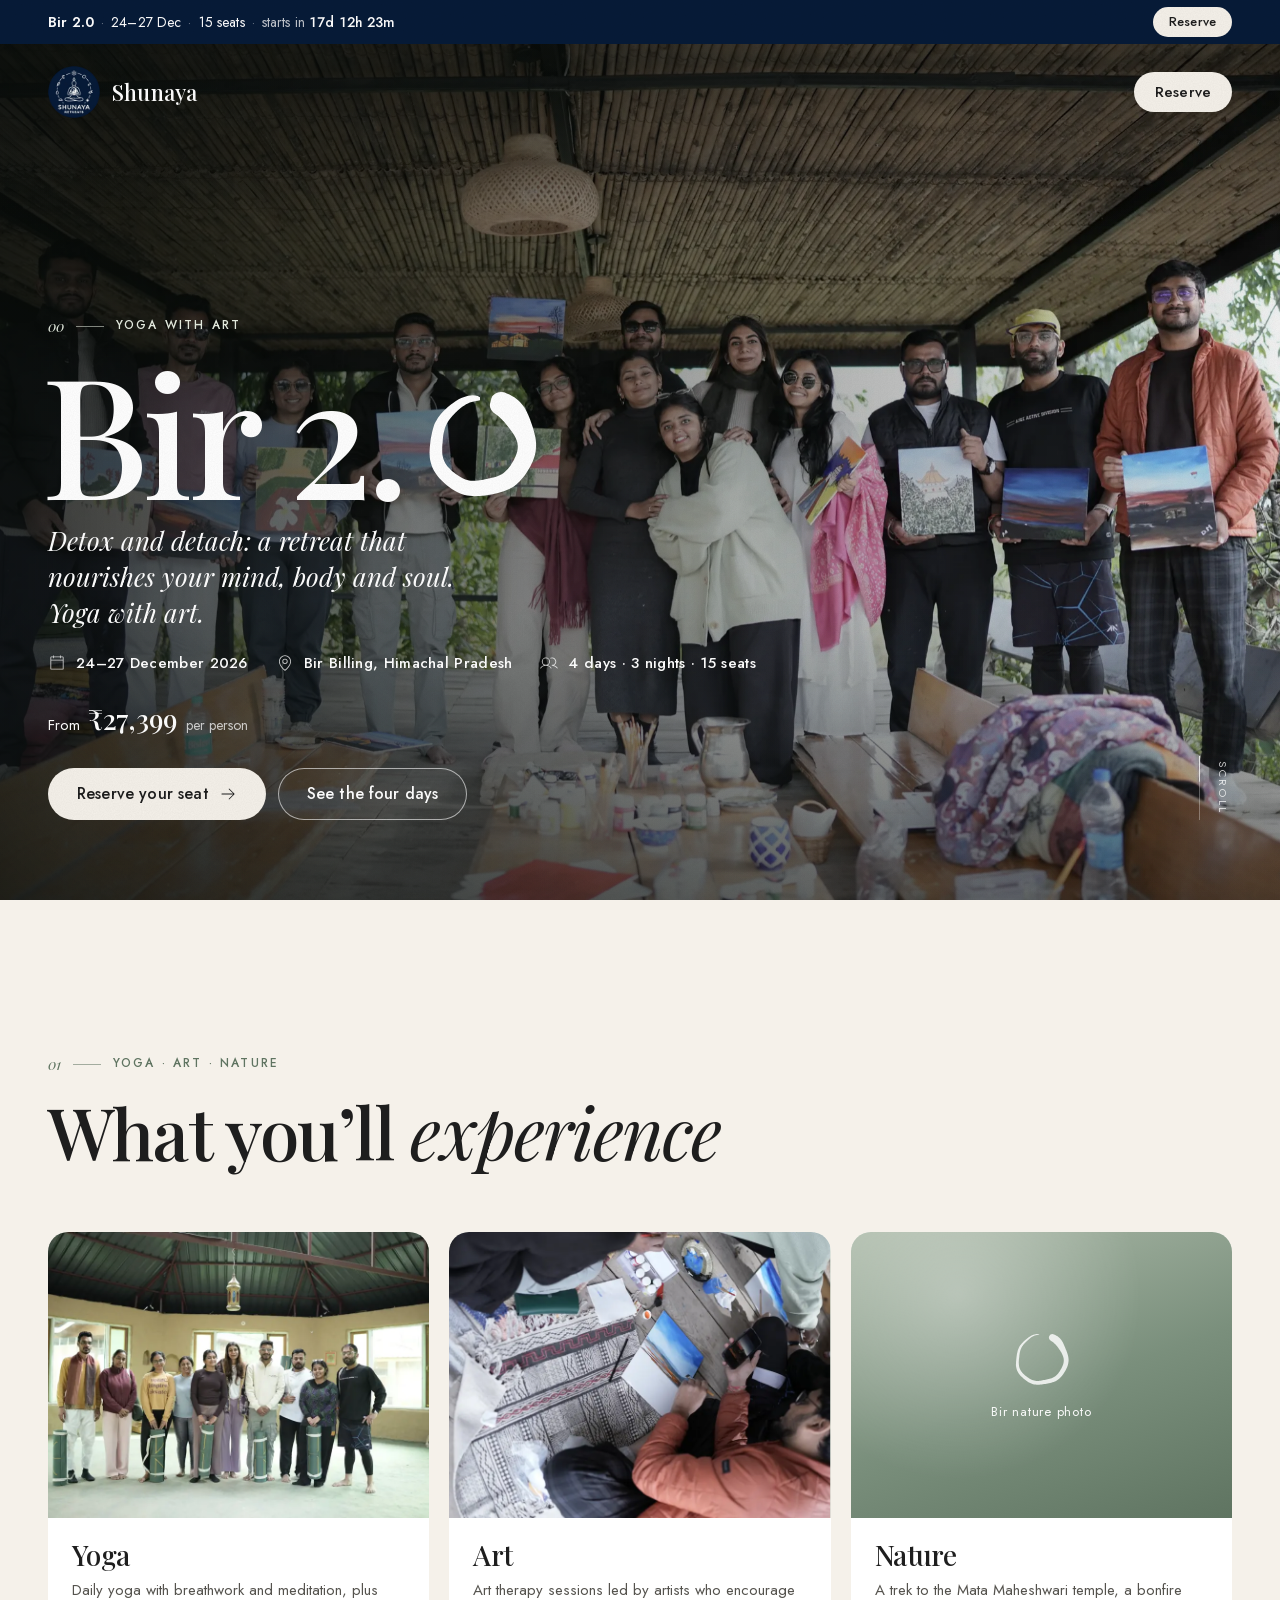
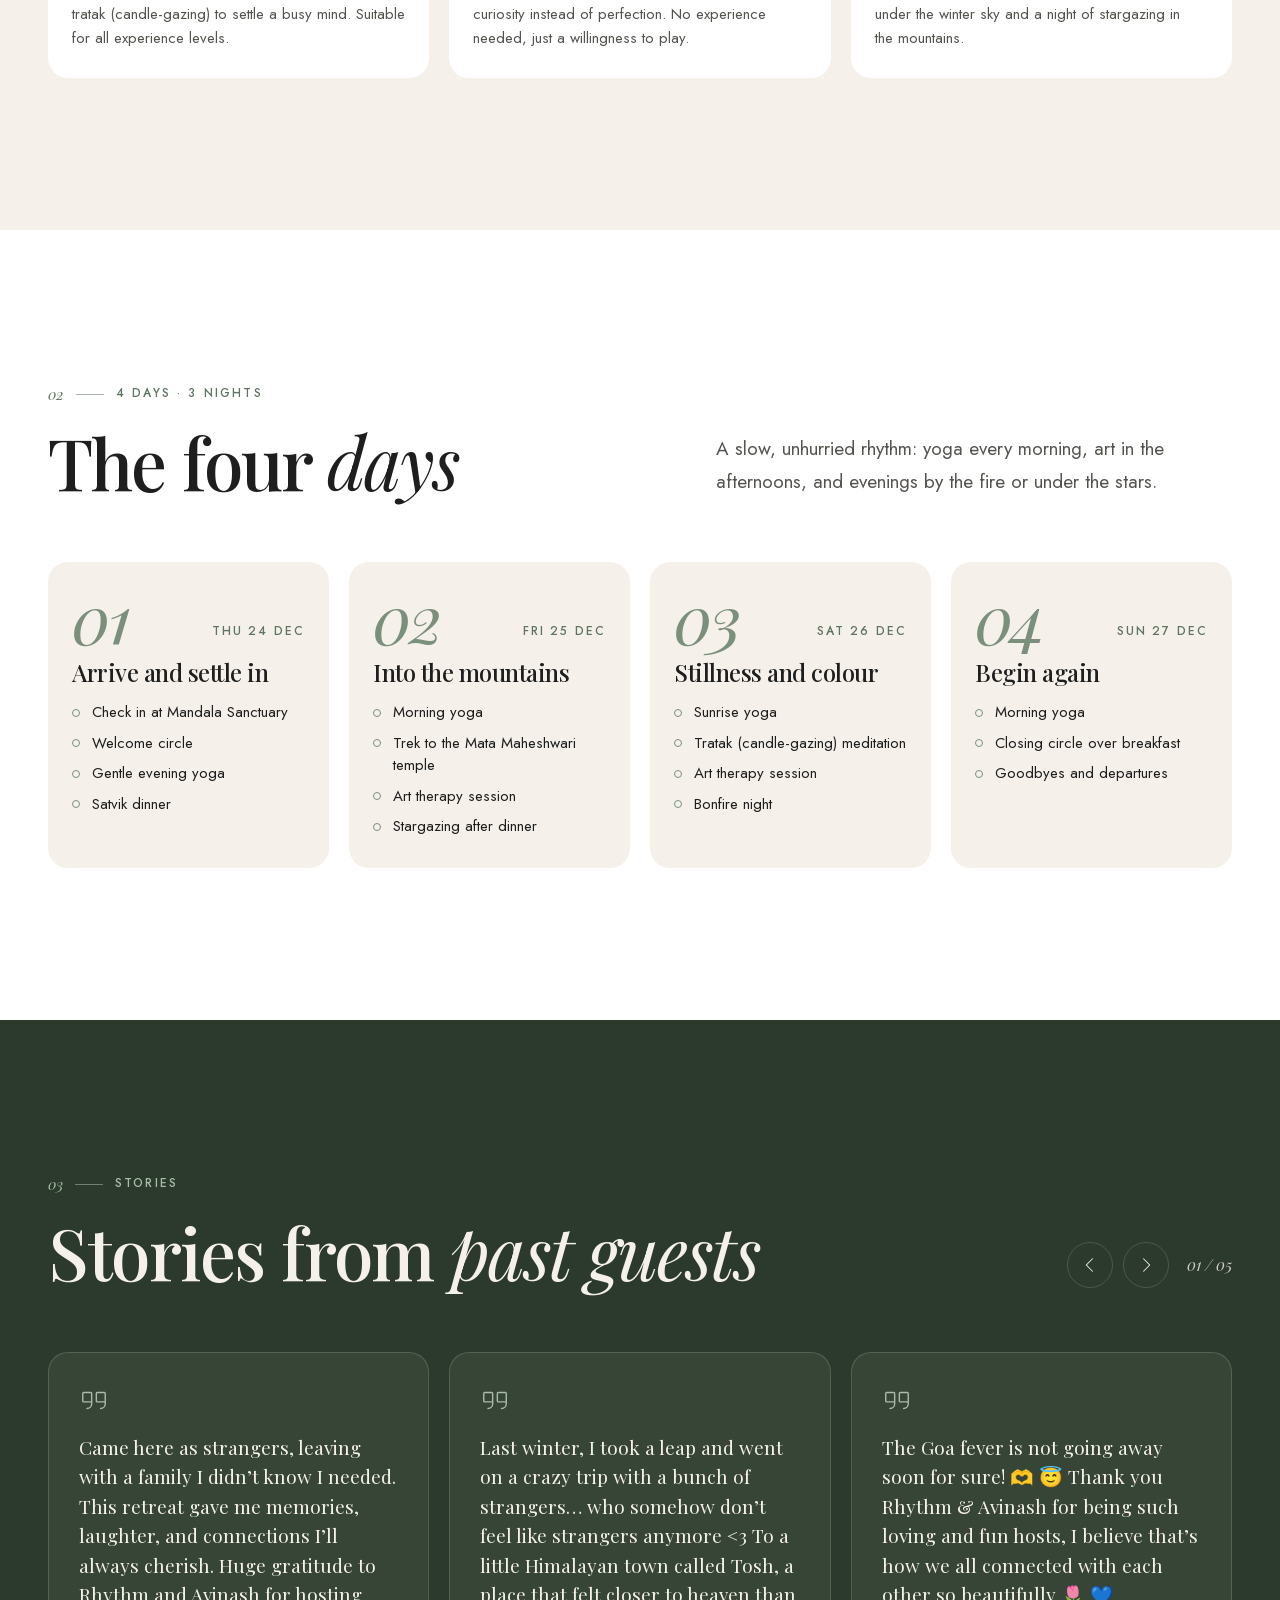
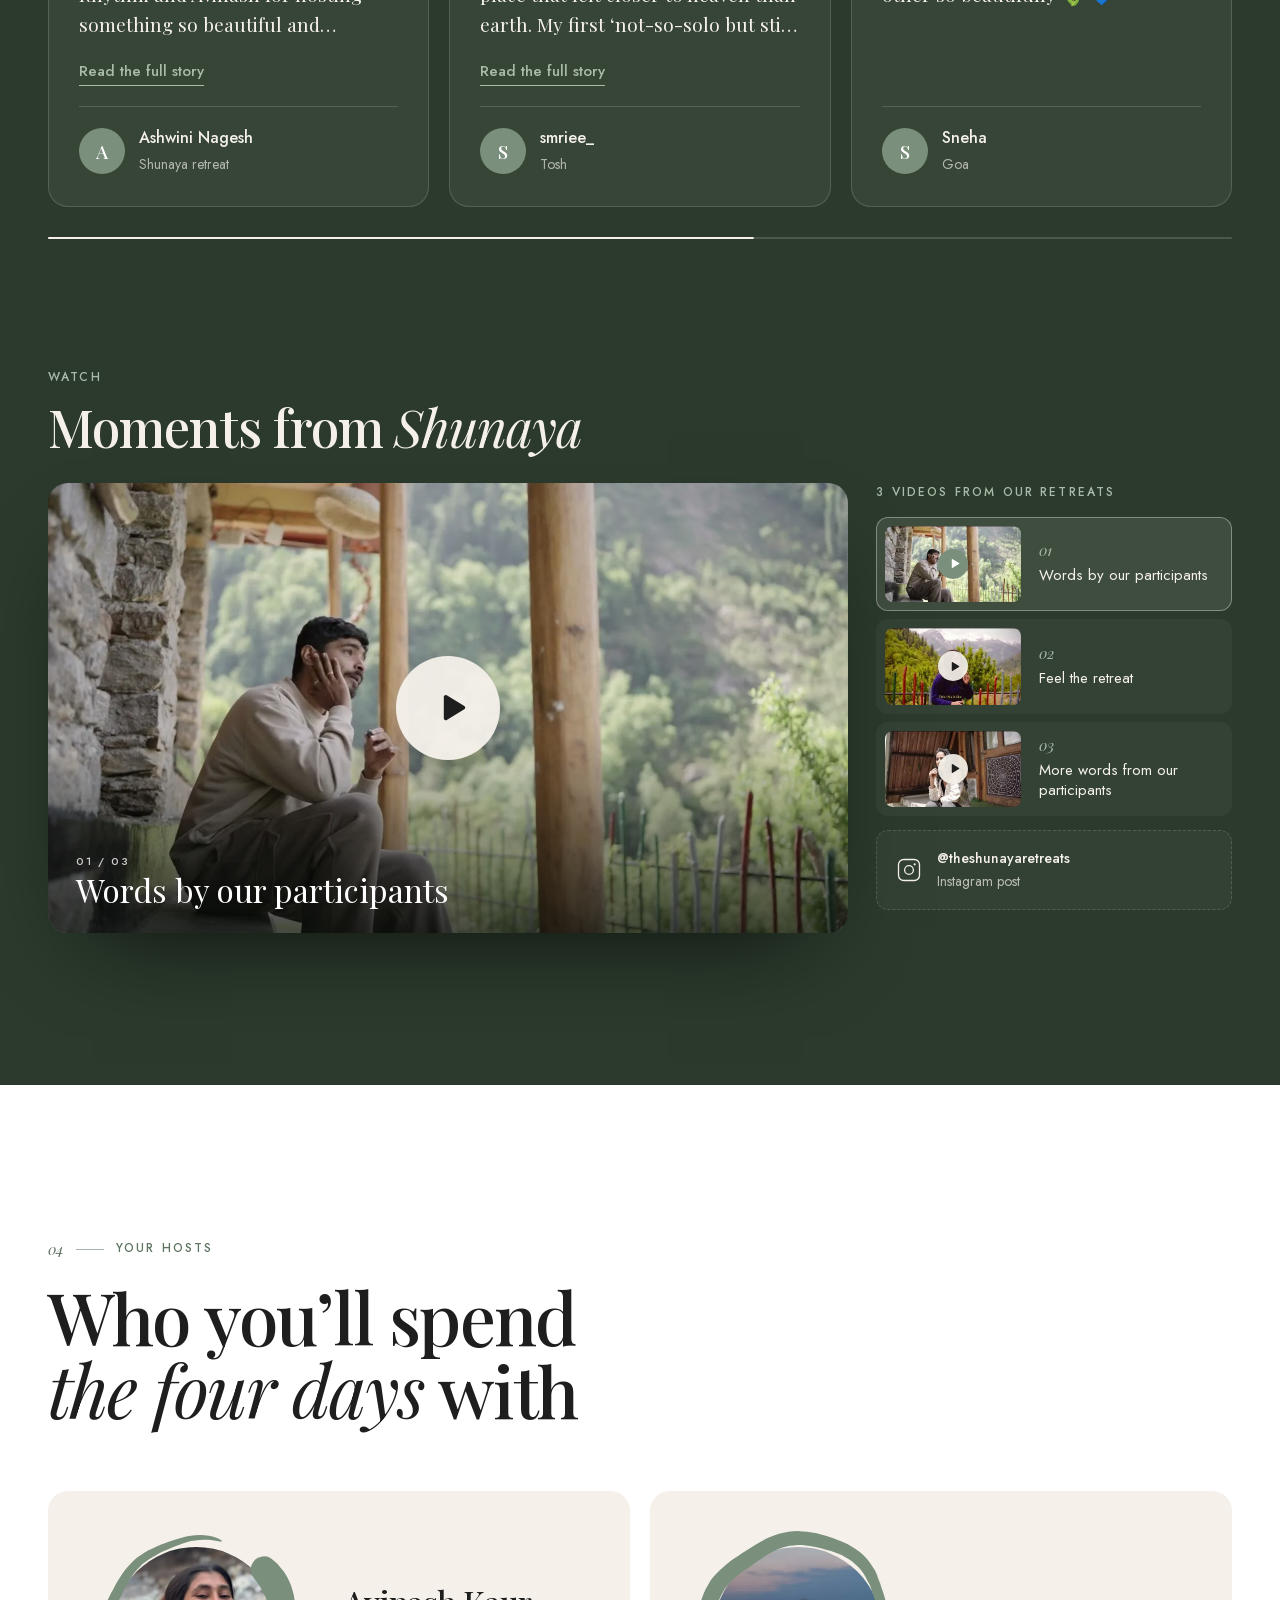
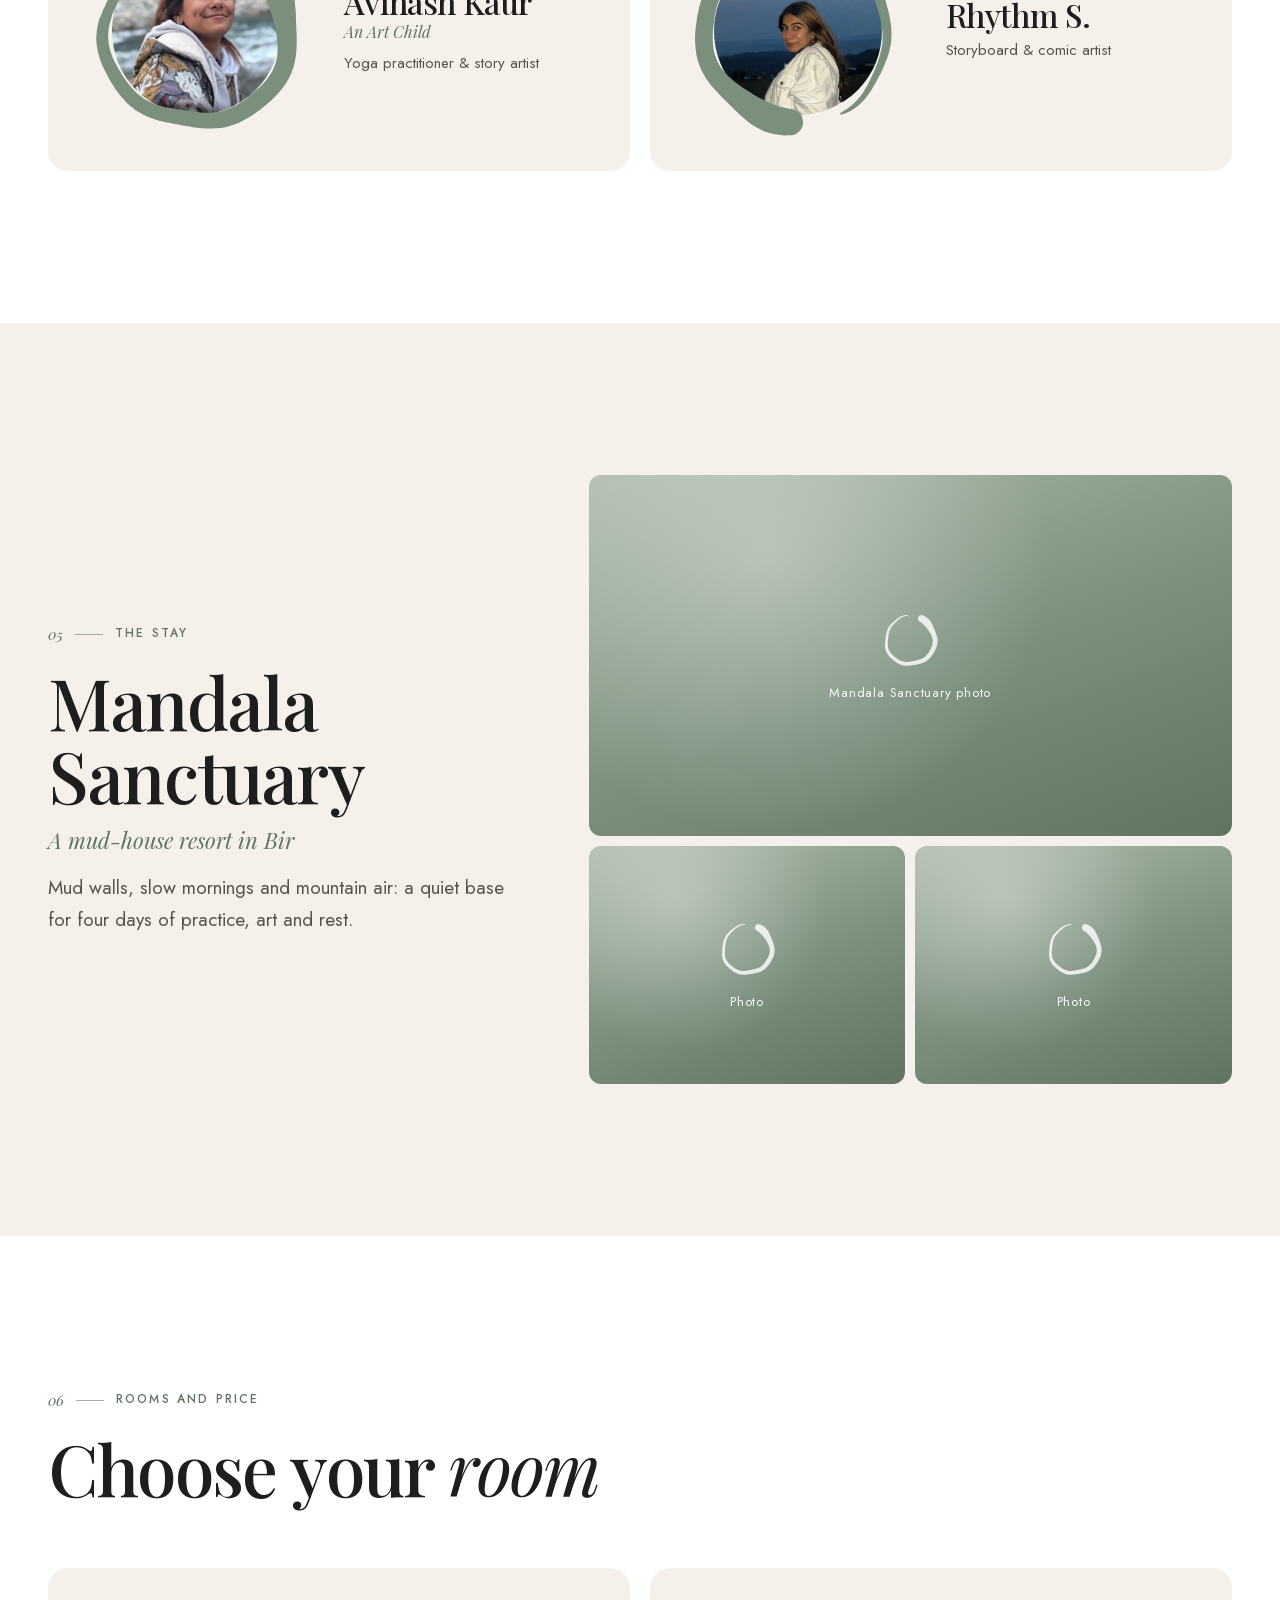
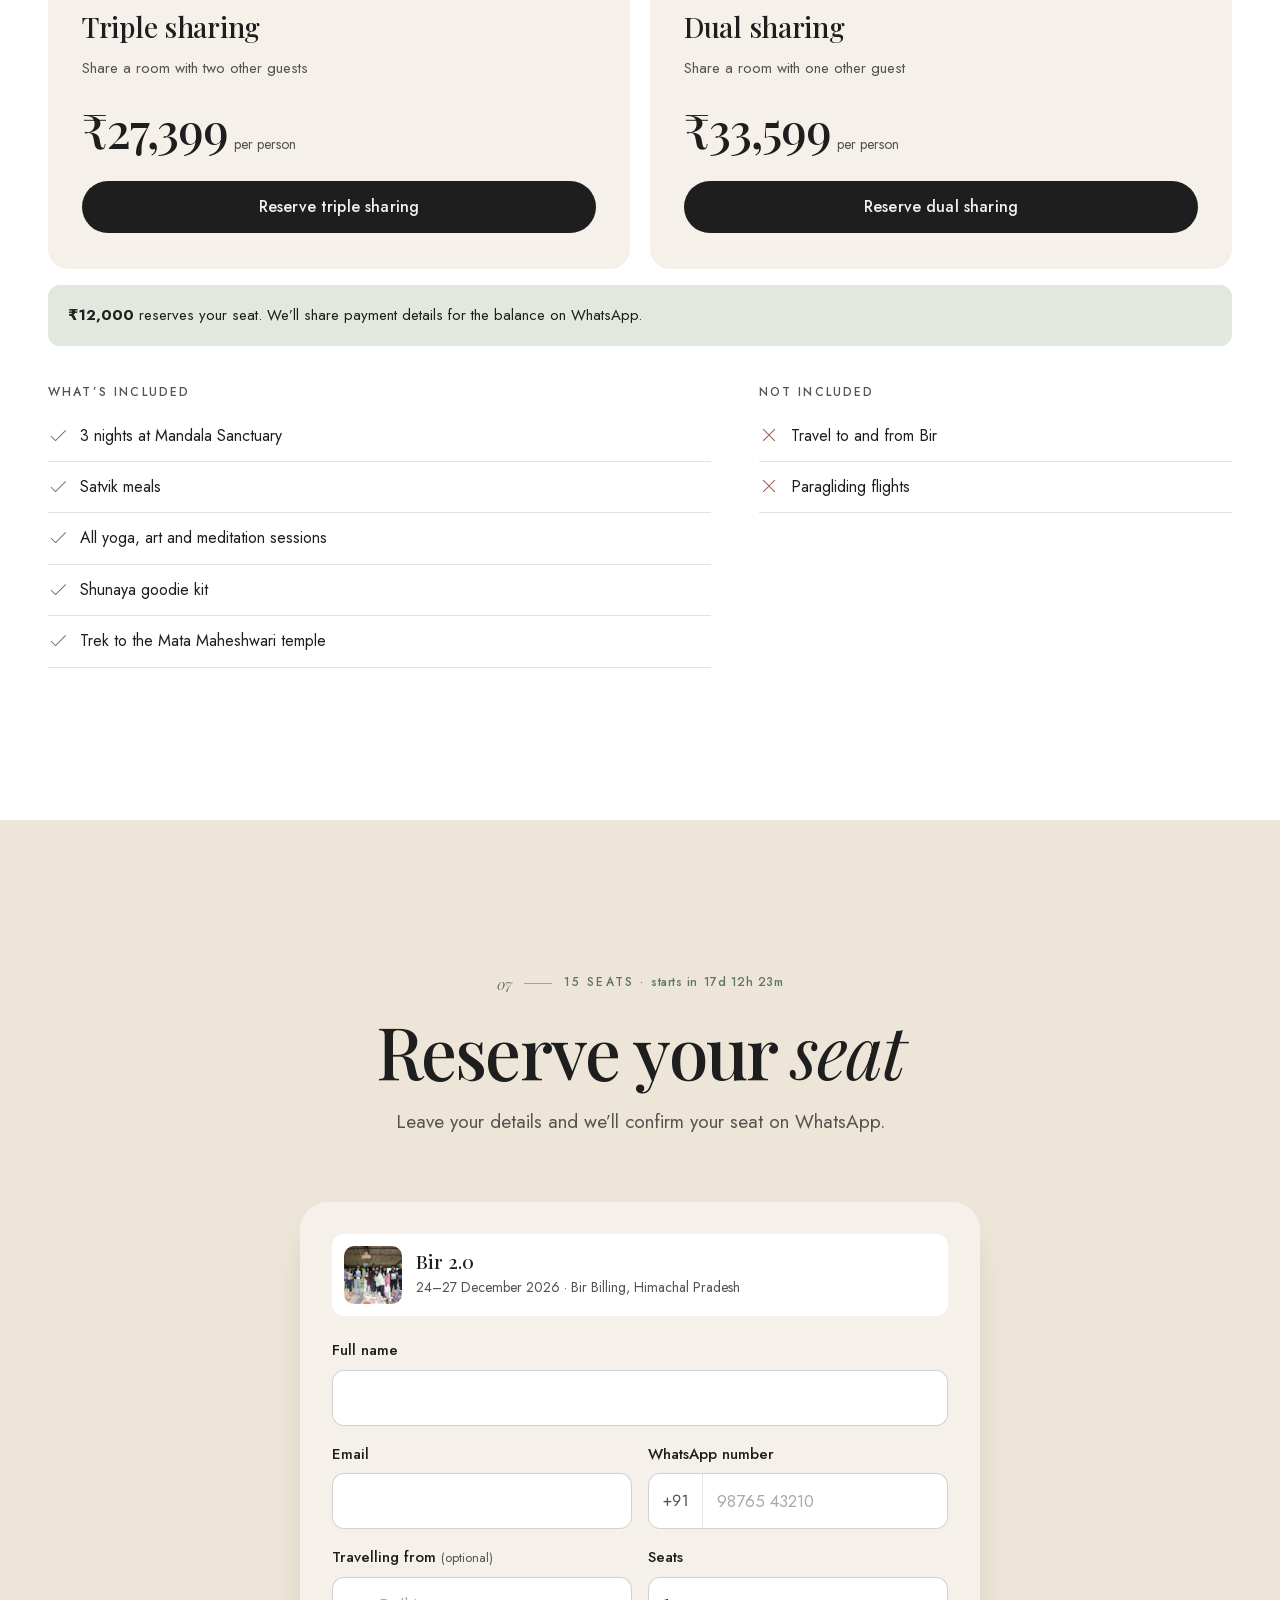
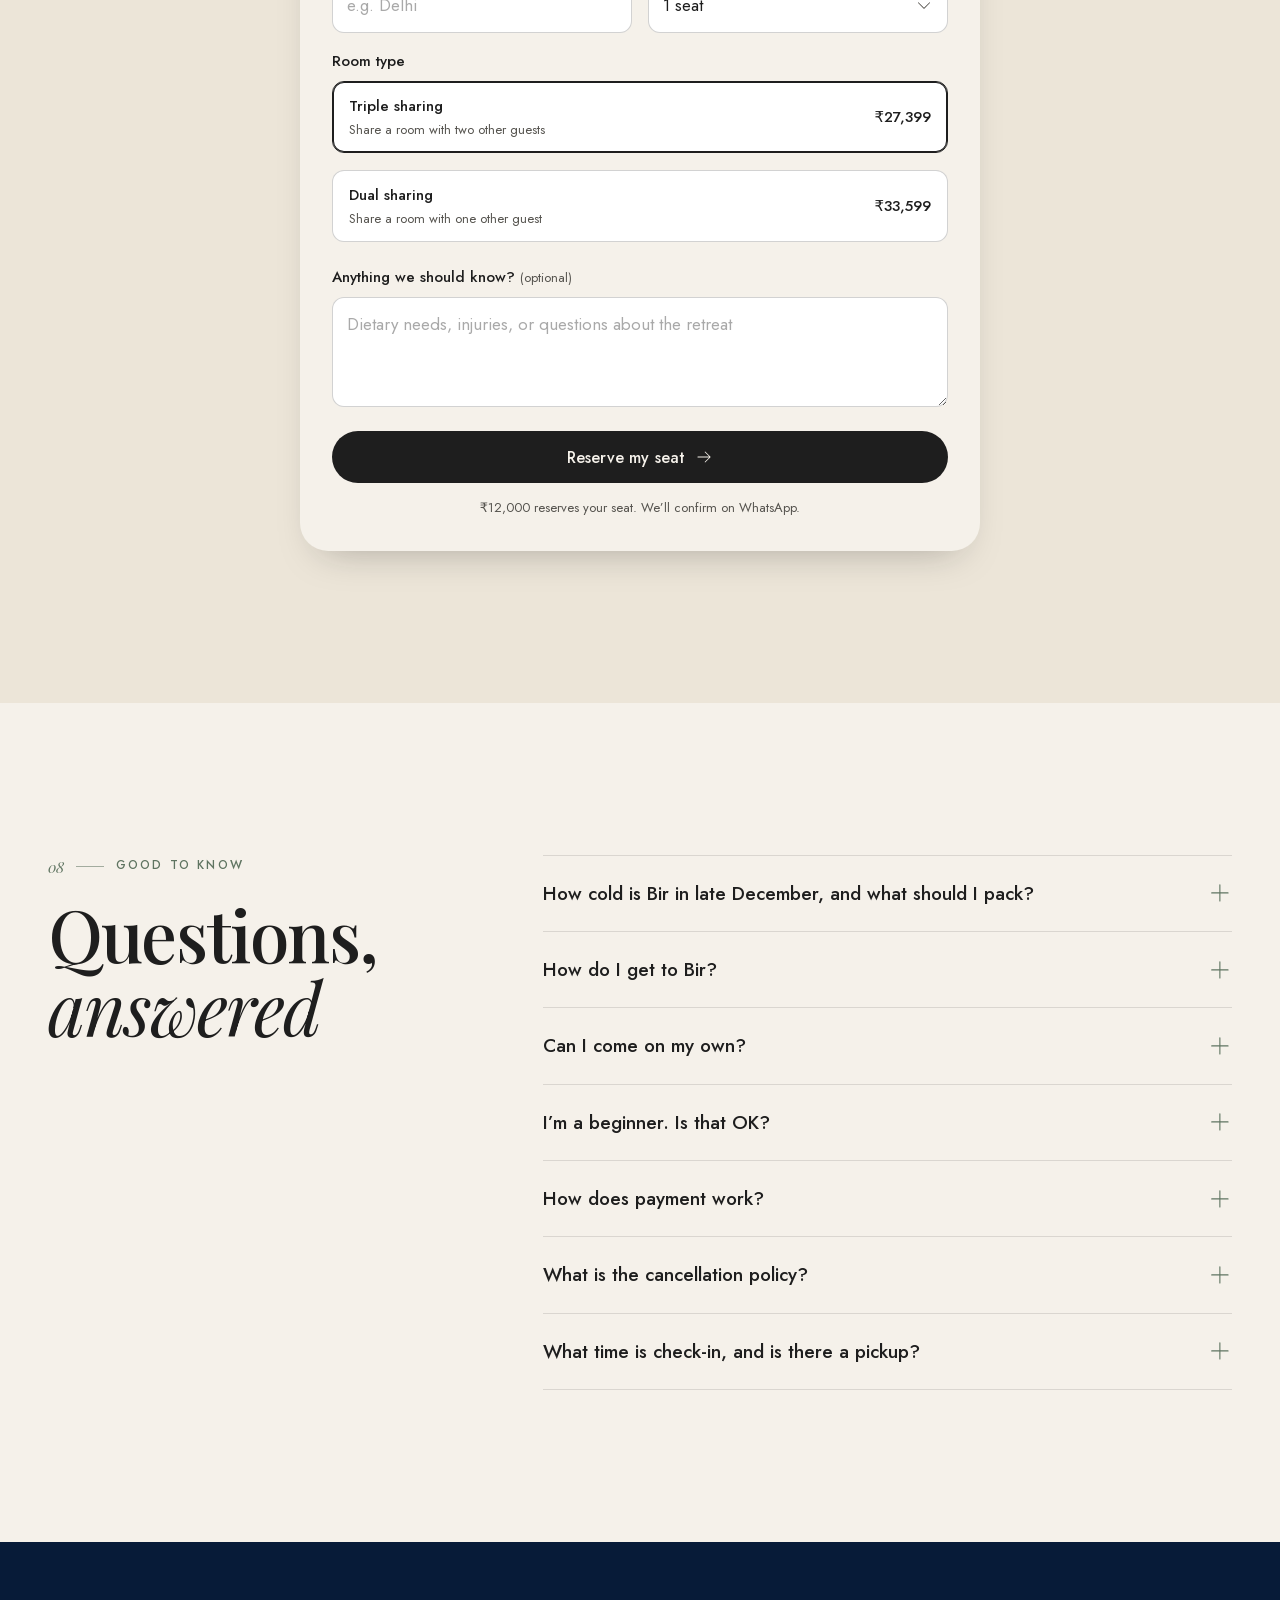
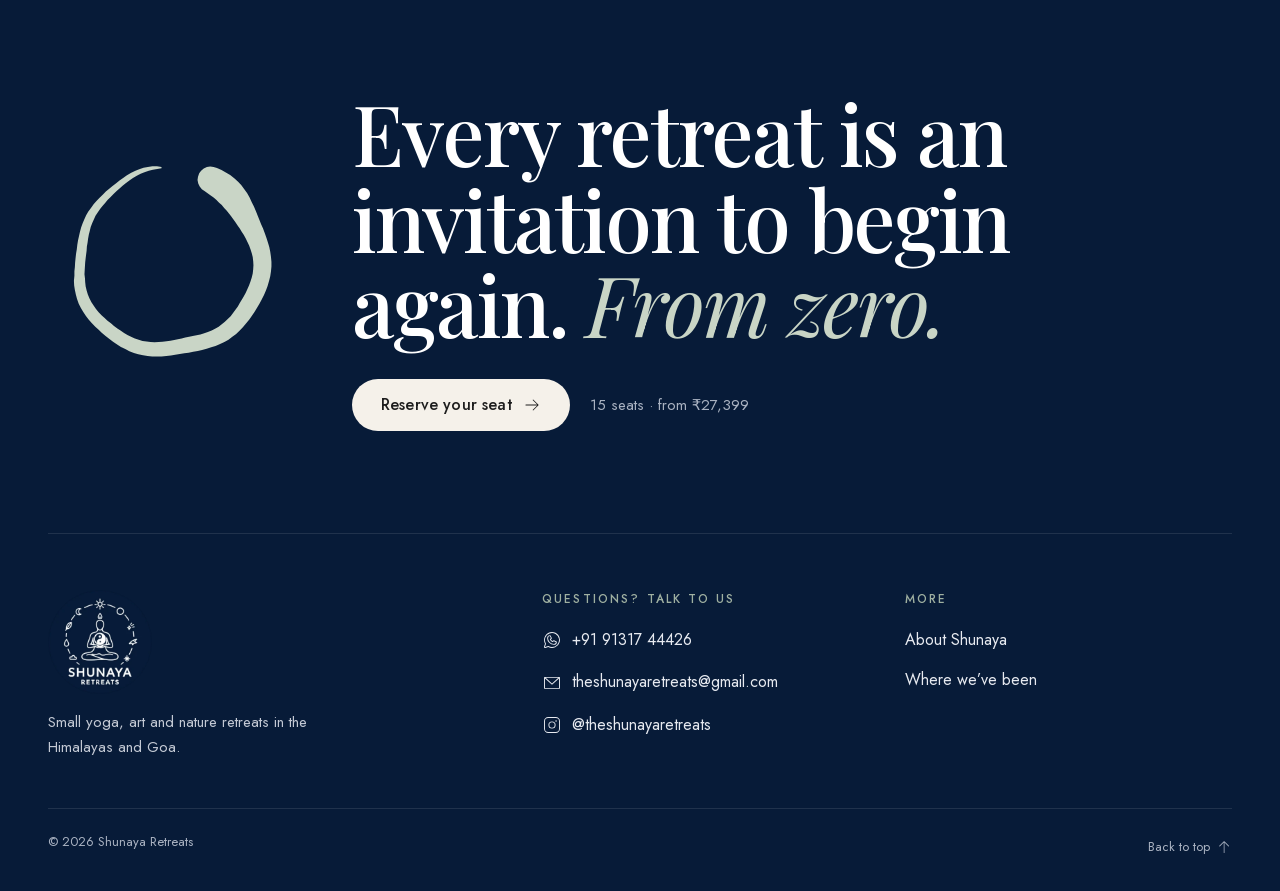
==== bir.html @ 8a7633ee "Shunaya website prototype: homepage + Bir 2.0 landing page Plain HTML/CSS/JS, all content in data.js" ====
<!doctype html>
<html lang="en">
<head>
  <meta charset="utf-8">
  <meta name="viewport" content="width=device-width, initial-scale=1, viewport-fit=cover">
  <title>Bir 2.0 · 24–27 December 2026 · Shunaya Retreats</title>
  <meta name="description" content="Bir 2.0: four days of yoga, art and nature in Bir Billing, Himachal Pradesh, 24–27 December 2026. Detox and detach with Shunaya Retreats.">
  <meta name="theme-color" content="#071B38">

  <!-- Open Graph / social previews (og:image must be an absolute URL; update the domain when deploying) -->
  <meta property="og:type" content="website">
  <meta property="og:site_name" content="Shunaya Retreats">
  <meta property="og:title" content="Bir 2.0 · 24–27 December 2026 · Shunaya Retreats">
  <meta property="og:description" content="Detox and detach: a retreat that nourishes your mind, body and soul. Yoga with art, in Bir Billing, Himachal Pradesh.">
  <meta property="og:url" content="https://theshunaya.in/bir.html">
  <meta property="og:image" content="https://theshunaya.in/assets/img/og-bir.jpg">
  <meta property="og:image:width" content="1200">
  <meta property="og:image:height" content="630">
  <meta property="og:image:alt" content="Guests at Shunaya’s Bir retreat holding the paintings they made">
  <meta name="twitter:card" content="summary_large_image">

  <link rel="icon" type="image/png" sizes="32x32" href="assets/logo/favicon-32.png">
  <link rel="icon" type="image/png" sizes="16x16" href="assets/logo/favicon-16.png">
  <link rel="apple-touch-icon" href="assets/logo/apple-touch-icon.png">

  <link rel="preload" href="assets/fonts/jost-var-latin.woff2" as="font" type="font/woff2" crossorigin>
  <link rel="preload" href="assets/fonts/playfair-display-var-latin.woff2" as="font" type="font/woff2" crossorigin>
  <link rel="stylesheet" href="css/styles.css">
  <!-- Motion is progressive: if js/motion.js doesn't run within 3s, content shows without animation -->
  <script>document.documentElement.classList.add('js');setTimeout(function(){if(!window.__motion)document.documentElement.classList.remove('js')},3000);</script>
</head>
<body class="lp">

  <!-- 0. Countdown bar -->
  <div class="countdown-bar" role="region" aria-label="Next retreat">
    <div class="container countdown-bar__inner">
      <p class="countdown-bar__text">
        <strong data-bind="upcoming.name">Bir 2.0</strong><span class="sep">·</span><span data-bind="upcoming.datesShort"></span><span class="countdown-bar__seats"><span class="sep">·</span><span data-bind="upcoming.seats"></span></span><span class="sep">·</span><span class="countdown-bar__label hide-below-480" data-countdown-label>starts in</span><span class="countdown-bar__time" data-countdown data-tbc-from="upcoming.countdownTo"></span>
      </p>
      <button type="button" class="btn" data-reserve>Reserve</button>
    </div>
  </div>

  <!-- Landing header: logo + Reserve only -->
  <header class="site-header lp-header">
    <div class="container site-header__inner">
      <a class="brand" href="index.html" aria-label="Shunaya home">
        <img src="assets/logo/shunaya-logo-128.webp" alt="" width="52" height="52">
        <span class="brand__name">Shunaya</span>
      </a>
      <button type="button" class="btn btn--light btn--small" data-reserve>Reserve</button>
    </div>
  </header>

  <main>

    <!-- 1. Hero -->
    <section class="hero lp-hero" id="top" aria-labelledby="hero-title">
      <div class="hero__media" data-tbc-from="upcoming.heroImage">
        <img src="assets/img/bir-2025-group-with-paintings-sm.webp"
             srcset="assets/img/bir-2025-group-with-paintings-sm.webp 900w, assets/img/bir-2025-group-with-paintings.webp 2000w"
             sizes="100vw" alt="Guests at Shunaya’s Bir retreat in December 2025, holding the paintings they made"
             width="2000" height="1333" fetchpriority="high">
      </div>
      <div class="container hero__content">
        <div>
          <p class="eyebrow" data-intro style="--d:.15s"><span class="eyebrow__num">00</span><span>Yoga with art</span></p>
          <h1 class="hero__title" id="hero-title" data-bind="upcoming.name" data-enso-zero data-intro style="--d:.25s">Bir 2.0</h1>
          <p class="hero__promise" data-bind="upcoming.promise" data-intro style="--d:.45s"></p>
          <ul class="hero__meta" data-intro style="--d:.55s"><li><svg class="icon" aria-hidden="true"><use href="assets/icons/icons.svg#i-calendar-blank"></use></svg><span data-bind="upcoming.datesLong"></span></li><li><svg class="icon" aria-hidden="true"><use href="assets/icons/icons.svg#i-map-pin"></use></svg><span data-bind="upcoming.place"></span></li><li><svg class="icon" aria-hidden="true"><use href="assets/icons/icons.svg#i-users"></use></svg><span><span data-bind="upcoming.length"></span> · <span data-bind="upcoming.seats"></span></span></li></ul>
          <p class="hero__price" data-intro style="--d:.65s">From <strong data-bind="upcoming.priceFrom"></strong> <small>per person</small></p>
          <div class="hero__actions" data-intro style="--d:.75s">
            <button type="button" class="btn btn--light" data-reserve>Reserve your seat <svg class="icon btn__arrow" aria-hidden="true"><use href="assets/icons/icons.svg#i-arrow-right"></use></svg></button>
            <a class="btn btn--outline-light" href="#days">See the four days</a>
          </div>
        </div>
        <p class="hero__scroll" aria-hidden="true">Scroll</p>
      </div>
    </section>

    <!-- 2. What you'll experience -->
    <section class="section" id="experience" aria-labelledby="exp-title">
      <div class="container">
        <div class="section-head" data-reveal>
          <p class="eyebrow"><span class="eyebrow__num">01</span><span>Yoga · Art · Nature</span></p>
          <h2 id="exp-title">What you’ll <em>experience</em></h2>
        </div>
        <div class="exp-grid" id="bir-experiences" data-stagger data-tbc-from="bir.experiencesTbc"></div>
      </div>
    </section>

    <!-- 3. The four days -->
    <section class="section section--white" id="days" aria-labelledby="days-title">
      <div class="container">
        <div class="section-head section-head--split" data-reveal>
          <div>
            <p class="eyebrow"><span class="eyebrow__num">02</span><span data-bind="upcoming.length"></span></p>
            <h2 id="days-title">The four <em>days</em></h2>
          </div>
          <p class="lead">A slow, unhurried rhythm: yoga every morning, art in the afternoons, and evenings by the fire or under the stars.</p>
        </div>
        <ol class="days" id="bir-days" data-stagger data-tbc-from="bir.itineraryTbc"></ol>
      </div>
    </section>

    <!-- 4. Stories from past guests -->
    <section class="section section--dark" id="stories" aria-labelledby="stories-title">
      <div class="container">
        <div class="section-head section-head--split section-head--rail" data-reveal>
          <div>
            <p class="eyebrow"><span class="eyebrow__num">03</span><span>Stories</span></p>
            <h2 id="stories-title">Stories from <em>past guests</em></h2>
          </div>
          <div class="rail-controls">
            <button type="button" class="icon-btn" data-rail-prev aria-controls="quote-track" aria-label="Previous testimonial"><svg class="icon" aria-hidden="true"><use href="assets/icons/icons.svg#i-caret-left"></use></svg></button>
            <button type="button" class="icon-btn" data-rail-next aria-controls="quote-track" aria-label="Next testimonial"><svg class="icon" aria-hidden="true"><use href="assets/icons/icons.svg#i-caret-right"></use></svg></button>
            <span class="rail-count" data-rail-count="quote-track" aria-hidden="true"></span>
          </div>
        </div>
        <div class="rail quote-rail" id="quote-track" data-testimonials data-drag data-cursor="drag" tabindex="0" aria-label="Guest testimonials" data-reveal></div>
        <div class="rail-progress" aria-hidden="true"><span></span></div>

        <div class="watch-head" data-reveal>
          <p class="eyebrow"><span>Watch</span></p>
          <h3>Moments from <em>Shunaya</em></h3>
        </div>
        <div class="watch" data-watch data-reveal></div>
      </div>
    </section>

    <!-- 5. Your hosts -->
    <section class="section section--white" id="hosts" aria-labelledby="hosts-title">
      <div class="container">
        <div class="section-head" data-reveal>
          <p class="eyebrow"><span class="eyebrow__num">04</span><span>Your hosts</span></p>
          <h2 id="hosts-title">Who you’ll spend <em>the four days</em> with</h2>
        </div>
        <div class="hosts" id="bir-hosts" data-stagger></div>
      </div>
    </section>

    <!-- 6. The stay -->
    <section class="section" id="stay" aria-labelledby="stay-title">
      <div class="container stay">
        <div data-reveal>
          <p class="eyebrow"><span class="eyebrow__num">05</span><span>The stay</span></p>
          <h2 id="stay-title" data-bind="stay.name">Mandala Sanctuary</h2>
          <p class="stay__kind" data-bind="stay.kind"></p>
          <p class="lead" data-bind="stay.text"></p>
        </div>
        <div class="stay-gallery" id="bir-stay-gallery" data-stagger></div>
      </div>
    </section>

    <!-- 7. Rooms and price -->
    <section class="section section--white" id="price" aria-labelledby="price-title">
      <div class="container">
        <div class="section-head" data-reveal>
          <p class="eyebrow"><span class="eyebrow__num">06</span><span>Rooms and price</span></p>
          <h2 id="price-title">Choose your <em>room</em></h2>
        </div>
        <div class="rooms" id="bir-rooms" data-stagger></div>
        <p class="booking-note" data-reveal><strong data-bind="upcoming.bookingAmount"></strong> reserves your seat. We’ll share payment details for the balance on WhatsApp.</p>
        <div class="incl" data-reveal>
          <div class="incl--yes">
            <h3>What’s included</h3>
            <ul id="bir-included"></ul>
          </div>
          <div class="incl--no">
            <h3>Not included</h3>
            <ul id="bir-excluded"></ul>
          </div>
        </div>
      </div>
    </section>

    <!-- 8. Reserve your seat -->
    <section class="section section--deep" id="reserve" aria-labelledby="reserve-title">
      <div class="container">
        <div class="section-head section-head--center" data-reveal>
          <p class="eyebrow"><span class="eyebrow__num">07</span><span><span data-bind="upcoming.seats"></span> · <span data-countdown-label>starts in</span> <span data-countdown></span></span></p>
          <h2 id="reserve-title">Reserve your <em>seat</em></h2>
          <p class="lead">Leave your details and we’ll confirm your seat on WhatsApp.</p>
        </div>
        <div class="reserve-panel" data-booking-inline data-reveal></div>
      </div>
    </section>

    <!-- 9. FAQ -->
    <section class="section" id="faq" aria-labelledby="faq-title">
      <div class="container faq-layout">
        <div class="section-head" data-reveal>
          <p class="eyebrow"><span class="eyebrow__num">08</span><span>Good to know</span></p>
          <h2 id="faq-title">Questions, <em>answered</em></h2>
        </div>
        <div class="faq" id="bir-faq" data-reveal></div>
      </div>
    </section>

  </main>

  <footer class="site-footer lp-footer">
    <div class="container">
      <div class="closing">
        <span class="closing__enso" data-enso="draw"></span>
        <div data-reveal>
          <h2>Every retreat is an invitation to begin again. <em>From zero.</em></h2>
          <div class="closing__cta">
            <button type="button" class="btn btn--light" data-reserve>Reserve your seat <svg class="icon btn__arrow" aria-hidden="true"><use href="assets/icons/icons.svg#i-arrow-right"></use></svg></button>
            <p><span data-bind="upcoming.seats"></span> · from <span data-bind="upcoming.priceFrom"></span></p>
          </div>
        </div>
      </div>
      <div class="footer-main">
        <div class="footer-grid">
          <div class="footer-brand">
            <img src="assets/logo/shunaya-logo-300.webp" alt="Shunaya Retreats" width="104" height="104" loading="lazy">
            <p>Small yoga, art and nature retreats in the Himalayas and Goa.</p>
          </div>
          <div>
            <p class="footer-title">Questions? Talk to us</p>
            <ul class="footer-list">
              <li><a data-href="whatsapp"><svg class="icon" aria-hidden="true"><use href="assets/icons/icons.svg#i-whatsapp-logo"></use></svg><span data-bind="config.whatsappDisplay"></span></a></li>
              <li><a data-href="email"><svg class="icon" aria-hidden="true"><use href="assets/icons/icons.svg#i-envelope-simple"></use></svg><span data-bind="config.contactEmail"></span></a></li>
              <li><a data-href="instagram"><svg class="icon" aria-hidden="true"><use href="assets/icons/icons.svg#i-instagram-logo"></use></svg><span data-bind="config.instagramHandle"></span></a></li>
            </ul>
          </div>
          <div>
            <p class="footer-title">More</p>
            <ul class="footer-list">
              <li><a href="index.html">About Shunaya</a></li>
              <li><a href="index.html#retreats">Where we’ve been</a></li>
            </ul>
          </div>
        </div>
        <div class="footer-bottom">
          <p>© 2026 Shunaya Retreats</p>
          <a href="#top">Back to top <svg class="icon" aria-hidden="true" style="transform:rotate(-90deg)"><use href="assets/icons/icons.svg#i-arrow-right"></use></svg></a>
        </div>
      </div>
    </div>
  </footer>

  <script src="data.js"></script>
  <script src="js/main.js"></script>
  <script src="js/motion.js"></script>
</body>
</html>
---- css/styles.css ----
/* ==========================================================================
   Shunaya: prototype styles
   Mobile-first. Each page section is a flat <section> → .container → head →
   content, so it maps 1:1 onto an Elementor container later.
   Brand (from the current sites): Playfair Display + Jost, sand / charcoal /
   sage / forest, black pill buttons. Navy comes from the logo.
   ========================================================================== */

/* ---------- Fonts (self-hosted) ---------- */
@font-face {
  font-family: 'Jost'; font-style: normal; font-weight: 300 700; font-display: swap;
  src: url('../assets/fonts/jost-var-latin.woff2') format('woff2');
  unicode-range: U+0000-00FF, U+0131, U+0152-0153, U+02BB-02BC, U+02C6, U+02DA, U+02DC, U+0304, U+0308, U+0329, U+2000-206F, U+20AC, U+2122, U+2191, U+2193, U+2212, U+2215, U+FEFF, U+FFFD;
}
@font-face {
  font-family: 'Jost'; font-style: normal; font-weight: 300 700; font-display: swap;
  src: url('../assets/fonts/jost-var-latin-ext.woff2') format('woff2');
  unicode-range: U+0100-02BA, U+02BD-02C5, U+02C7-02CC, U+02CE-02D7, U+02DD-02FF, U+1D00-1DBF, U+1E00-1E9F, U+1EF2-1EFF, U+2020, U+20A0-20AB, U+20AD-20C4, U+2113, U+2C60-2C7F, U+A720-A7FF;
}
@font-face {
  font-family: 'Playfair Display'; font-style: normal; font-weight: 400 700; font-display: swap;
  src: url('../assets/fonts/playfair-display-var-latin.woff2') format('woff2');
  unicode-range: U+0000-00FF, U+0131, U+0152-0153, U+02BB-02BC, U+02C6, U+02DA, U+02DC, U+0304, U+0308, U+0329, U+2000-206F, U+20AC, U+2122, U+2191, U+2193, U+2212, U+2215, U+FEFF, U+FFFD;
}
@font-face {
  font-family: 'Playfair Display'; font-style: normal; font-weight: 400 700; font-display: swap;
  src: url('../assets/fonts/playfair-display-var-latin-ext.woff2') format('woff2');
  unicode-range: U+0100-02BA, U+02BD-02C5, U+02C7-02CC, U+02CE-02D7, U+02DD-02FF, U+1D00-1DBF, U+1E00-1E9F, U+1EF2-1EFF, U+2020, U+20A0-20AB, U+20AD-20C4, U+2113, U+2C60-2C7F, U+A720-A7FF;
}
@font-face {
  font-family: 'Playfair Display'; font-style: italic; font-weight: 400 700; font-display: swap;
  src: url('../assets/fonts/playfair-display-italic-var-latin.woff2') format('woff2');
  unicode-range: U+0000-00FF, U+0131, U+0152-0153, U+02BB-02BC, U+02C6, U+02DA, U+02DC, U+0304, U+0308, U+0329, U+2000-206F, U+20AC, U+2122, U+2191, U+2193, U+2212, U+2215, U+FEFF, U+FFFD;
}
@font-face {
  font-family: 'Playfair Display'; font-style: italic; font-weight: 400 700; font-display: swap;
  src: url('../assets/fonts/playfair-display-italic-var-latin-ext.woff2') format('woff2');
  unicode-range: U+0100-02BA, U+02BD-02C5, U+02C7-02CC, U+02CE-02D7, U+02DD-02FF, U+1D00-1DBF, U+1E00-1E9F, U+1EF2-1EFF, U+2020, U+20A0-20AB, U+20AD-20C4, U+2113, U+2C60-2C7F, U+A720-A7FF;
}

/* ---------- Tokens ---------- */
:root {
  --sand: #F5F1EA;
  --sand-deep: #ECE5D8;
  --paper: #FFFFFF;
  --ink: #1E1E1E;
  --ink-soft: #55534E;
  --sage: #7A8F7C;
  --sage-deep: #5F7461;
  --sage-soft: #E3E8DF;
  --sage-light: #A9BCA9;
  --forest: #2B3A2C;
  --forest-deep: #223023;
  --navy: #071B38;
  --chip: #ECECE7;
  --line: rgba(30, 30, 30, 0.12);
  --line-light: rgba(245, 241, 234, 0.16);
  --error: #B3261E;

  --font-head: 'Playfair Display', Georgia, 'Times New Roman', serif;
  --font-body: 'Jost', system-ui, -apple-system, 'Segoe UI', sans-serif;

  --ease: cubic-bezier(0.22, 0.8, 0.24, 1);
  --ease-in-out: cubic-bezier(0.65, 0, 0.35, 1);

  --gutter: 20px;
  --container: 1280px;
  --bar-h: 44px;
  --radius-lg: 28px;
  --radius: 20px;
  --radius-sm: 12px;
  --section-pad: clamp(80px, 12vw, 152px);
  --head-gap: clamp(36px, 5vw, 64px);
  --shadow: 0 18px 40px -22px rgba(20, 20, 20, 0.35);
}
@media (min-width: 768px) { :root { --gutter: 36px; } }
@media (min-width: 1200px) { :root { --gutter: 48px; } }

/* ---------- Base ---------- */
*, *::before, *::after { box-sizing: border-box; }
html {
  -webkit-text-size-adjust: 100%;
  scroll-behavior: smooth;
  scroll-padding-top: calc(var(--bar-h) + 16px);
  background: var(--sand);
}
@media (prefers-reduced-motion: reduce) { html { scroll-behavior: auto; } }
body {
  margin: 0;
  padding-top: var(--bar-h);
  background: var(--sand);
  color: var(--ink);
  font-family: var(--font-body);
  font-size: 1rem;
  line-height: 1.65;
  overflow-x: clip;
  -webkit-font-smoothing: antialiased;
  -moz-osx-font-smoothing: grayscale;
  text-rendering: optimizeLegibility;
}
/* Paper grain: a tactile layer over everything (very subtle) */
body::after {
  content: ''; position: fixed; inset: 0; z-index: 100; pointer-events: none;
  opacity: .05;
  background-image: url("data:image/svg+xml;utf8,<svg xmlns='http://www.w3.org/2000/svg' width='180' height='180'><filter id='n'><feTurbulence type='fractalNoise' baseFrequency='.9' numOctaves='3' stitchTiles='stitch'/><feColorMatrix values='0 0 0 0 0  0 0 0 0 0  0 0 0 0 0  0 0 0 .9 0'/></filter><rect width='100%' height='100%' filter='url(%23n)'/></svg>");
}
img { display: block; max-width: 100%; height: auto; }
a { color: inherit; }
button { font: inherit; color: inherit; }
h1, h2, h3, h4 {
  font-family: var(--font-head);
  font-weight: 500;
  line-height: 1.06;
  letter-spacing: -0.02em;
  margin: 0;
  text-wrap: balance;
}
h1 em, h2 em, h3 em { font-style: italic; font-weight: 400; }
h2 { font-size: clamp(2.375rem, 7vw, 4.5rem); line-height: 1.02; letter-spacing: -0.025em; }
h3 { font-size: 1.5rem; }
p { margin: 0; text-wrap: pretty; }
ul, ol { margin: 0; padding: 0; list-style: none; }
::selection { background: var(--sage); color: #fff; }
:focus-visible { outline: 2px solid var(--sage); outline-offset: 3px; }
.sr-only { position: absolute; width: 1px; height: 1px; padding: 0; margin: -1px; overflow: hidden; clip: rect(0 0 0 0); white-space: nowrap; border: 0; }
.icon { width: 1.25em; height: 1.25em; flex: none; }

.container { width: 100%; max-width: var(--container); margin-inline: auto; padding-inline: var(--gutter); }
.section { position: relative; padding-block: var(--section-pad); overflow-x: clip; }
.section--white { background: var(--paper); }
.section--deep { background: var(--sand-deep); }
.section--dark { background: var(--forest); color: var(--sand); }
.section--dark .lead { color: rgba(245, 241, 234, .74); }
.section-head { max-width: 760px; margin-bottom: var(--head-gap); }
.section-head--center { margin-inline: auto; text-align: center; }
.section-head--center .eyebrow { justify-content: center; }
.section-head .lead { margin-top: 18px; max-width: 54ch; }
.section-head--center .lead { margin-inline: auto; }
.section-head--split { max-width: none; display: grid; gap: 18px; align-items: end; }
@media (min-width: 900px) {
  .section-head--split { grid-template-columns: 1.2fr 1fr; gap: 48px; }
  .section-head--split .lead { margin-top: 0; justify-self: end; }
}

.eyebrow {
  display: flex; align-items: center; gap: 12px;
  font-size: 0.75rem;
  font-weight: 500;
  letter-spacing: 0.18em;
  text-transform: uppercase;
  color: var(--sage-deep);
  margin-bottom: 18px;
}
.section--dark .eyebrow { color: var(--sage-light); }
.eyebrow [data-countdown], .eyebrow [data-countdown-label] { text-transform: none; letter-spacing: .04em; }
.eyebrow__num {
  display: inline-flex; align-items: center; gap: 12px; flex: none; white-space: nowrap;
  font-family: var(--font-head); font-style: italic; font-weight: 400;
  font-size: 0.9375rem; letter-spacing: 0; text-transform: none;
}
.eyebrow__num::after { content: ''; width: 28px; height: 1px; background: currentColor; opacity: .55; }
.eyebrow { align-items: flex-start; }
.eyebrow > span:last-child { padding-top: 0.15em; }
.lead { font-size: 1.0625rem; line-height: 1.7; color: var(--ink-soft); }
@media (min-width: 768px) { .lead { font-size: 1.1875rem; } }

/* ---------- Buttons ---------- */
.btn {
  --mx: 0px; --my: 0px;
  position: relative;
  display: inline-flex; align-items: center; justify-content: center; gap: 10px;
  min-height: 52px;
  padding: 14px 28px;
  border: 1.5px solid transparent;
  border-radius: 999px;
  font-family: var(--font-body);
  font-size: 1rem;
  font-weight: 500;
  letter-spacing: 0.01em;
  line-height: 1.2;
  text-decoration: none;
  cursor: pointer;
  transform: translate3d(var(--mx), var(--my), 0);
  transition: background-color .3s var(--ease), color .3s var(--ease), border-color .3s var(--ease), transform .45s var(--ease);
  white-space: nowrap;
  -webkit-tap-highlight-color: transparent;
}
.btn:active { transform: translate3d(var(--mx), var(--my), 0) scale(0.97); }
.btn__arrow { width: 18px; height: 18px; transition: transform .4s var(--ease); }
.btn:hover .btn__arrow { transform: translateX(4px); }
.btn--primary { background: var(--ink); color: var(--sand); }
.btn--primary:hover { background: var(--forest); }
.btn--light { background: var(--sand); color: var(--ink); }
.btn--light:hover { background: #fff; }
.btn--outline-light { border-color: rgba(255,255,255,.6); color: #fff; background: rgba(255,255,255,.04); -webkit-backdrop-filter: blur(6px); backdrop-filter: blur(6px); }
.btn--outline-light:hover { background: rgba(255,255,255,.14); border-color: #fff; }
.btn--outline { border-color: var(--ink); color: var(--ink); background: transparent; }
.btn--outline:hover { background: var(--ink); color: var(--sand); }
.btn--whatsapp { background: #1F7A4D; color: #fff; }
.btn--whatsapp:hover { background: #17633e; }
.btn--small { min-height: 40px; padding: 9px 20px; font-size: 0.9375rem; }
.btn--block { width: 100%; }
.text-link {
  display: inline-flex; align-items: center; gap: 6px;
  font-weight: 500; text-decoration: none;
  background: linear-gradient(currentColor, currentColor) 0 100% / 100% 1px no-repeat;
  padding-bottom: 2px;
  transition: background-size .4s var(--ease);
}
.text-link:hover { background-size: 0 1px; background-position: 100% 100%; }

/* ---------- 0. Countdown bar ---------- */
.countdown-bar {
  position: fixed; inset: 0 0 auto 0; z-index: 60;
  height: var(--bar-h);
  background: var(--navy);
  color: #fff;
}
.countdown-bar__inner { height: 100%; display: flex; align-items: center; justify-content: space-between; gap: 10px; }
.countdown-bar__text {
  display: flex; align-items: center; min-width: 0;
  font-size: 0.8125rem; line-height: 1.2; letter-spacing: 0.01em;
  white-space: nowrap; overflow: hidden;
}
.countdown-bar__text strong { font-weight: 600; }
.countdown-bar__text .sep { opacity: .45; margin-inline: 7px; }
.countdown-bar__time { font-variant-numeric: tabular-nums; font-weight: 500; }
.countdown-bar__label { opacity: .75; margin-right: 4px; }
.countdown-bar .btn { --mx: 0px; min-height: 30px; padding: 5px 15px; font-size: 0.8125rem; background: var(--sand); color: var(--ink); flex: none; }
.countdown-bar .btn:hover { background: #fff; }
.hide-below-480 { display: none; }
@media (min-width: 480px) { .hide-below-480 { display: inline; } }
@media (min-width: 768px) { .countdown-bar__text { font-size: 0.875rem; } }
@media (max-width: 419px) {
  .countdown-bar__text { font-size: 0.75rem; }
  .countdown-bar__text .sep { margin-inline: 5px; }
  .countdown-bar .btn { padding: 5px 12px; font-size: 0.75rem; }
}
@media (max-width: 339px) { .countdown-bar__seats { display: none; } }

/* ---------- Header ---------- */
.site-header { position: absolute; top: var(--bar-h); left: 0; right: 0; z-index: 20; color: #fff; }
.site-header__inner { display: flex; align-items: center; justify-content: space-between; gap: 16px; padding-block: 16px; }
.brand { display: inline-flex; align-items: center; gap: 12px; text-decoration: none; }
.brand img { width: 44px; height: 44px; }
.brand__name { font-family: var(--font-head); font-size: 1.375rem; font-weight: 500; letter-spacing: 0.01em; }
.site-nav { display: none; }
.site-header .btn { display: none; }
@media (min-width: 900px) {
  .site-header__inner { padding-block: 22px; }
  .brand img { width: 52px; height: 52px; }
  .site-nav { display: flex; gap: 34px; font-size: 0.9375rem; }
  .site-nav a {
    text-decoration: none; padding-block: 4px;
    background: linear-gradient(currentColor, currentColor) 100% 100% / 0 1px no-repeat;
    transition: background-size .45s var(--ease);
  }
  .site-nav a:hover { background-size: 100% 1px; background-position: 0 100%; }
  .site-header .btn { display: inline-flex; }
}
/* Landing page header: logo + Reserve only (the bar's Reserve covers small phones) */
.lp-header .btn { display: none; }
@media (min-width: 600px) { .lp-header .btn { display: inline-flex; } }

/* ---------- 1. Hero ---------- */
.hero {
  position: relative;
  min-height: calc(100svh - var(--bar-h));
  display: flex; align-items: flex-end;
  color: #fff;
  background: var(--forest-deep);
  isolation: isolate;
  overflow: hidden;
}
.hero__media { position: absolute; inset: 0; z-index: -2; overflow: hidden; }
.hero__media img {
  width: 100%; height: 100%; object-fit: cover; object-position: 50% 40%;
  transform: scale(1.001) translate3d(0, var(--py, 0px), 0);
  will-change: transform;
}
.hero::after {
  content: ''; position: absolute; inset: 0; z-index: -1; pointer-events: none;
  background:
    linear-gradient(180deg, rgba(10,14,12,.6) 0%, rgba(10,14,12,0) 24%),
    linear-gradient(0deg, rgba(10,14,12,.9) 0%, rgba(10,14,12,.6) 40%, rgba(10,14,12,0) 70%);
}
.hero__content { padding-top: 132px; padding-bottom: 36px; width: 100%; }
.hero .eyebrow { color: #E7EEE2; margin-bottom: 14px; }
.hero__title {
  font-size: clamp(4.25rem, 19vw, 10.5rem);
  font-weight: 500;
  line-height: 0.92;
  letter-spacing: -0.035em;
  margin-left: -0.04em;
}
.hero__meta {
  display: grid; gap: 6px;
  margin-top: 20px; font-size: 0.9375rem; font-weight: 500; letter-spacing: 0.02em;
}
.hero__meta li { display: flex; align-items: center; gap: 10px; }
.hero__meta .icon { width: 18px; height: 18px; opacity: .8; }
@media (min-width: 760px) { .hero__meta { display: flex; flex-wrap: wrap; gap: 8px 28px; } }
.hero__promise {
  margin-top: 16px; max-width: 30ch;
  font-family: var(--font-head); font-style: italic; font-weight: 400;
  font-size: 1.3125rem; line-height: 1.38;
}
.hero__price { margin-top: 20px; font-size: 0.9375rem; display: flex; align-items: baseline; gap: 8px; }
.hero__price strong { font-family: var(--font-head); font-size: 1.75rem; font-weight: 500; letter-spacing: -0.01em; }
.hero__price small { opacity: .75; font-size: 0.875rem; }
.hero__actions { margin-top: 26px; display: grid; gap: 10px; }
.hero__scroll { display: none; }
@media (min-width: 560px) {
  .hero__actions { display: flex; flex-wrap: wrap; gap: 12px; }
}
@media (min-width: 900px) {
  .hero { min-height: min(calc(100svh - var(--bar-h)), 900px); }
  .hero__content { padding-bottom: 80px; display: grid; grid-template-columns: minmax(0, 1fr) auto; align-items: end; gap: 40px; }
  .hero__promise { font-size: 1.625rem; }
  .hero::after {
    background:
      linear-gradient(180deg, rgba(10,14,12,.55) 0%, rgba(10,14,12,0) 22%),
      linear-gradient(90deg, rgba(10,14,12,.8) 0%, rgba(10,14,12,.4) 50%, rgba(10,14,12,.05) 100%),
      linear-gradient(0deg, rgba(10,14,12,.5) 0%, rgba(10,14,12,0) 35%);
  }
  .hero__scroll {
    display: flex; flex-direction: column; align-items: center; gap: 14px;
    font-size: 0.6875rem; letter-spacing: .24em; text-transform: uppercase; opacity: .8;
    writing-mode: vertical-rl;
  }
  .hero__scroll::after {
    content: ''; width: 1px; height: 64px; background: rgba(255,255,255,.4);
    background-image: linear-gradient(#fff, #fff); background-size: 1px 40%; background-repeat: no-repeat;
    animation: scroll-line 2.4s var(--ease-in-out) infinite;
  }
}
@keyframes scroll-line { 0% { background-position: 0 -40%; } 100% { background-position: 0 140%; } }

/* Ensō zero inside a heading ("Bir 2.0") */
[data-enso-zero] > span[aria-hidden] { white-space: nowrap; }
.enso-zero {
  display: inline-block; position: relative;
  width: 0.76em; height: 0.74em;
  margin-left: 0.07em; vertical-align: -0.04em;
}
/* the painted ring is sized to the cap height and sits on the baseline */
.enso-zero svg { position: absolute; left: 50%; top: 50%; width: 0.86em; height: 0.86em; transform: translate(-50%, -50%); overflow: visible; }

/* Ensō graphic (shared) */
.enso:not(.enso-zero) { display: block; }
.enso { color: inherit; }
.enso svg { display: block; width: 100%; height: 100%; overflow: visible; }
.enso-draw { stroke-dasharray: 1 1; stroke-dashoffset: 1; }
.enso.is-drawn .enso-draw { stroke-dashoffset: 0; transition: stroke-dashoffset 1.8s cubic-bezier(.55,.1,.3,1) var(--enso-delay, 0s); }
@media (prefers-reduced-motion: reduce) { .enso-draw { stroke-dashoffset: 0; } .enso.is-drawn .enso-draw { transition: none; } }

/* ---------- 2. What we do ---------- */
.about-intro { position: relative; display: grid; gap: 32px; margin-bottom: clamp(48px, 7vw, 88px); }
.about-intro__enso {
  position: absolute; z-index: 0; pointer-events: none;
  top: -28px; right: -36px; width: min(64vw, 300px); aspect-ratio: 1;
  color: var(--sage); opacity: .22;
}
.about-intro > div { position: relative; z-index: 1; }
.about-intro h2 { margin-bottom: 22px; }
.zero-note { font-family: var(--font-head); font-size: 1.25rem; line-height: 1.6; color: var(--ink); max-width: 36ch; }
.zero-note__sig { margin-top: 18px; display: flex; align-items: center; gap: 12px; font-size: 0.875rem; font-weight: 500; letter-spacing: .06em; color: var(--sage-deep); }
.zero-note__sig::before { content: ''; width: 28px; height: 1px; background: currentColor; }
.about-intro__partners { border-top: 1px solid var(--line); padding-top: 28px; }
@media (min-width: 900px) {
  .about-intro { grid-template-columns: 1.15fr 1fr; gap: 72px; align-items: end; }
  .about-intro__enso { top: -40px; right: auto; left: 22%; width: 340px; opacity: .14; }
  .zero-note { font-size: 1.4375rem; }
  .about-intro__partners { border-top: 0; border-left: 1px solid var(--line); padding: 0 0 6px 48px; }
}

.pillars { display: grid; gap: 12px; }
.pillar {
  display: grid; grid-template-columns: 92px 1fr; gap: 18px; align-items: center;
  background: var(--paper); border-radius: var(--radius); padding: 12px;
}
.pillar__img { width: 92px; height: 92px; border-radius: 14px; overflow: hidden; background: var(--sage-soft); }
.pillar__img img { width: 100%; height: 100%; object-fit: cover; transition: transform 1.2s var(--ease); }
.pillar__body { position: relative; }
.pillar__num { font-family: var(--font-head); font-style: italic; font-size: 0.9375rem; color: var(--sage-deep); }
.pillar h3 { font-size: 1.5rem; margin: 0 0 6px; }
.pillar p { font-size: 0.9375rem; line-height: 1.55; color: var(--ink-soft); }
.pillar p + p { margin-top: 10px; }
.pillar__exp { display: none; }
.pillar__exp-label { font-weight: 500; color: var(--ink); }
@media (min-width: 768px) and (max-width: 1099px) {
  .pillar { grid-template-columns: 220px 1fr; gap: 28px; padding: 14px; }
  .pillar__img { width: 220px; height: 165px; }
  .pillar__body { padding: 6px 18px 6px 0; }
  .pillar h3 { font-size: 1.75rem; }
  .pillar__exp { display: block; }
}
@media (min-width: 1100px) {
  .pillars { grid-template-columns: repeat(3, 1fr); gap: 20px; }
  .pillar { grid-template-columns: 1fr; align-items: start; align-content: start; padding: 0; overflow: hidden; }
  .pillar__img { width: 100%; height: auto; aspect-ratio: 4 / 3; border-radius: 0; }
  .pillar:hover .pillar__img img { transform: scale(1.05); }
  .pillar__body { padding: 22px 26px 30px; }
  .pillar__num { position: absolute; top: 24px; right: 26px; font-size: 1.125rem; }
  .pillar h3 { font-size: 1.75rem; margin-bottom: 10px; }
  .pillar__exp { display: block; }
}

/* ---------- 3. Past retreats ---------- */
.rail {
  display: grid; grid-auto-flow: column; grid-auto-columns: 80%;
  gap: 14px;
  overflow-x: auto; overscroll-behavior-x: contain;
  scroll-snap-type: x mandatory;
  scroll-padding-inline: var(--gutter);
  padding-inline: var(--gutter);
  margin-inline: calc(var(--gutter) * -1);
  padding-bottom: 6px;
  scrollbar-width: none;
}
.rail::-webkit-scrollbar { display: none; }
.rail > * { scroll-snap-align: start; }
.is-dragging { scroll-snap-type: none !important; user-select: none; }
.is-dragging * { pointer-events: none; }
@media (min-width: 600px) { .rail { grid-auto-columns: 46%; gap: 18px; } }
.rail-progress { position: relative; height: 2px; margin-top: 24px; background: var(--line); border-radius: 2px; overflow: hidden; }
.rail-progress span { position: absolute; inset: 0; transform-origin: left; transform: scaleX(var(--p, .25)); background: var(--ink); transition: transform .2s linear; }
.section--dark .rail-progress { background: var(--line-light); }
.section--dark .rail-progress span { background: var(--sand); }

@media (min-width: 1000px) {
  .retreat-cards { grid-auto-flow: row; grid-template-columns: repeat(4, 1fr); overflow: visible; margin-inline: 0; padding-inline: 0; gap: 20px; }
  .retreat-cards + .rail-progress { display: none; }
}
.retreat-card {
  display: flex; flex-direction: column; text-align: left;
  width: 100%; padding: 0; border: 0; cursor: pointer;
  background: transparent; color: inherit;
  -webkit-tap-highlight-color: transparent;
}
.retreat-card__img { position: relative; aspect-ratio: 4 / 5; overflow: hidden; border-radius: var(--radius); background: var(--sage-soft); }
.retreat-card__img img { width: 100%; height: 100%; object-fit: cover; transform: scale(1.001); transition: transform 1.2s var(--ease); }
.retreat-card:hover .retreat-card__img img { transform: scale(1.06); }
.retreat-card__idx {
  position: absolute; right: 14px; bottom: 12px;
  font-family: var(--font-head); font-style: italic; font-size: 1rem; color: #fff;
  text-shadow: 0 1px 12px rgba(0,0,0,.4);
}
.chip {
  display: inline-block; padding: 5px 11px; border-radius: 999px;
  background: var(--chip); color: var(--ink);
  font-size: 0.6875rem; font-weight: 500; letter-spacing: .16em; text-transform: uppercase;
}
.retreat-card__img .chip { position: absolute; top: 12px; left: 12px; background: rgba(245,241,234,.92); -webkit-backdrop-filter: blur(6px); backdrop-filter: blur(6px); }
.retreat-card__body { padding: 18px 2px 4px; display: flex; flex-direction: column; gap: 6px; flex: 1; }
.retreat-card__top { display: flex; align-items: baseline; justify-content: space-between; gap: 12px; }
.retreat-card__name { font-size: 1.75rem; }
.retreat-card__dates { font-size: 0.875rem; font-weight: 500; color: var(--sage-deep); white-space: nowrap; }
.retreat-card__desc { font-size: 0.9375rem; line-height: 1.6; color: var(--ink-soft); }
.retreat-card__more { margin-top: auto; padding-top: 12px; font-size: 0.9375rem; font-weight: 500; display: inline-flex; align-items: center; gap: 8px; }
.retreat-card__more .icon { transition: transform .4s var(--ease); }
.retreat-card:hover .retreat-card__more .icon { transform: translateX(4px); }

/* ---------- Dialogs (retreat glimpse + booking) ---------- */
.dialog {
  border: 0; padding: 0; margin: 0;
  width: 100%; max-width: 100%;
  max-height: 100%; height: 100%;
  background: var(--sand); color: var(--ink);
}
.dialog::backdrop { background: rgba(12, 16, 14, .66); -webkit-backdrop-filter: blur(4px); backdrop-filter: blur(4px); }
.dialog[open] { display: flex; flex-direction: column; animation: sheet-in .45s var(--ease); }
@keyframes sheet-in { from { transform: translateY(32px); } to { transform: none; } }
@media (prefers-reduced-motion: reduce) { .dialog[open] { animation: none; } }
.dialog__bar {
  display: flex; align-items: center; justify-content: space-between; gap: 12px;
  padding: 12px var(--gutter); border-bottom: 1px solid var(--line); background: var(--sand);
  position: sticky; top: 0; z-index: 2;
}
.dialog__title { font-family: var(--font-head); font-size: 1.375rem; font-weight: 500; }
.dialog__body { overflow-y: auto; flex: 1; padding: 20px var(--gutter) 36px; overscroll-behavior: contain; }
.icon-btn {
  --mx: 0px; --my: 0px;
  transform: translate3d(var(--mx), var(--my), 0);
  display: inline-grid; place-items: center; width: 46px; height: 46px; flex: none;
  border-radius: 50%; border: 1px solid var(--line); background: var(--paper); cursor: pointer;
  transition: background-color .3s var(--ease), border-color .3s var(--ease), transform .45s var(--ease);
  -webkit-tap-highlight-color: transparent;
}
.icon-btn:hover { background: var(--sand-deep); }
.section--dark .icon-btn { background: transparent; border-color: var(--line-light); color: var(--sand); }
.section--dark .icon-btn:hover { background: rgba(245,241,234,.1); border-color: rgba(245,241,234,.4); }
@media (min-width: 768px) {
  .dialog { margin: auto; width: min(800px, calc(100% - 64px)); height: auto; max-height: calc(100svh - 64px); border-radius: var(--radius-lg); overflow: hidden; box-shadow: 0 40px 100px -30px rgba(0,0,0,.5); }
  .dialog--narrow { width: min(560px, calc(100% - 64px)); }
  .dialog--form { width: min(660px, calc(100% - 64px)); }
}
@media (max-width: 767px) {
  .dialog--sheet { margin: auto 0 0; height: fit-content; max-height: 92svh; border-radius: 24px 24px 0 0; }
}

/* Gallery (swipeable) */
.gallery { position: relative; margin-inline: calc(var(--gutter) * -1); margin-top: -20px; }
.gallery__track {
  display: flex; overflow-x: auto; scroll-snap-type: x mandatory; overscroll-behavior-x: contain;
  scrollbar-width: none; background: #111;
}
.gallery__track::-webkit-scrollbar { display: none; }
.gallery__slide { position: relative; flex: 0 0 100%; scroll-snap-align: center; aspect-ratio: 4 / 3; overflow: hidden; }
.gallery__slide img { position: absolute; inset: 0; width: 100%; height: 100%; object-fit: contain; }
.gallery__nav { position: absolute; inset: 50% 12px auto 12px; transform: translateY(-50%); display: flex; justify-content: space-between; pointer-events: none; }
.gallery__nav .icon-btn { pointer-events: auto; background: rgba(245,241,234,.92); border: 0; }
.gallery__count { position: absolute; right: 12px; bottom: 12px; padding: 4px 11px; border-radius: 999px; background: rgba(0,0,0,.55); color: #fff; font-size: 0.8125rem; font-variant-numeric: tabular-nums; }
@media (hover: none) { .gallery__nav { display: none; } }

.glimpse__meta { display: flex; flex-wrap: wrap; gap: 8px 16px; align-items: center; margin: 24px 0 12px; font-size: 0.9375rem; color: var(--ink-soft); }
.glimpse__desc { font-family: var(--font-head); font-size: 1.3125rem; line-height: 1.5; }
.glimpse__days { margin-top: 24px; border-top: 1px solid var(--line); }
.glimpse__days li { display: grid; grid-template-columns: 68px 1fr; gap: 14px; padding: 14px 0; border-bottom: 1px solid var(--line); font-size: 0.9375rem; }
.glimpse__days b { font-family: var(--font-head); font-style: italic; font-weight: 400; color: var(--sage-deep); font-size: 1rem; }
.glimpse__past { margin-top: 20px; font-size: 0.875rem; color: var(--ink-soft); }

/* ---------- 4. Testimonials (dark) + Watch ---------- */
/* Head: title left, arrows + counter right */
.section-head--rail .rail-controls { margin-top: 0; }
@media (min-width: 900px) { .section-head--rail { grid-template-columns: 1fr auto; } .section-head--rail .rail-controls { justify-self: end; } }

/* Quote cards: one size for all (row height = tallest card; long quotes cut off) */
.quote-rail { grid-auto-columns: 86%; align-items: stretch; }
@media (min-width: 600px) { .quote-rail { grid-auto-columns: calc((100% - 18px) / 2); } }
@media (min-width: 1000px) { .quote-rail { grid-auto-columns: calc((100% - 40px) / 3); gap: 20px; margin-inline: 0; padding-inline: 0; scroll-padding-inline: 0; } }
.quote-card {
  display: flex; flex-direction: column; gap: 18px; margin: 0; height: 100%;
  background: rgba(245, 241, 234, .06);
  border: 1px solid var(--line-light);
  border-radius: var(--radius); padding: 28px 24px 24px;
}
.quote-card__mark { width: 30px; height: 30px; color: var(--sage-light); flex: none; }
.quote-card blockquote {
  margin: 0; font-family: var(--font-head); font-size: 1.1875rem; line-height: 1.55;
  display: -webkit-box; -webkit-box-orient: vertical; -webkit-line-clamp: 7; line-clamp: 7; overflow: hidden;
}
.quote-card blockquote p { display: inline; }
.quote-card blockquote p + p::before { content: ' '; }
.quote-card__more {
  align-self: flex-start; margin-top: -6px; padding: 8px 0 4px; border: 0; cursor: pointer;
  background: linear-gradient(currentColor, currentColor) 0 calc(100% - 2px) / 100% 1px no-repeat;
  font-size: 0.9375rem; font-weight: 500; color: var(--sage-light);
}
.quote-card__more[hidden] { display: none; }
.quote-card__who { margin-top: auto; display: flex; align-items: center; gap: 14px; padding-top: 18px; border-top: 1px solid var(--line-light); }
.avatar {
  width: 46px; height: 46px; flex: none; border-radius: 50%;
  display: grid; place-items: center;
  background: var(--sage); color: #fff;
  font-family: var(--font-head); font-size: 1.1875rem; font-weight: 500;
}
.quote-card__name { font-weight: 500; line-height: 1.3; }
.quote-card__retreat { font-size: 0.875rem; color: var(--ink-soft); }
.section--dark .quote-card__retreat { color: rgba(245, 241, 234, .66); }
@media (min-width: 768px) { .quote-card { padding: 32px 30px 28px; } }
.rail-controls { display: none; align-items: center; gap: 10px; margin-top: 20px; }
.rail-count { margin-left: 8px; font-family: var(--font-head); font-style: italic; font-size: 1rem; opacity: .8; font-variant-numeric: tabular-nums; min-width: 4.5ch; }
@media (min-width: 768px) { .rail-controls { display: flex; } }

/* Full story (dialog) */
.quote-full { margin: 0; display: flex; flex-direction: column; gap: 20px; }
.quote-full .quote-card__mark { color: var(--sage); }
.quote-full blockquote { margin: 0; font-family: var(--font-head); font-size: 1.3125rem; line-height: 1.6; }
.quote-full blockquote p + p { margin-top: 14px; }
.quote-full .quote-card__who { border-top-color: var(--line); }

/* Watch: inline player + playlist */
.watch-head { margin: clamp(80px, 10vw, 128px) 0 28px; }
.watch-head .eyebrow { margin-bottom: 12px; }
.watch-head h3 { font-size: clamp(2rem, 5vw, 3.25rem); line-height: 1.05; letter-spacing: -0.02em; }
.watch { display: grid; gap: 18px; }
@media (min-width: 1000px) { .watch { grid-template-columns: minmax(0, 2.25fr) minmax(0, 1fr); gap: 28px; align-items: start; } }
.watch__player {
  position: relative; aspect-ratio: 16 / 9; overflow: hidden;
  border-radius: var(--radius); background: #0c110d;
  box-shadow: 0 40px 90px -45px rgba(0, 0, 0, .8);
}
.watch__player iframe { position: absolute; inset: 0; width: 100%; height: 100%; border: 0; }
.watch__poster { position: absolute; inset: 0; padding: 0; border: 0; cursor: pointer; background: #111; color: #fff; -webkit-tap-highlight-color: transparent; }
.watch__poster img { width: 100%; height: 100%; object-fit: cover; transition: transform 1.4s var(--ease); }
.watch__poster::after { content: ''; position: absolute; inset: 0; background: linear-gradient(0deg, rgba(8,12,9,.75) 0%, rgba(8,12,9,.1) 45%, rgba(8,12,9,.15) 100%); }
.watch__poster:hover img { transform: scale(1.03); }
.watch__play {
  position: absolute; z-index: 1; left: 50%; top: 50%;
  width: clamp(68px, 9vw, 104px); aspect-ratio: 1; border-radius: 50%;
  transform: translate(-50%, -50%);
  display: grid; place-items: center;
  background: rgba(245, 241, 234, .95); color: var(--ink);
  box-shadow: 0 18px 40px -16px rgba(0,0,0,.6);
  transition: transform .5s var(--ease);
}
.watch__poster:hover .watch__play { transform: translate(-50%, -50%) scale(1.07); }
.watch__play svg { width: 30%; height: 30%; margin-left: 7%; }
.watch__caption { position: absolute; z-index: 1; left: 20px; right: 20px; bottom: 16px; display: flex; flex-direction: column; gap: 2px; text-align: left; }
.watch__kicker { font-size: 0.6875rem; font-weight: 500; letter-spacing: .18em; text-transform: uppercase; opacity: .8; }
.watch__name { font-family: var(--font-head); font-size: clamp(1.25rem, 2.6vw, 2rem); line-height: 1.15; }
@media (min-width: 768px) { .watch__caption { left: 28px; right: 28px; bottom: 24px; } }
@media (max-width: 599px) {
  .watch__play { width: 58px; }
  .watch__caption { left: 14px; right: 14px; bottom: 10px; }
  .watch__name { font-size: 1rem; white-space: nowrap; overflow: hidden; text-overflow: ellipsis; }
  .watch__kicker { display: none; }
}

.watch__side { display: flex; flex-direction: column; gap: 14px; min-width: 0; }
.watch__label { font-size: 0.75rem; font-weight: 500; letter-spacing: .18em; text-transform: uppercase; color: var(--sage-light); }
.watch__list {
  display: grid; grid-auto-flow: column; grid-auto-columns: 64%; gap: 12px;
  overflow-x: auto; scroll-snap-type: x mandatory; scrollbar-width: none;
  margin-inline: calc(var(--gutter) * -1); padding-inline: var(--gutter); scroll-padding-inline: var(--gutter);
}
.watch__list::-webkit-scrollbar { display: none; }
.watch__list > li { scroll-snap-align: start; }
@media (min-width: 600px) { .watch__list { grid-auto-flow: row; grid-template-columns: repeat(3, 1fr); overflow: visible; margin-inline: 0; padding-inline: 0; } }
@media (min-width: 1000px) { .watch__list { grid-template-columns: 1fr; gap: 8px; } }
.watch__item {
  display: grid; gap: 10px; width: 100%; height: 100%; padding: 8px; text-align: left; cursor: pointer;
  border: 1px solid transparent; border-radius: var(--radius-sm);
  background: rgba(245, 241, 234, .04); color: var(--sand);
  transition: background-color .3s var(--ease), border-color .3s var(--ease);
  -webkit-tap-highlight-color: transparent;
}
.watch__item:hover { background: rgba(245, 241, 234, .09); }
.watch__item.is-active { border-color: rgba(245, 241, 234, .38); background: rgba(245, 241, 234, .1); }
@media (min-width: 1000px) { .watch__item { grid-template-columns: 136px 1fr; align-items: center; gap: 14px; } }
.watch__thumb { position: relative; display: block; aspect-ratio: 16 / 9; border-radius: 8px; overflow: hidden; background: #111; }
.watch__thumb img { width: 100%; height: 100%; object-fit: cover; }
.watch__mini { position: absolute; inset: 0; margin: auto; width: 30px; height: 30px; border-radius: 50%; display: grid; place-items: center; background: rgba(245, 241, 234, .92); color: var(--ink); }
.watch__mini svg { width: 11px; height: 11px; margin-left: 2px; }
.watch__item.is-active .watch__mini { background: var(--sage); color: #fff; }
.watch__meta { display: flex; flex-direction: column; gap: 2px; padding: 0 4px 4px; }
.watch__num { font-family: var(--font-head); font-style: italic; font-size: 0.9375rem; color: var(--sage-light); }
.watch__title { font-size: 0.9375rem; line-height: 1.35; }
.watch__side .ig-slot {
  display: flex; align-items: center; gap: 14px; text-align: left;
  border-radius: var(--radius-sm); padding: 16px 18px;
  background: rgba(245, 241, 234, .04); border: 1px dashed var(--line-light);
  color: var(--sand); text-decoration: none; font-size: 0.875rem;
  transition: background-color .3s var(--ease);
}
.watch__side .ig-slot:hover { background: rgba(245, 241, 234, .09); }
.watch__side .ig-slot svg { width: 28px; height: 28px; flex: none; }
.watch__side .ig-slot strong { display: block; font-weight: 500; }
.watch__side .ig-slot span span { opacity: .7; }

/* ---------- 5. Brands ---------- */
.brands { display: grid; grid-template-columns: repeat(3, 1fr); border-top: 1px solid var(--line); border-left: 1px solid var(--line); }
@media (min-width: 1000px) { .brands { grid-template-columns: repeat(6, 1fr); } }
.brand-slot {
  display: grid; place-items: center; height: 104px; padding: 18px;
  border-right: 1px solid var(--line); border-bottom: 1px solid var(--line);
  transition: background-color .4s var(--ease);
}
.brand-slot:hover { background: rgba(255,255,255,.5); }
.brand-slot img { max-height: var(--h, 38px); width: auto; max-width: 100%; object-fit: contain; filter: grayscale(1) contrast(1.15); opacity: .85; mix-blend-mode: multiply; transition: filter .4s var(--ease), opacity .4s var(--ease); }
.brand-slot:hover img { filter: none; opacity: 1; }
.brand-slot--empty { text-align: center; color: rgba(30,30,30,.4); font-size: 0.6875rem; letter-spacing: .14em; text-transform: uppercase; }
@media (min-width: 768px) { .brand-slot { height: 132px; } }

/* ---------- 6. Footer ---------- */
.site-footer { position: relative; background: var(--navy); color: #E7EAF0; overflow: hidden; }
.site-footer a { text-decoration: none; }
.closing { position: relative; padding-block: clamp(88px, 12vw, 148px) clamp(64px, 8vw, 104px); border-bottom: 1px solid rgba(255,255,255,.1); }
.closing__enso { width: clamp(120px, 34vw, 210px); aspect-ratio: 1; color: #C9D5C6; margin-bottom: 28px; }
.closing h2 { color: #fff; max-width: 15ch; font-size: clamp(2.5rem, 7.4vw, 5.25rem); }
.closing h2 em { color: #C9D5C6; }
.closing__cta { margin-top: 32px; display: flex; flex-wrap: wrap; align-items: center; gap: 14px 20px; }
.closing__cta p { font-size: 0.9375rem; color: #A9B2C1; }
@media (min-width: 900px) {
  .closing { display: grid; grid-template-columns: auto minmax(0, 1fr); gap: 64px; align-items: center; }
  .closing__enso { margin-bottom: 0; width: 240px; }
}
.footer-main { padding-block: 56px 28px; }
.footer-grid { display: grid; gap: 36px; }
.footer-brand img { width: 104px; height: 104px; }
.footer-brand p { margin-top: 16px; max-width: 30ch; font-size: 0.9375rem; color: #C3C9D4; }
.footer-title { font-size: 0.75rem; font-weight: 500; letter-spacing: .18em; text-transform: uppercase; color: #9FB0A1; margin-bottom: 14px; }
.footer-list li + li { margin-top: 8px; }
.footer-list a {
  display: inline-flex; align-items: center; gap: 10px; min-height: 32px;
  background: linear-gradient(currentColor, currentColor) 100% 85% / 0 1px no-repeat;
  transition: background-size .45s var(--ease);
}
.footer-list a:hover { background-size: 100% 1px; background-position: 0 85%; }
.footer-bottom { margin-top: 48px; padding-top: 22px; border-top: 1px solid rgba(255,255,255,.1); display: flex; flex-wrap: wrap; justify-content: space-between; gap: 12px; font-size: 0.8125rem; color: #A9B2C1; }
.footer-bottom a { display: inline-flex; align-items: center; gap: 6px; min-height: 32px; }
@media (min-width: 768px) { .footer-grid { grid-template-columns: 1.4fr 1fr 1fr; } }
@media (max-width: 767px) { .has-sticky-cta .site-footer { padding-bottom: 88px; } }

/* ---------- Sticky mobile CTA ---------- */
.sticky-cta {
  position: fixed; left: 0; right: 0; bottom: 0; z-index: 40;
  padding: 12px var(--gutter) calc(12px + env(safe-area-inset-bottom));
  background: linear-gradient(0deg, rgba(245,241,234,.96) 55%, rgba(245,241,234,0));
  transform: translateY(110%); transition: transform .5s var(--ease);
}
.sticky-cta.is-visible { transform: none; }
.sticky-cta .btn { width: 100%; box-shadow: 0 14px 28px -12px rgba(0,0,0,.5); }
.sticky-cta__price { opacity: .7; font-weight: 400; }
@media (min-width: 768px) { .sticky-cta { display: none; } }

/* ==========================================================================
   Bir landing page
   ========================================================================== */
.lp-hero .hero__content { padding-top: 120px; }

.exp-grid { display: grid; gap: 16px; }
@media (min-width: 768px) { .exp-grid { grid-template-columns: repeat(3, 1fr); gap: 20px; } }
.exp-card { background: var(--paper); border-radius: var(--radius); overflow: hidden; }
.exp-card__img { aspect-ratio: 4 / 3; overflow: hidden; background: var(--sage-soft); }
.exp-card__img img { width: 100%; height: 100%; object-fit: cover; transition: transform 1.2s var(--ease); }
.exp-card:hover .exp-card__img img { transform: scale(1.05); }
.exp-card__body { padding: 22px 24px 28px; }
.exp-card h3 { font-size: 1.75rem; margin-bottom: 8px; }
.exp-card p { color: var(--ink-soft); font-size: 0.9375rem; line-height: 1.6; }

/* Placeholder visual (missing photos) */
.ph {
  position: relative;
  width: 100%; height: 100%; min-height: 100%;
  display: grid; place-items: center; align-content: center; gap: 10px; text-align: center; padding: 16px;
  background:
    radial-gradient(circle at 28% 22%, rgba(255,255,255,.32), transparent 52%),
    linear-gradient(160deg, #AEBCAB 0%, #7A8F7C 55%, #5F7461 100%);
  color: rgba(255,255,255,.95); font-size: 0.8125rem; letter-spacing: .06em;
  overflow: hidden;
}
.ph .enso { width: 64px; height: 64px; opacity: .85; }

.days { display: grid; gap: 14px; }
@media (min-width: 768px) { .days { grid-template-columns: repeat(2, 1fr); gap: 20px; } }
@media (min-width: 1100px) { .days { grid-template-columns: repeat(4, 1fr); } }
.day { position: relative; background: var(--sand); border-radius: var(--radius); padding: 26px 24px 30px; overflow: hidden; }
.day__top { display: flex; align-items: flex-end; justify-content: space-between; gap: 12px; margin-bottom: 14px; }
.day__num {
  font-family: var(--font-head); font-style: italic; font-weight: 400;
  font-size: 3.5rem; line-height: .85; letter-spacing: -0.03em; color: var(--sage);
}
.day__date { font-size: 0.75rem; font-weight: 500; letter-spacing: .16em; text-transform: uppercase; color: var(--sage-deep); padding-bottom: 4px; }
@media (min-width: 768px) { .day__num { font-size: 4.25rem; } }
.day h3 { margin: 8px 0 16px; font-size: 1.5rem; }
.day li { position: relative; padding-left: 20px; font-size: 0.9375rem; line-height: 1.5; }
.day li + li { margin-top: 8px; }
.day li::before { content: ''; position: absolute; left: 0; top: 0.5em; width: 8px; height: 8px; border-radius: 50%; border: 1.5px solid var(--sage); }

.hosts { display: grid; gap: 16px; }
@media (min-width: 768px) { .hosts { grid-template-columns: repeat(2, 1fr); gap: 20px; } }
.host { display: grid; grid-template-columns: 104px 1fr; gap: 40px; align-items: center; background: var(--sand); border-radius: var(--radius); padding: 38px 24px 38px 40px; overflow: hidden; }
.host__photo { position: relative; width: 104px; height: 104px; }
.host__photo img { width: 100%; height: 100%; object-fit: cover; border-radius: 50%; }
/* ring sized so the brush circle wraps the portrait with a small gap */
.host__ring { position: absolute; inset: calc(-16% - 10px); color: var(--sage); pointer-events: none; }
.host h3 { font-size: 1.625rem; }
.host__handle { font-family: var(--font-head); font-style: italic; font-size: 1rem; color: var(--sage-deep); }
.host__role { margin-top: 6px; font-size: 0.9375rem; color: var(--ink-soft); }
@media (min-width: 768px) {
  .host { grid-template-columns: 132px 1fr; padding: 48px 32px 48px 52px; gap: 52px; }
  .host__photo { width: 132px; height: 132px; }
}
@media (min-width: 1100px) {
  .host { grid-template-columns: 168px 1fr; padding: 56px 40px 56px 64px; gap: 64px; }
  .host__photo { width: 168px; height: 168px; }
  .host h3 { font-size: 2rem; }
}

.stay { display: grid; gap: 28px; }
@media (min-width: 900px) { .stay { grid-template-columns: 1fr 1.35fr; gap: 64px; align-items: center; } }
.stay__kind { font-family: var(--font-head); font-style: italic; font-size: 1.375rem; margin: 10px 0 14px; color: var(--sage-deep); }
.stay-gallery { display: grid; grid-template-columns: 1fr 1fr; gap: 10px; }
.stay-gallery > div { aspect-ratio: 4 / 3; border-radius: var(--radius-sm); overflow: hidden; }
.stay-gallery > div:first-child { grid-column: 1 / -1; aspect-ratio: 16 / 9; }

.rooms { display: grid; gap: 14px; }
@media (min-width: 768px) { .rooms { grid-template-columns: repeat(2, 1fr); gap: 20px; } }
.room { background: var(--sand); border-radius: var(--radius); padding: 28px 26px; display: flex; flex-direction: column; gap: 6px; }
.room__name { font-family: var(--font-head); font-size: 1.75rem; font-weight: 500; letter-spacing: -0.01em; }
.room__note { color: var(--ink-soft); font-size: 0.9375rem; }
.room__price { margin-top: 18px; font-size: 2.5rem; font-weight: 500; font-family: var(--font-head); letter-spacing: -0.02em; line-height: 1; }
.room__price small { font-family: var(--font-body); font-size: 0.875rem; font-weight: 400; color: var(--ink-soft); margin-left: 6px; letter-spacing: 0; }
.room .btn { margin-top: 22px; }
@media (min-width: 768px) { .room { padding: 36px 34px; } .room__price { font-size: 3rem; } }
.booking-note {
  margin-top: 16px; padding: 18px 20px; border-radius: var(--radius-sm);
  background: var(--sage-soft); font-size: 0.9375rem;
}
.incl { display: grid; gap: 28px; margin-top: 40px; }
@media (min-width: 768px) { .incl { grid-template-columns: 1.4fr 1fr; gap: 48px; } }
.incl h3 { font-family: var(--font-body); font-size: 0.75rem; font-weight: 500; letter-spacing: .18em; text-transform: uppercase; margin-bottom: 12px; color: var(--ink-soft); }
.incl li { display: flex; gap: 12px; align-items: flex-start; padding: 12px 0; border-bottom: 1px solid var(--line); }
.incl li svg { margin-top: 2px; }
.incl--yes svg { color: var(--sage-deep); }
.incl--no svg { color: #A0574E; }

.faq { max-width: 820px; border-top: 1px solid var(--line); }
.faq details { border-bottom: 1px solid var(--line); }
.faq summary {
  list-style: none; cursor: pointer;
  display: flex; justify-content: space-between; align-items: center; gap: 20px;
  padding: 22px 0; font-size: 1.0625rem; font-weight: 500; min-height: 64px;
  transition: color .3s var(--ease);
}
.faq summary:hover { color: var(--sage-deep); }
.faq summary::-webkit-details-marker { display: none; }
.faq summary .icon { transition: transform .45s var(--ease); color: var(--sage-deep); }
.faq details[open] summary .icon { transform: rotate(45deg); }
.faq__a { padding: 0 48px 24px 0; color: var(--ink-soft); max-width: 65ch; }
.faq details[open] .faq__a { animation: faq-in .5s var(--ease); }
@keyframes faq-in { from { opacity: 0; transform: translateY(-6px); } to { opacity: 1; transform: none; } }
@media (min-width: 768px) { .faq summary { font-size: 1.1875rem; } }
@media (min-width: 900px) {
  .faq-layout { display: grid; grid-template-columns: 1fr 1.6fr; gap: 64px; align-items: start; }
  .faq-layout .section-head { position: sticky; top: calc(var(--bar-h) + 32px); }
}

/* ==========================================================================
   Booking form (shared component)
   ========================================================================== */
.booking { width: 100%; }
.booking__summary {
  display: flex; gap: 14px; align-items: center;
  padding: 12px; border-radius: var(--radius-sm); background: var(--paper); margin-bottom: 22px;
}
.booking__summary img { width: 58px; height: 58px; border-radius: 10px; object-fit: cover; flex: none; }
.booking__summary strong { display: block; font-family: var(--font-head); font-size: 1.1875rem; font-weight: 500; line-height: 1.25; }
.booking__summary span { font-size: 0.875rem; color: var(--ink-soft); }
.field { margin-bottom: 16px; }
.field label, .field legend { display: block; font-weight: 500; font-size: 0.9375rem; margin-bottom: 7px; padding: 0; }
.field label small { font-weight: 400; font-size: 0.8125rem; color: var(--ink-soft); }
.field-row { display: grid; gap: 0 16px; }
@media (min-width: 560px) { .field-row { grid-template-columns: 1fr 1fr; } }
.input-wrap--select { position: relative; }
.field select {
  -webkit-appearance: none; appearance: none;
  width: 100%; height: 54px; padding: 0 44px 0 14px;
  border: 0; background: transparent; border-radius: var(--radius-sm);
  font: inherit; font-size: 1.0625rem; color: var(--ink); cursor: pointer;
}
.select-caret { position: absolute; right: 14px; top: 50%; width: 18px; height: 18px; transform: translateY(-50%) rotate(90deg); color: var(--ink-soft); pointer-events: none; }
.field textarea {
  width: 100%; min-height: 108px; padding: 14px; resize: vertical;
  border: 0; background: transparent; border-radius: var(--radius-sm);
  font: inherit; font-size: 1.0625rem; line-height: 1.5; color: var(--ink);
}
.field textarea::placeholder { color: rgba(30,30,30,.38); }
.field select:focus, .field textarea:focus { outline: none; }
.input-wrap { display: flex; align-items: stretch; border: 1.5px solid rgba(30,30,30,.2); border-radius: var(--radius-sm); background: var(--paper); transition: border-color .2s, box-shadow .2s; }
.input-wrap:focus-within { border-color: var(--sage); box-shadow: 0 0 0 4px rgba(122,143,124,.2); }
.input-wrap__prefix { display: grid; place-items: center; padding: 0 12px 0 14px; color: var(--ink-soft); border-right: 1px solid var(--line); font-variant-numeric: tabular-nums; }
.field input {
  width: 100%; min-width: 0; height: 54px; padding: 0 14px;
  border: 0; background: transparent; border-radius: var(--radius-sm);
  font: inherit; font-size: 1.0625rem; color: var(--ink);
}
.field input::placeholder { color: rgba(30,30,30,.38); }
.field input:focus { outline: none; }
.field.is-invalid .input-wrap { border-color: var(--error); }
.field__error { display: none; margin-top: 6px; font-size: 0.875rem; color: var(--error); }
.field.is-invalid .field__error { display: block; }
fieldset.field { border: 0; margin: 0 0 16px; padding: 0; min-width: 0; }
.room-options { display: grid; gap: 10px; }
.room-option { position: relative; display: block; cursor: pointer; }
.room-option input { position: absolute; opacity: 0; pointer-events: none; }
.room-option__box {
  display: flex; justify-content: space-between; align-items: center; gap: 12px;
  min-height: 62px; padding: 12px 16px;
  border: 1.5px solid rgba(30,30,30,.2); border-radius: var(--radius-sm); background: var(--paper);
  transition: border-color .2s, box-shadow .2s;
}
.room-option__box strong { font-weight: 500; }
.room-option__box small { display: block; color: var(--ink-soft); font-size: 0.8125rem; }
.room-option__price { font-weight: 500; white-space: nowrap; }
.room-option input:checked + .room-option__box { border-color: var(--ink); box-shadow: inset 0 0 0 1px var(--ink); }
.room-option input:focus-visible + .room-option__box { outline: 2px solid var(--sage); outline-offset: 2px; }
.booking .btn--primary { margin-top: 8px; }
.booking__fine { margin-top: 14px; font-size: 0.8125rem; color: var(--ink-soft); text-align: center; }
.booking__done { text-align: center; padding: 8px 0; }
.booking__done:focus { outline: none; }
.booking__done-icon { width: 64px; height: 64px; margin: 0 auto 16px; display: grid; place-items: center; color: var(--forest); }
.booking__done-icon .enso { width: 64px; height: 64px; }
.booking__done h3 { font-size: 1.875rem; margin-bottom: 10px; }
.booking__done p { color: var(--ink-soft); }
.booking__done .btn { margin-top: 22px; }
.booking__done .text-link { margin-top: 18px; border: 0; cursor: pointer; }

.reserve-panel { max-width: 680px; margin-inline: auto; background: var(--sand); border-radius: var(--radius-lg); padding: 16px; }
@media (min-width: 600px) { .reserve-panel { padding: 32px; box-shadow: var(--shadow); } }

/* ==========================================================================
   Motion: scroll reveals + hero intro (only when JS is running)
   ========================================================================== */
html.js [data-reveal] { opacity: 0; transform: translate3d(0, 32px, 0); }
html.js [data-reveal].is-in {
  opacity: 1; transform: none;
  transition: opacity 1s var(--ease) var(--d, 0s), transform 1.1s var(--ease) var(--d, 0s);
}
html.js [data-reveal="fade"] { transform: none; }
/* Images inside revealed cards settle from a slight zoom */
html.js [data-reveal] .retreat-card__img img,
html.js [data-reveal] .exp-card__img img { transform: scale(1.12); }
html.js [data-reveal].is-in .retreat-card__img img,
html.js [data-reveal].is-in .exp-card__img img { transform: scale(1.001); transition: transform 1.6s var(--ease) var(--d, 0s); }
html.js [data-reveal].is-in .retreat-card:hover .retreat-card__img img,
html.js [data-reveal].is-in.retreat-card:hover .retreat-card__img img { transform: scale(1.06); transition-delay: 0s; }

/* Hero intro */
html.js .hero__media img { animation: hero-zoom 2.4s var(--ease) both; }
@keyframes hero-zoom { from { transform: scale(1.14); } to { transform: scale(1.001) translate3d(0, var(--py, 0px), 0); } }
html.js .hero [data-intro] { animation: intro-up 1.2s var(--ease) both; animation-delay: var(--d, 0s); }
@keyframes intro-up { from { opacity: 0; transform: translate3d(0, 28px, 0); } to { opacity: 1; transform: none; } }
html.js .site-header { animation: intro-fade 1.2s var(--ease) .2s both; }
@keyframes intro-fade { from { opacity: 0; } to { opacity: 1; } }

@media (prefers-reduced-motion: reduce) {
  html.js [data-reveal], html.js [data-reveal] .retreat-card__img img, html.js [data-reveal] .exp-card__img img { opacity: 1; transform: none; transition: none; }
  html.js .hero__media img, html.js .hero [data-intro], html.js .site-header, .hero__scroll::after, .cursor__shape { animation: none; }
}

/* ==========================================================================
   Ensō cursor (fine pointers only; enabled by motion.js)
   ========================================================================== */
html.has-cursor, html.has-cursor * { cursor: none !important; }
html.has-cursor input, html.has-cursor textarea, html.has-cursor select, html.has-cursor [contenteditable] { cursor: text !important; }
.cursor { position: fixed; inset: 0 auto auto 0; z-index: 9999; pointer-events: none; color: var(--ink); transition: color .35s var(--ease), opacity .3s var(--ease); }
.cursor.is-dark { color: var(--sand); }
.cursor.is-hidden { opacity: 0; }
.cursor__dot, .cursor__ring { position: absolute; left: 0; top: 0; will-change: transform; }
.cursor__dot { width: 6px; height: 6px; margin: -3px 0 0 -3px; }
.cursor__dot i { display: block; width: 100%; height: 100%; border-radius: 50%; background: currentColor; transition: transform .35s var(--ease); }
.cursor__ring { width: 46px; height: 46px; margin: -23px 0 0 -23px; }
.cursor__body {
  position: absolute; inset: 0;
  transform: scale(calc(var(--cs, 1) * var(--cp, 1)));
  transition: transform .55s var(--ease);
}
.cursor__disc {
  position: absolute; inset: 9%; border-radius: 50%;
  background: rgba(245, 241, 234, .72); -webkit-backdrop-filter: blur(10px) saturate(1.2); backdrop-filter: blur(10px) saturate(1.2);
  transform: scale(.3); opacity: 0; transition: transform .5s var(--ease), opacity .35s var(--ease);
}
.cursor__shape { position: absolute; inset: 0; animation: cursor-spin 16s linear infinite; }
.cursor__shape svg { width: 100%; height: 100%; overflow: visible; }
.cursor__close { fill: none; stroke: currentColor; stroke-width: 2.4; stroke-dasharray: 1 1; stroke-dashoffset: 1; transition: stroke-dashoffset .6s var(--ease); }
.cursor__label {
  position: absolute; left: 50%; top: 50%; transform: translate(-50%, -50%);
  font-size: 0.625rem; font-weight: 500; letter-spacing: .2em; text-transform: uppercase; white-space: nowrap;
  color: var(--ink); opacity: 0; transition: opacity .3s var(--ease);
}
@keyframes cursor-spin { to { transform: rotate(360deg); } }
/* States */
.cursor.is-link .cursor__body { --cs: 1.3; }
.cursor.is-link .cursor__close { stroke-dashoffset: 0; }
.cursor.is-link .cursor__dot i { transform: scale(0); }
.cursor.is-media .cursor__body { --cs: 1.6; }
.cursor.is-media .cursor__disc { transform: scale(1); opacity: 1; }
.cursor.is-media .cursor__label { opacity: 1; transition-delay: .1s; }
.cursor.is-media .cursor__dot i { transform: scale(0); }
.cursor.is-press .cursor__body { --cp: .82; }
/* Ripple (click / tap) */
.enso-ripple { position: fixed; left: 0; top: 0; width: 46px; height: 46px; margin: -23px 0 0 -23px; z-index: 9998; pointer-events: none; color: var(--ink); }
.enso-ripple.is-dark { color: var(--sand); }
.enso-ripple svg { width: 100%; height: 100%; overflow: visible; }
.enso-ripple--brush { animation: ripple-brush .9s cubic-bezier(.2,.7,.2,1) forwards; }
.enso-ripple--line { animation: ripple-line 1.1s cubic-bezier(.2,.7,.2,1) .08s forwards; opacity: 0; }
@keyframes ripple-brush { from { transform: scale(.5) rotate(0deg); opacity: .7; } to { transform: scale(2.4) rotate(60deg); opacity: 0; } }
@keyframes ripple-line { from { transform: scale(.6); opacity: .5; } to { transform: scale(3.4); opacity: 0; } }

/* ==========================================================================
   Review mode (?review=1): highlights every placeholder / draft / TBC item
   ========================================================================== */
html.review [data-tbc] {
  outline: 2px dashed #D9A400;
  outline-offset: 2px;
}
html.review [data-tbc]:not(.hero__media) {
  position: relative;
  background-color: rgba(255, 224, 70, .38) !important;
}
html.review [data-tbc]::after {
  content: 'TBC';
  position: absolute; top: -9px; right: -6px; z-index: 5;
  padding: 1px 6px; border-radius: 4px;
  background: #FFD60A; color: #1E1E1E;
  font: 700 10px/1.5 var(--font-body); letter-spacing: .08em;
  pointer-events: none;
}
html.review .retreat-card__img[data-tbc]::after,
html.review .exp-card__img[data-tbc]::after,
html.review .hero__media[data-tbc]::after { top: 8px; right: 8px; }
html.review .hero__media[data-tbc] { outline-offset: -6px; }
.review-badge {
  position: fixed; left: 12px; bottom: 12px; z-index: 70;
  padding: 8px 12px; border-radius: 10px;
  background: #FFD60A; color: #1E1E1E; font-size: 0.8125rem; font-weight: 600;
  box-shadow: 0 6px 20px -6px rgba(0,0,0,.35);
}
@media (max-width: 767px) { html.review .review-badge { bottom: 84px; } }
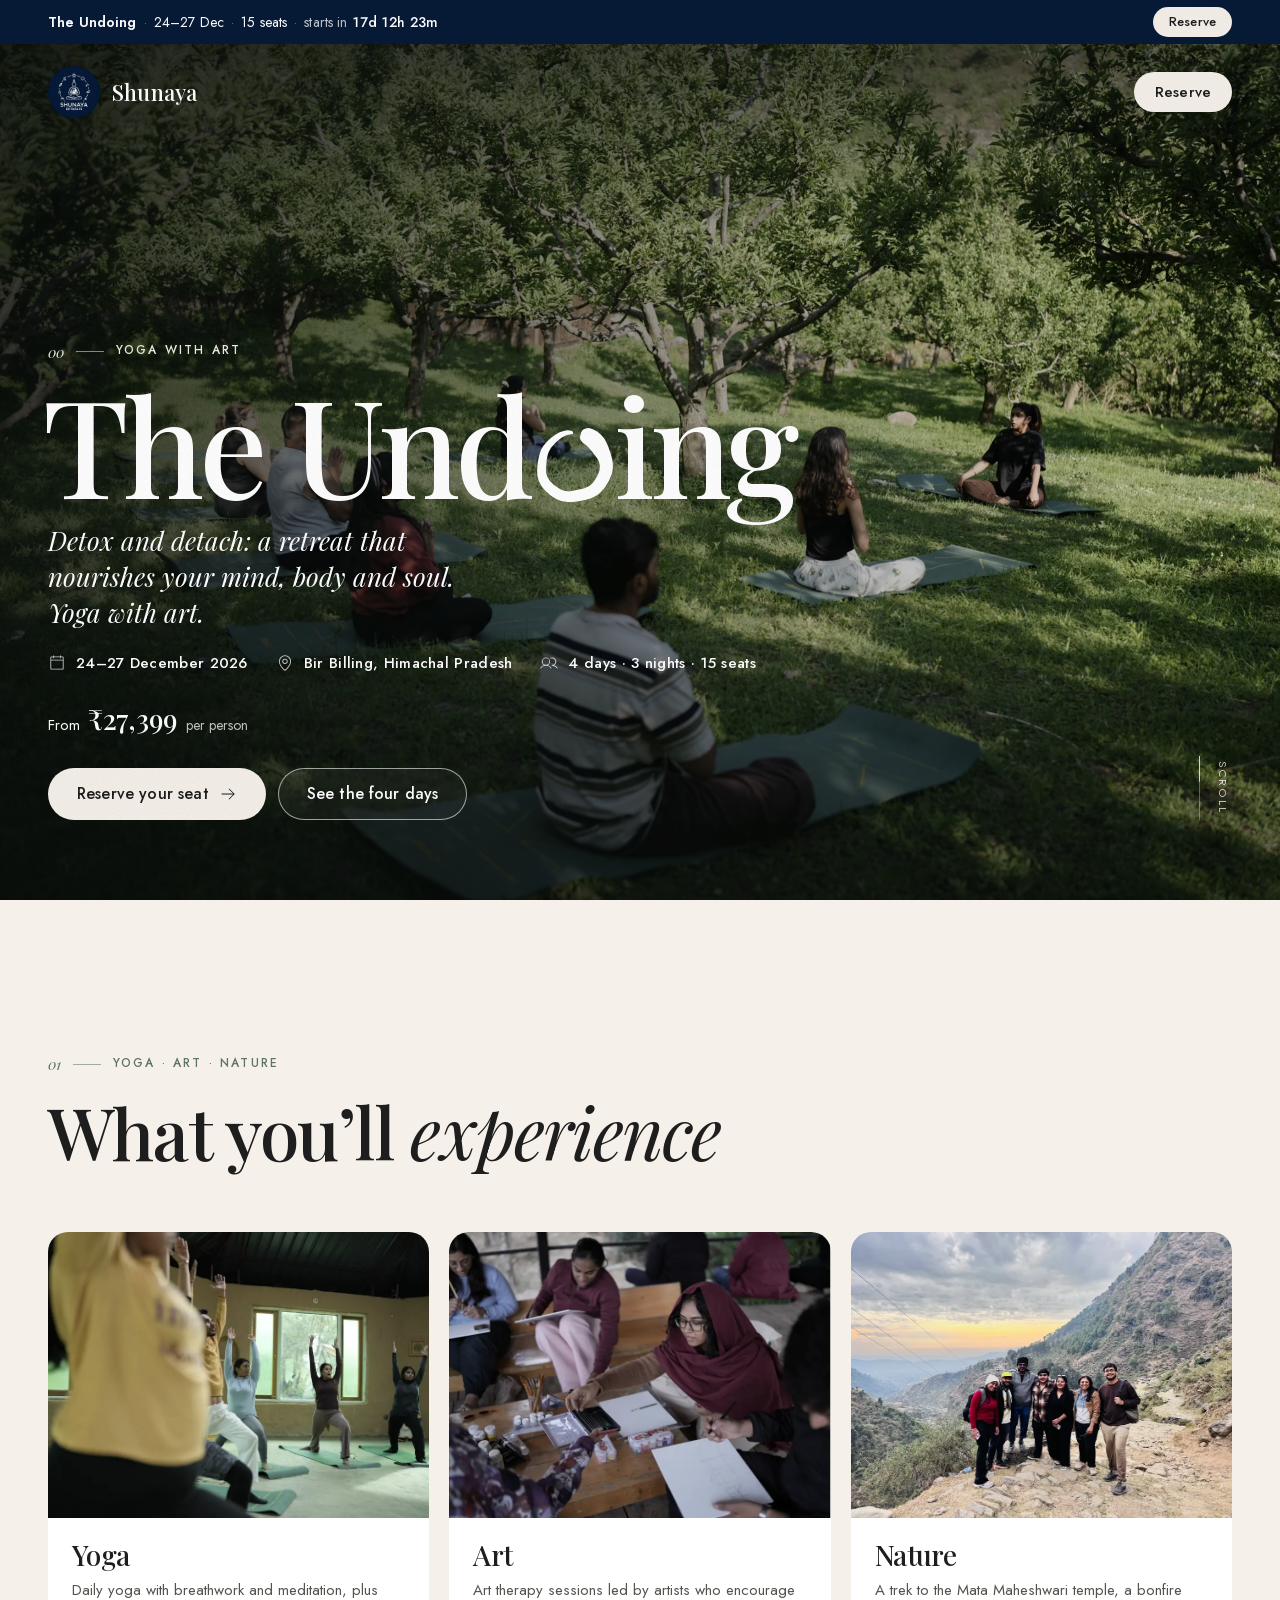
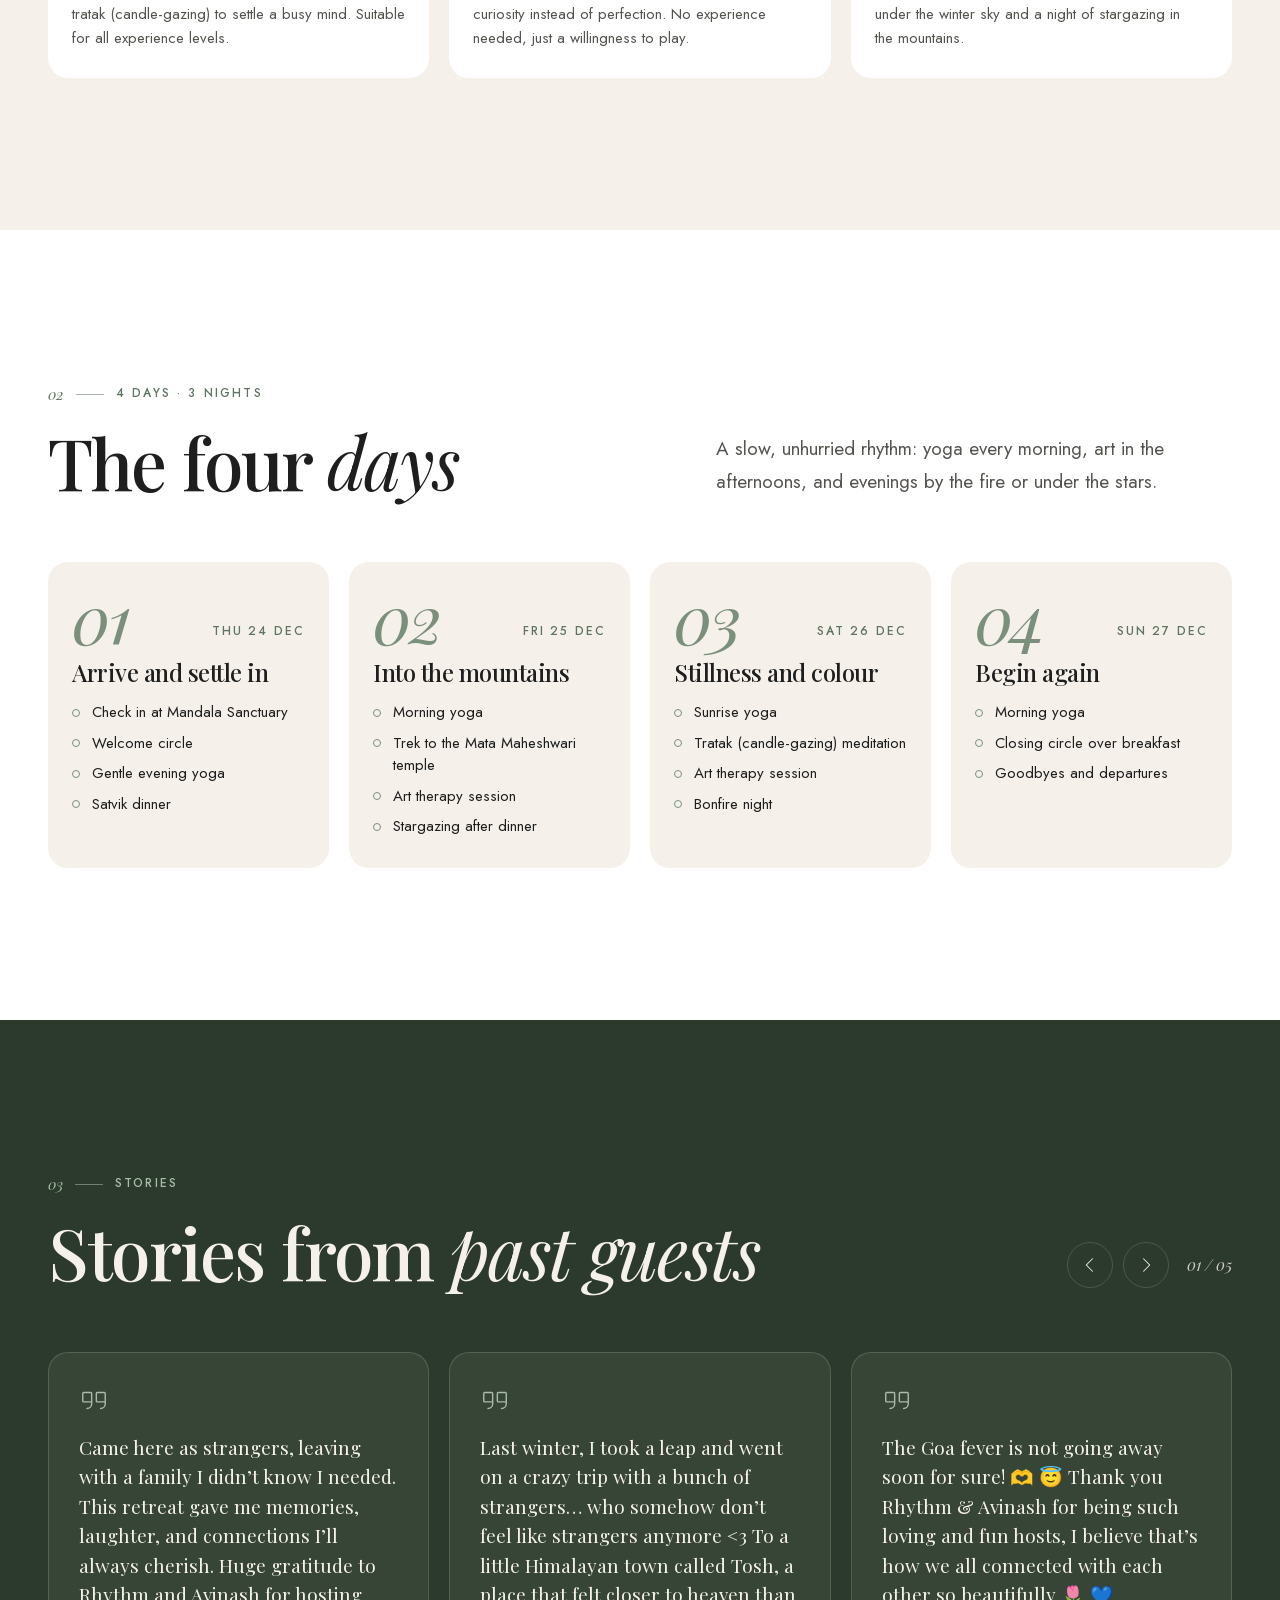
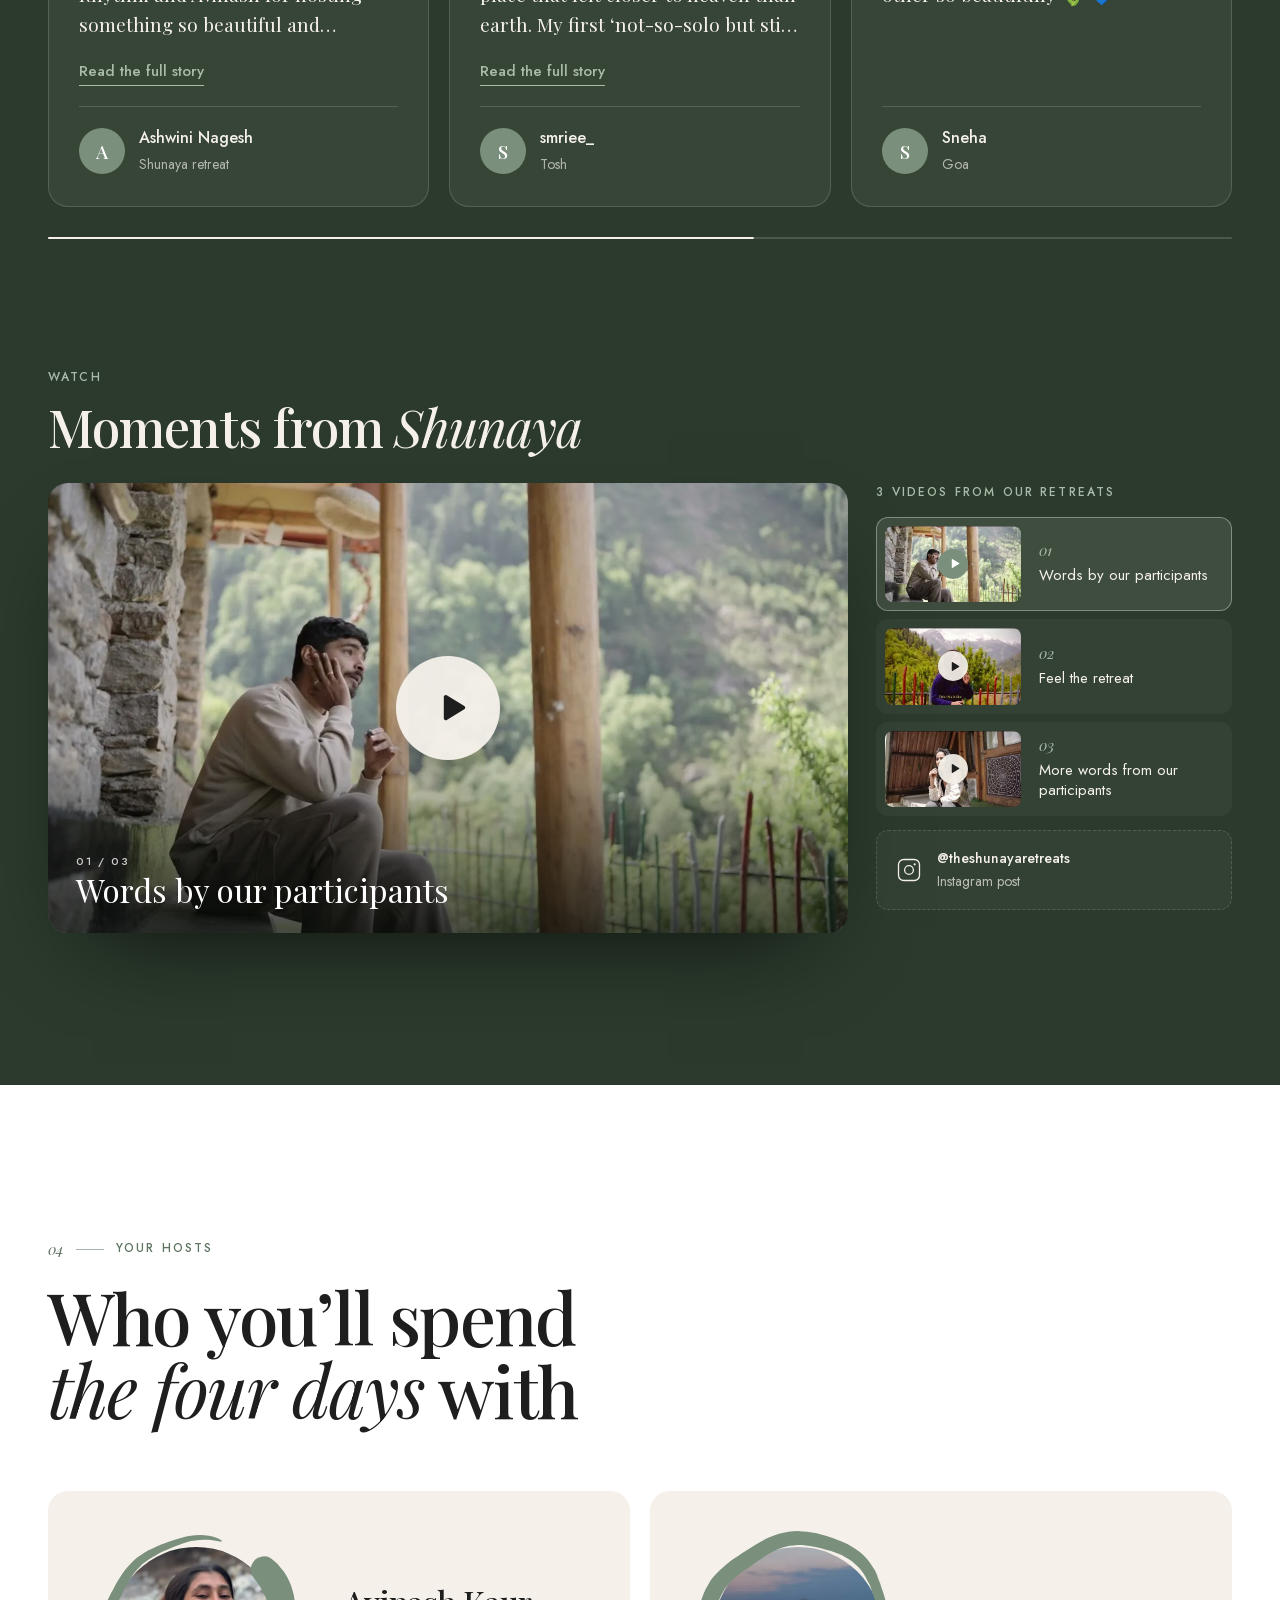
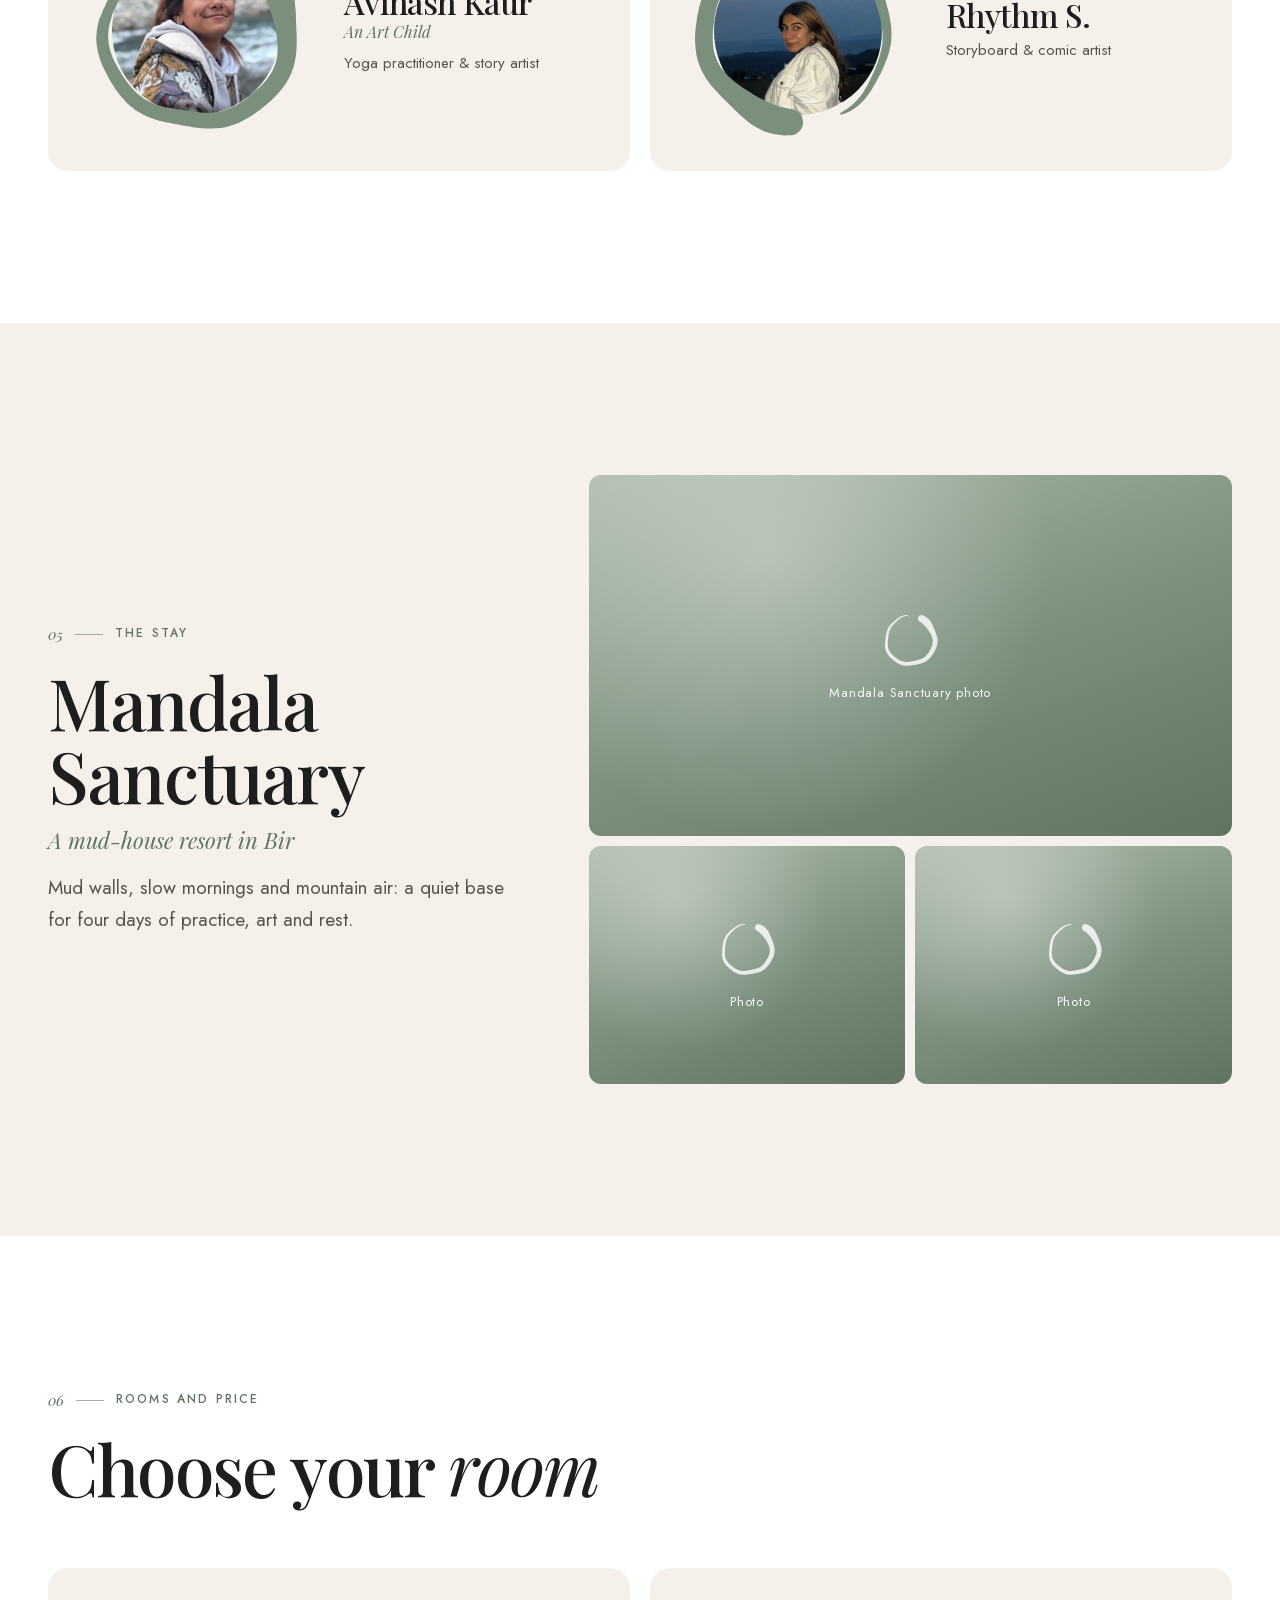
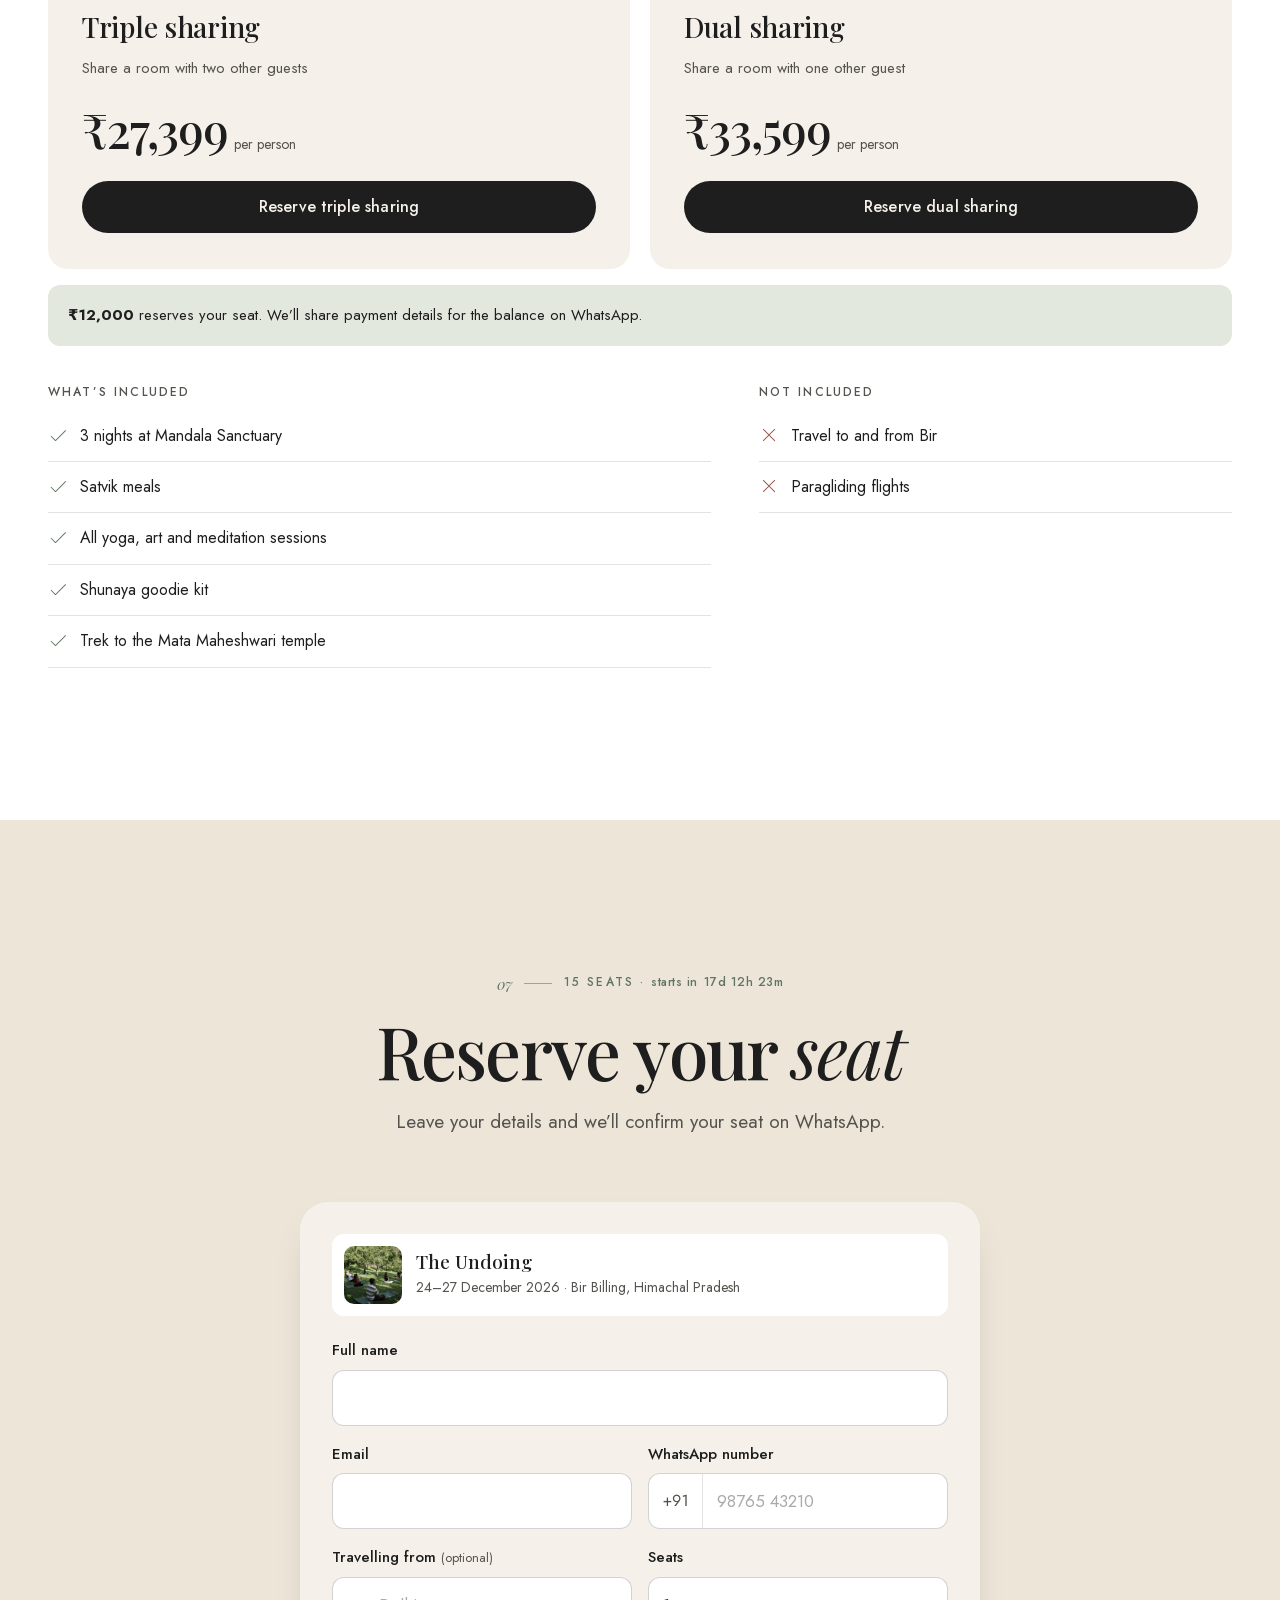
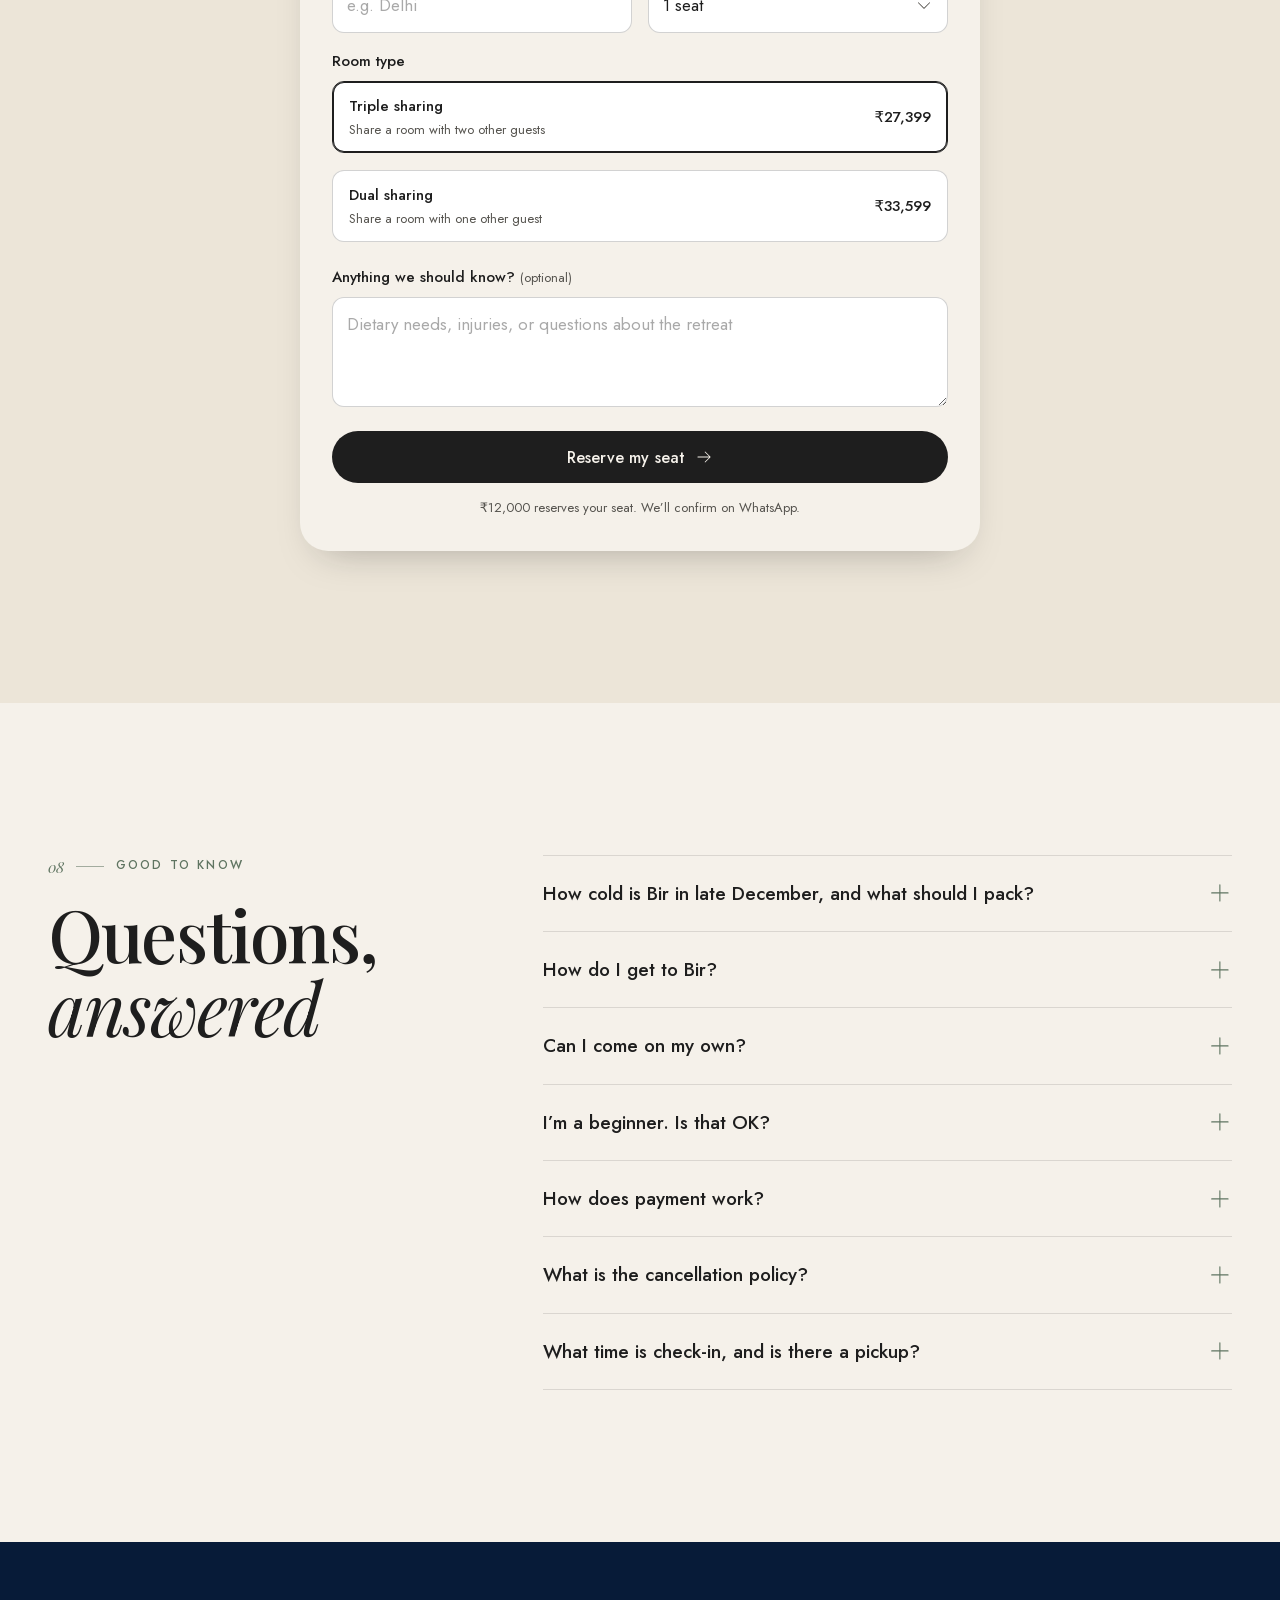
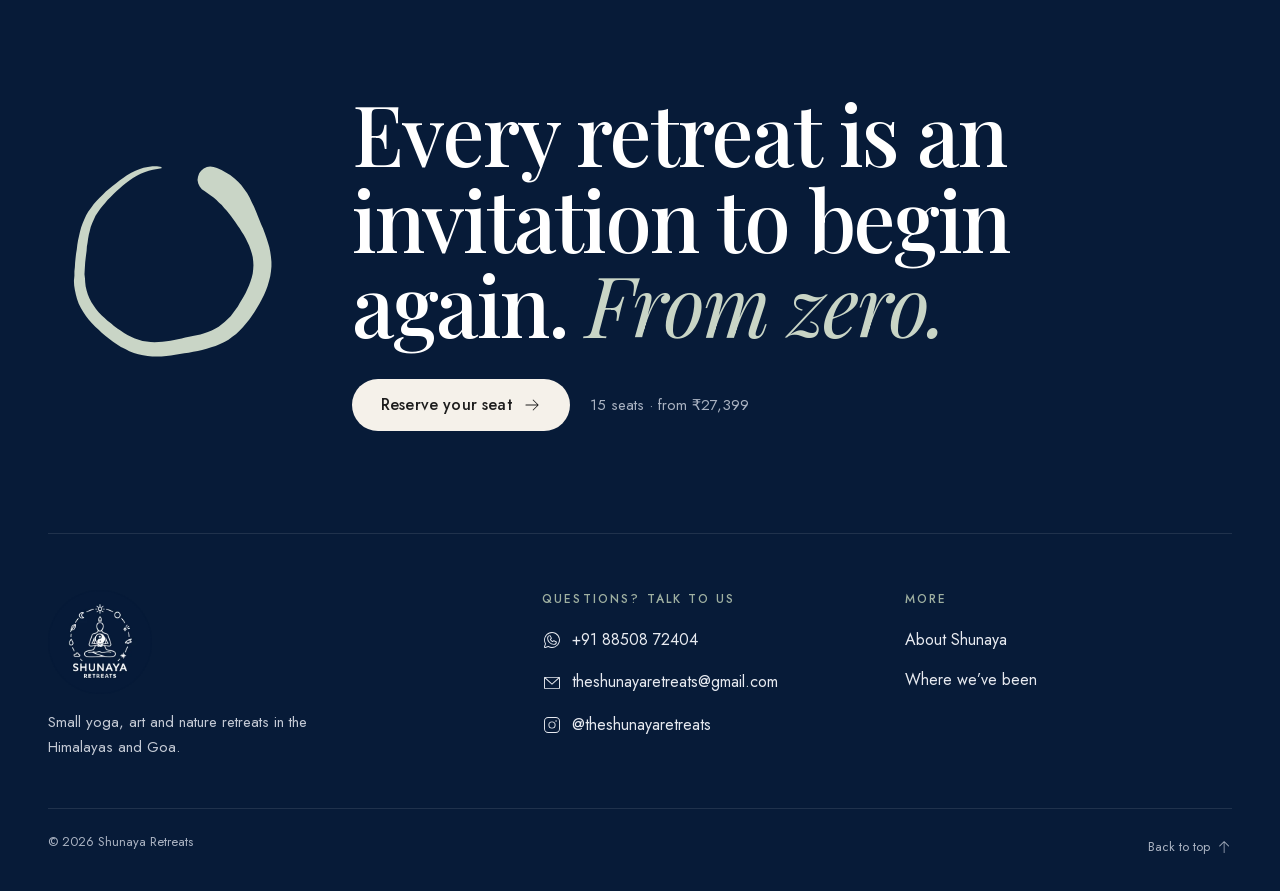
==== commit fdd51011: "Client change request: The Undoing, galleries, approved copy, new number - Rename Bir 2.0 → The Undo" ====
--- a/bir.html
+++ b/bir.html
@@ -3,20 +3,20 @@
 <head>
   <meta charset="utf-8">
   <meta name="viewport" content="width=device-width, initial-scale=1, viewport-fit=cover">
-  <title>Bir 2.0 · 24–27 December 2026 · Shunaya Retreats</title>
-  <meta name="description" content="Bir 2.0: four days of yoga, art and nature in Bir Billing, Himachal Pradesh, 24–27 December 2026. Detox and detach with Shunaya Retreats.">
+  <title>The Undoing · 24–27 December 2026 · Bir · Shunaya Retreats</title>
+  <meta name="description" content="The Undoing: four days of yoga, art and nature in Bir Billing, Himachal Pradesh, 24–27 December 2026. Detox and detach with Shunaya Retreats.">
   <meta name="theme-color" content="#071B38">
 
-  <!-- Open Graph / social previews (og:image must be an absolute URL; update the domain when deploying) -->
+  <!-- Open Graph / social previews (og:image must be an absolute URL; points at the GitHub Pages preview — switch to the final domain at launch) -->
   <meta property="og:type" content="website">
   <meta property="og:site_name" content="Shunaya Retreats">
-  <meta property="og:title" content="Bir 2.0 · 24–27 December 2026 · Shunaya Retreats">
+  <meta property="og:title" content="The Undoing · 24–27 December 2026 · Bir · Shunaya Retreats">
   <meta property="og:description" content="Detox and detach: a retreat that nourishes your mind, body and soul. Yoga with art, in Bir Billing, Himachal Pradesh.">
-  <meta property="og:url" content="https://theshunaya.in/bir.html">
-  <meta property="og:image" content="https://theshunaya.in/assets/img/og-bir.jpg">
+  <meta property="og:url" content="https://vedant15-boop.github.io/shunaya-prototype/bir.html">
+  <meta property="og:image" content="https://vedant15-boop.github.io/shunaya-prototype/assets/img/og-hero.jpg">
   <meta property="og:image:width" content="1200">
   <meta property="og:image:height" content="630">
-  <meta property="og:image:alt" content="Guests at Shunaya’s Bir retreat holding the paintings they made">
+  <meta property="og:image:alt" content="Guests meditating in an apple orchard at a Shunaya retreat">
   <meta name="twitter:card" content="summary_large_image">
 
   <link rel="icon" type="image/png" sizes="32x32" href="assets/logo/favicon-32.png">
@@ -35,7 +35,7 @@
   <div class="countdown-bar" role="region" aria-label="Next retreat">
     <div class="container countdown-bar__inner">
       <p class="countdown-bar__text">
-        <strong data-bind="upcoming.name">Bir 2.0</strong><span class="sep">·</span><span data-bind="upcoming.datesShort"></span><span class="countdown-bar__seats"><span class="sep">·</span><span data-bind="upcoming.seats"></span></span><span class="sep">·</span><span class="countdown-bar__label hide-below-480" data-countdown-label>starts in</span><span class="countdown-bar__time" data-countdown data-tbc-from="upcoming.countdownTo"></span>
+        <strong data-bind="upcoming.name">The Undoing</strong><span class="sep">·</span><span data-bind="upcoming.datesShort"></span><span class="countdown-bar__seats"><span class="sep">·</span><span data-bind="upcoming.seats"></span></span><span class="sep">·</span><span class="countdown-bar__label hide-below-480" data-countdown-label>starts in</span><span class="countdown-bar__time" data-countdown data-tbc-from="upcoming.countdownTo"></span>
       </p>
       <button type="button" class="btn" data-reserve>Reserve</button>
     </div>
@@ -57,15 +57,15 @@
     <!-- 1. Hero -->
     <section class="hero lp-hero" id="top" aria-labelledby="hero-title">
       <div class="hero__media" data-tbc-from="upcoming.heroImage">
-        <img src="assets/img/bir-2025-group-with-paintings-sm.webp"
-             srcset="assets/img/bir-2025-group-with-paintings-sm.webp 900w, assets/img/bir-2025-group-with-paintings.webp 2000w"
-             sizes="100vw" alt="Guests at Shunaya’s Bir retreat in December 2025, holding the paintings they made"
+        <img src="assets/img/gallery/hero/meditation-apple-orchard-sm.webp"
+             srcset="assets/img/gallery/hero/meditation-apple-orchard-sm.webp 900w, assets/img/gallery/hero/meditation-apple-orchard.webp 2000w"
+             sizes="100vw" alt="Guests meditating on mats in a sunlit apple orchard at a Shunaya retreat"
              width="2000" height="1333" fetchpriority="high">
       </div>
       <div class="container hero__content">
         <div>
           <p class="eyebrow" data-intro style="--d:.15s"><span class="eyebrow__num">00</span><span>Yoga with art</span></p>
-          <h1 class="hero__title" id="hero-title" data-bind="upcoming.name" data-enso-zero data-intro style="--d:.25s">Bir 2.0</h1>
+          <h1 class="hero__title" id="hero-title" data-bind="upcoming.name" data-enso-zero data-intro style="--d:.25s">The Undoing</h1>
           <p class="hero__promise" data-bind="upcoming.promise" data-intro style="--d:.45s"></p>
           <ul class="hero__meta" data-intro style="--d:.55s"><li><svg class="icon" aria-hidden="true"><use href="assets/icons/icons.svg#i-calendar-blank"></use></svg><span data-bind="upcoming.datesLong"></span></li><li><svg class="icon" aria-hidden="true"><use href="assets/icons/icons.svg#i-map-pin"></use></svg><span data-bind="upcoming.place"></span></li><li><svg class="icon" aria-hidden="true"><use href="assets/icons/icons.svg#i-users"></use></svg><span><span data-bind="upcoming.length"></span> · <span data-bind="upcoming.seats"></span></span></li></ul>
           <p class="hero__price" data-intro style="--d:.65s">From <strong data-bind="upcoming.priceFrom"></strong> <small>per person</small></p>
--- a/css/styles.css
+++ b/css/styles.css
@@ -236,7 +236,7 @@
   .countdown-bar__text .sep { margin-inline: 5px; }
   .countdown-bar .btn { padding: 5px 12px; font-size: 0.75rem; }
 }
-@media (max-width: 339px) { .countdown-bar__seats { display: none; } }
+@media (max-width: 419px) { .countdown-bar__seats { display: none; } }
 
 /* ---------- Header ---------- */
 .site-header { position: absolute; top: var(--bar-h); left: 0; right: 0; z-index: 20; color: #fff; }
@@ -287,9 +287,9 @@
 .hero__content { padding-top: 132px; padding-bottom: 36px; width: 100%; }
 .hero .eyebrow { color: #E7EEE2; margin-bottom: 14px; }
 .hero__title {
-  font-size: clamp(4.25rem, 19vw, 10.5rem);
+  font-size: clamp(3.75rem, 17vw, 8.5rem);
   font-weight: 500;
-  line-height: 0.92;
+  line-height: 0.95;
   letter-spacing: -0.035em;
   margin-left: -0.04em;
 }
@@ -336,15 +336,18 @@
 }
 @keyframes scroll-line { 0% { background-position: 0 -40%; } 100% { background-position: 0 140%; } }
 
-/* Ensō zero inside a heading ("Bir 2.0") */
-[data-enso-zero] > span[aria-hidden] { white-space: nowrap; }
+/* Ensō letter inside a heading (the "o" in "The Undoing") */
+[data-enso-zero] .enso-word { white-space: nowrap; }
 .enso-zero {
   display: inline-block; position: relative;
   width: 0.76em; height: 0.74em;
   margin-left: 0.07em; vertical-align: -0.04em;
 }
 /* the painted ring is sized to the cap height and sits on the baseline */
-.enso-zero svg { position: absolute; left: 50%; top: 50%; width: 0.86em; height: 0.86em; transform: translate(-50%, -50%); overflow: visible; }
+.enso-zero.enso svg { position: absolute; left: 50%; top: 50%; width: 0.86em; height: 0.86em; transform: translate(-50%, -50%); overflow: visible; }
+/* lowercase letter (the "o" in "The Undoing"): ring sized to the x-height, sitting on the baseline */
+.enso-zero--lower { width: 0.57em; height: 0.52em; margin: 0 0.015em 0 0.03em; vertical-align: -0.01em; }
+.enso-zero--lower.enso svg { width: 0.65em; height: 0.65em; }
 
 /* Ensō graphic (shared) */
 .enso:not(.enso-zero) { display: block; }
@@ -362,35 +365,48 @@
   color: var(--sage); opacity: .22;
 }
 .about-intro > div { position: relative; z-index: 1; }
-.about-intro h2 { margin-bottom: 22px; }
-.zero-note { font-family: var(--font-head); font-size: 1.25rem; line-height: 1.6; color: var(--ink); max-width: 36ch; }
-.zero-note__sig { margin-top: 18px; display: flex; align-items: center; gap: 12px; font-size: 0.875rem; font-weight: 500; letter-spacing: .06em; color: var(--sage-deep); }
-.zero-note__sig::before { content: ''; width: 28px; height: 1px; background: currentColor; }
-.about-intro__partners { border-top: 1px solid var(--line); padding-top: 28px; }
+.about-intro h2 { max-width: 15ch; }
+/* Approved "What we do" copy: intro, four standalone lines, closing paragraphs */
+.about-copy { position: relative; z-index: 1; font-size: 1.0625rem; line-height: 1.7; color: var(--ink-soft); max-width: 60ch; }
+.about-copy p + p { margin-top: 16px; }
+.about-copy__intro { font-family: var(--font-head); font-size: 1.3125rem; line-height: 1.55; color: var(--ink); }
+.about-copy__lines { display: grid; gap: 10px; margin: 26px 0; padding: 2px 0 2px 22px; border-left: 1px solid var(--sage); }
+.about-copy__lines li { font-family: var(--font-head); font-style: italic; font-size: 1.1875rem; line-height: 1.45; color: var(--ink); }
+.about-copy__turn { font-weight: 500; color: var(--ink); }
 @media (min-width: 900px) {
-  .about-intro { grid-template-columns: 1.15fr 1fr; gap: 72px; align-items: end; }
+  .about-intro { grid-template-columns: 1fr 1.05fr; gap: 80px; align-items: start; }
   .about-intro__enso { top: -40px; right: auto; left: 22%; width: 340px; opacity: .14; }
-  .zero-note { font-size: 1.4375rem; }
-  .about-intro__partners { border-top: 0; border-left: 1px solid var(--line); padding: 0 0 6px 48px; }
-}
-
-.pillars { display: grid; gap: 12px; }
+  .about-copy { font-size: 1.125rem; padding-top: 10px; }
+  .about-copy__intro { font-size: 1.5rem; }
+  .about-copy__lines li { font-size: 1.3125rem; }
+}
+
+/* Phones: a swipeable row of full cards (so the complete copy shows) */
+.pillars {
+  display: grid; grid-auto-flow: column; grid-auto-columns: 84%; gap: 12px; align-items: stretch;
+  overflow-x: auto; overscroll-behavior-x: contain; scroll-snap-type: x mandatory; scrollbar-width: none;
+  margin-inline: calc(var(--gutter) * -1); padding-inline: var(--gutter); scroll-padding-inline: var(--gutter);
+}
+.pillars::-webkit-scrollbar { display: none; }
 .pillar {
-  display: grid; grid-template-columns: 92px 1fr; gap: 18px; align-items: center;
-  background: var(--paper); border-radius: var(--radius); padding: 12px;
-}
-.pillar__img { width: 92px; height: 92px; border-radius: 14px; overflow: hidden; background: var(--sage-soft); }
+  display: grid; grid-template-columns: 1fr; align-content: start; scroll-snap-align: start;
+  background: var(--paper); border-radius: var(--radius); overflow: hidden;
+}
+.pillar__img { width: 100%; aspect-ratio: 16 / 10; overflow: hidden; background: var(--sage-soft); }
+@media (max-width: 767px) { .pillar__body { padding: 18px 20px 22px; } }
 .pillar__img img { width: 100%; height: 100%; object-fit: cover; transition: transform 1.2s var(--ease); }
 .pillar__body { position: relative; }
 .pillar__num { font-family: var(--font-head); font-style: italic; font-size: 0.9375rem; color: var(--sage-deep); }
 .pillar h3 { font-size: 1.5rem; margin: 0 0 6px; }
 .pillar p { font-size: 0.9375rem; line-height: 1.55; color: var(--ink-soft); }
 .pillar p + p { margin-top: 10px; }
-.pillar__exp { display: none; }
 .pillar__exp-label { font-weight: 500; color: var(--ink); }
+@media (min-width: 768px) {
+  .pillars { grid-auto-flow: row; grid-auto-columns: auto; overflow: visible; margin-inline: 0; padding-inline: 0; }
+}
 @media (min-width: 768px) and (max-width: 1099px) {
-  .pillar { grid-template-columns: 220px 1fr; gap: 28px; padding: 14px; }
-  .pillar__img { width: 220px; height: 165px; }
+  .pillar { grid-template-columns: 220px 1fr; gap: 28px; padding: 14px; align-items: center; }
+  .pillar__img { width: 220px; height: 165px; aspect-ratio: auto; border-radius: 14px; }
   .pillar__body { padding: 6px 18px 6px 0; }
   .pillar h3 { font-size: 1.75rem; }
   .pillar__exp { display: block; }
@@ -500,7 +516,8 @@
 }
 
 /* Gallery (swipeable) */
-.gallery { position: relative; margin-inline: calc(var(--gutter) * -1); margin-top: -20px; }
+.gallery { position: relative; margin-inline: calc(var(--gutter) * -1); margin-top: -20px; background: #111; }
+.gallery__stage { position: relative; }
 .gallery__track {
   display: flex; overflow-x: auto; scroll-snap-type: x mandatory; overscroll-behavior-x: contain;
   scrollbar-width: none; background: #111;
@@ -511,6 +528,18 @@
 .gallery__nav { position: absolute; inset: 50% 12px auto 12px; transform: translateY(-50%); display: flex; justify-content: space-between; pointer-events: none; }
 .gallery__nav .icon-btn { pointer-events: auto; background: rgba(245,241,234,.92); border: 0; }
 .gallery__count { position: absolute; right: 12px; bottom: 12px; padding: 4px 11px; border-radius: 999px; background: rgba(0,0,0,.55); color: #fff; font-size: 0.8125rem; font-variant-numeric: tabular-nums; }
+.gallery__thumbs { display: flex; gap: 8px; overflow-x: auto; scrollbar-width: none; padding: 10px var(--gutter) 12px; }
+.gallery__thumbs::-webkit-scrollbar { display: none; }
+.gallery__thumb {
+  flex: 0 0 auto; width: 68px; aspect-ratio: 4 / 3; padding: 0; border: 0; border-radius: 6px; overflow: hidden; cursor: pointer;
+  background: #222; opacity: .5; outline: 2px solid transparent; outline-offset: -2px;
+  transition: opacity .3s var(--ease), outline-color .3s var(--ease);
+  -webkit-tap-highlight-color: transparent;
+}
+.gallery__thumb:hover { opacity: .85; }
+.gallery__thumb.is-active { opacity: 1; outline-color: var(--sand); }
+.gallery__thumb img { width: 100%; height: 100%; object-fit: cover; }
+@media (min-width: 768px) { .gallery__thumb { width: 84px; } }
 @media (hover: none) { .gallery__nav { display: none; } }
 
 .glimpse__meta { display: flex; flex-wrap: wrap; gap: 8px 16px; align-items: center; margin: 24px 0 12px; font-size: 0.9375rem; color: var(--ink-soft); }
@@ -650,14 +679,17 @@
 .watch__side .ig-slot span span { opacity: .7; }
 
 /* ---------- 5. Brands ---------- */
-.brands { display: grid; grid-template-columns: repeat(3, 1fr); border-top: 1px solid var(--line); border-left: 1px solid var(--line); }
-@media (min-width: 1000px) { .brands { grid-template-columns: repeat(6, 1fr); } }
+/* Logo tiles: centred rows so any number of brands sits evenly */
+.brands { display: flex; flex-wrap: wrap; justify-content: center; gap: 12px; }
 .brand-slot {
+  flex: 0 0 calc((100% - 12px) / 2);
   display: grid; place-items: center; height: 104px; padding: 18px;
-  border-right: 1px solid var(--line); border-bottom: 1px solid var(--line);
+  border: 1px solid var(--line); border-radius: var(--radius-sm); background: rgba(255,255,255,.3);
   transition: background-color .4s var(--ease);
 }
-.brand-slot:hover { background: rgba(255,255,255,.5); }
+@media (min-width: 600px) { .brand-slot { flex-basis: calc((100% - 24px) / 3); } }
+@media (min-width: 1000px) { .brands { gap: 16px; } .brand-slot { flex-basis: calc((100% - 64px) / 5); } }
+.brand-slot:hover { background: rgba(255,255,255,.6); }
 .brand-slot img { max-height: var(--h, 38px); width: auto; max-width: 100%; object-fit: contain; filter: grayscale(1) contrast(1.15); opacity: .85; mix-blend-mode: multiply; transition: filter .4s var(--ease), opacity .4s var(--ease); }
 .brand-slot:hover img { filter: none; opacity: 1; }
 .brand-slot--empty { text-align: center; color: rgba(30,30,30,.4); font-size: 0.6875rem; letter-spacing: .14em; text-transform: uppercase; }
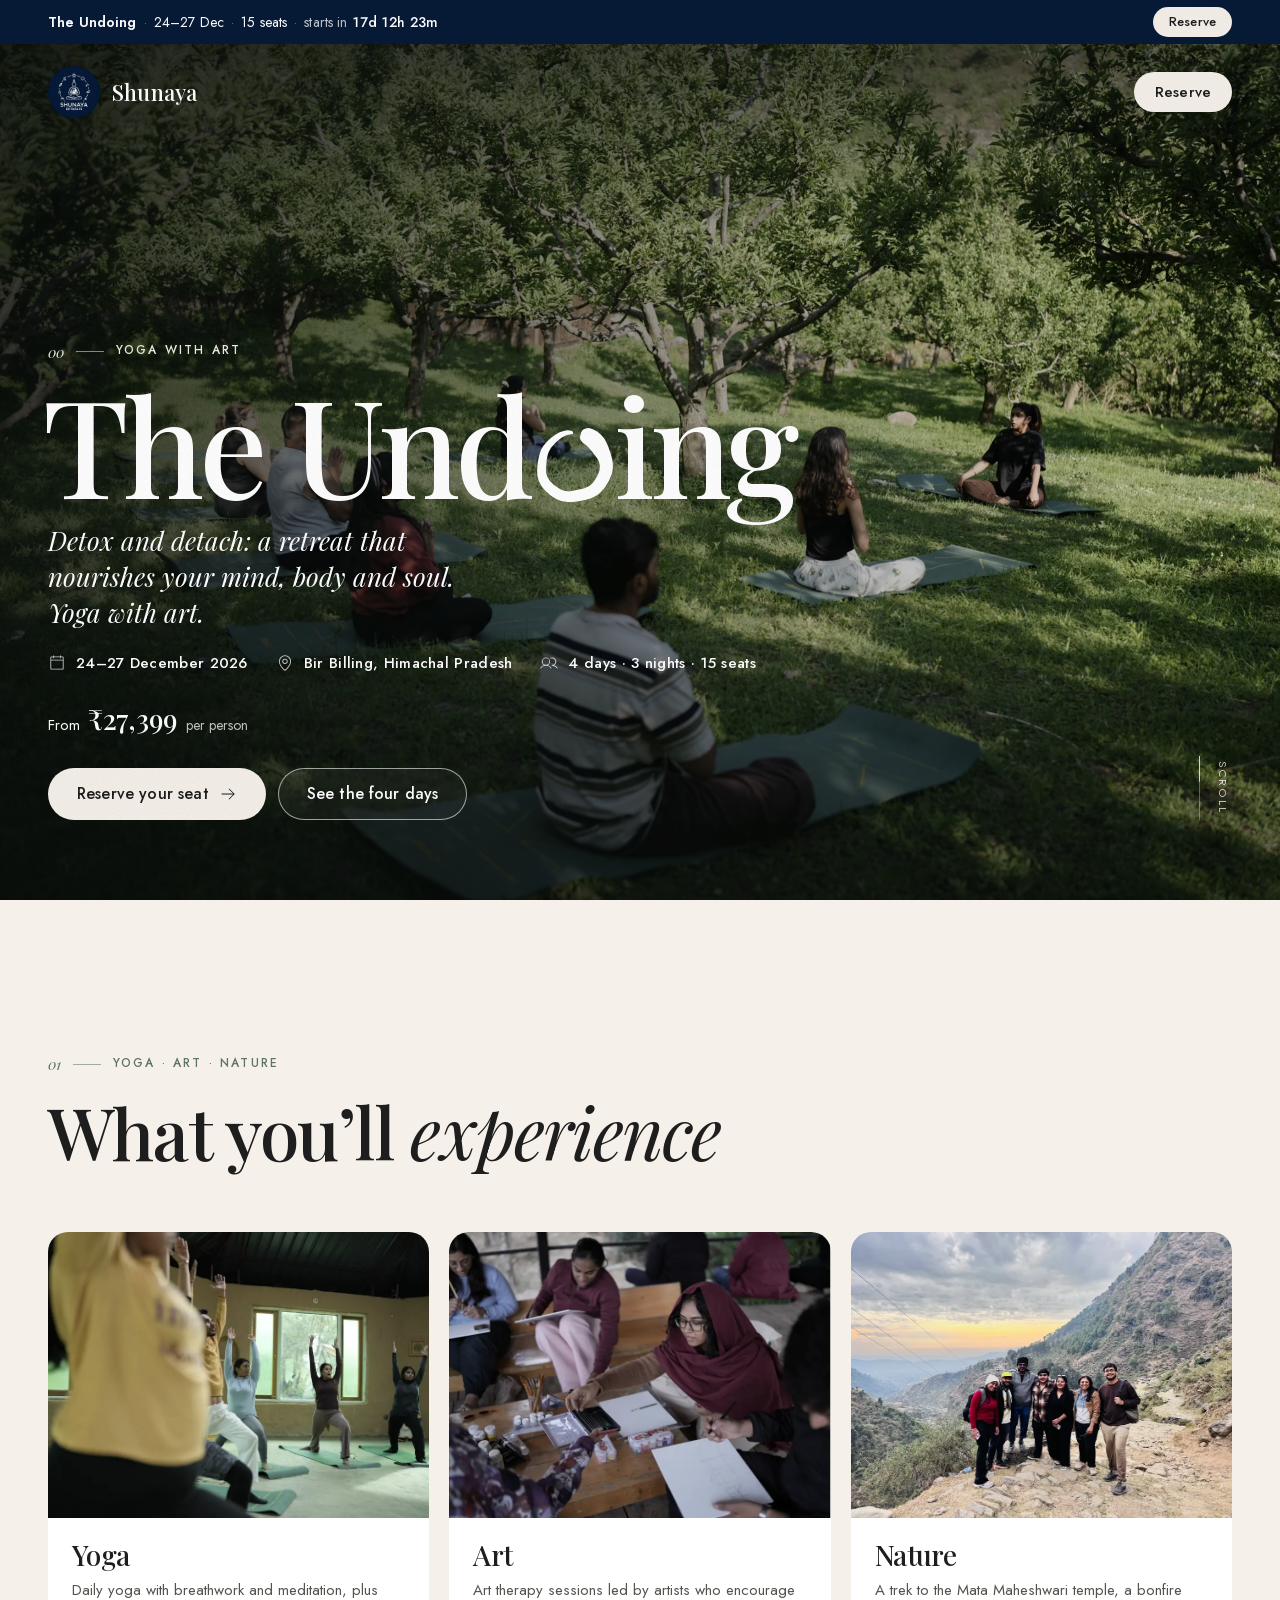
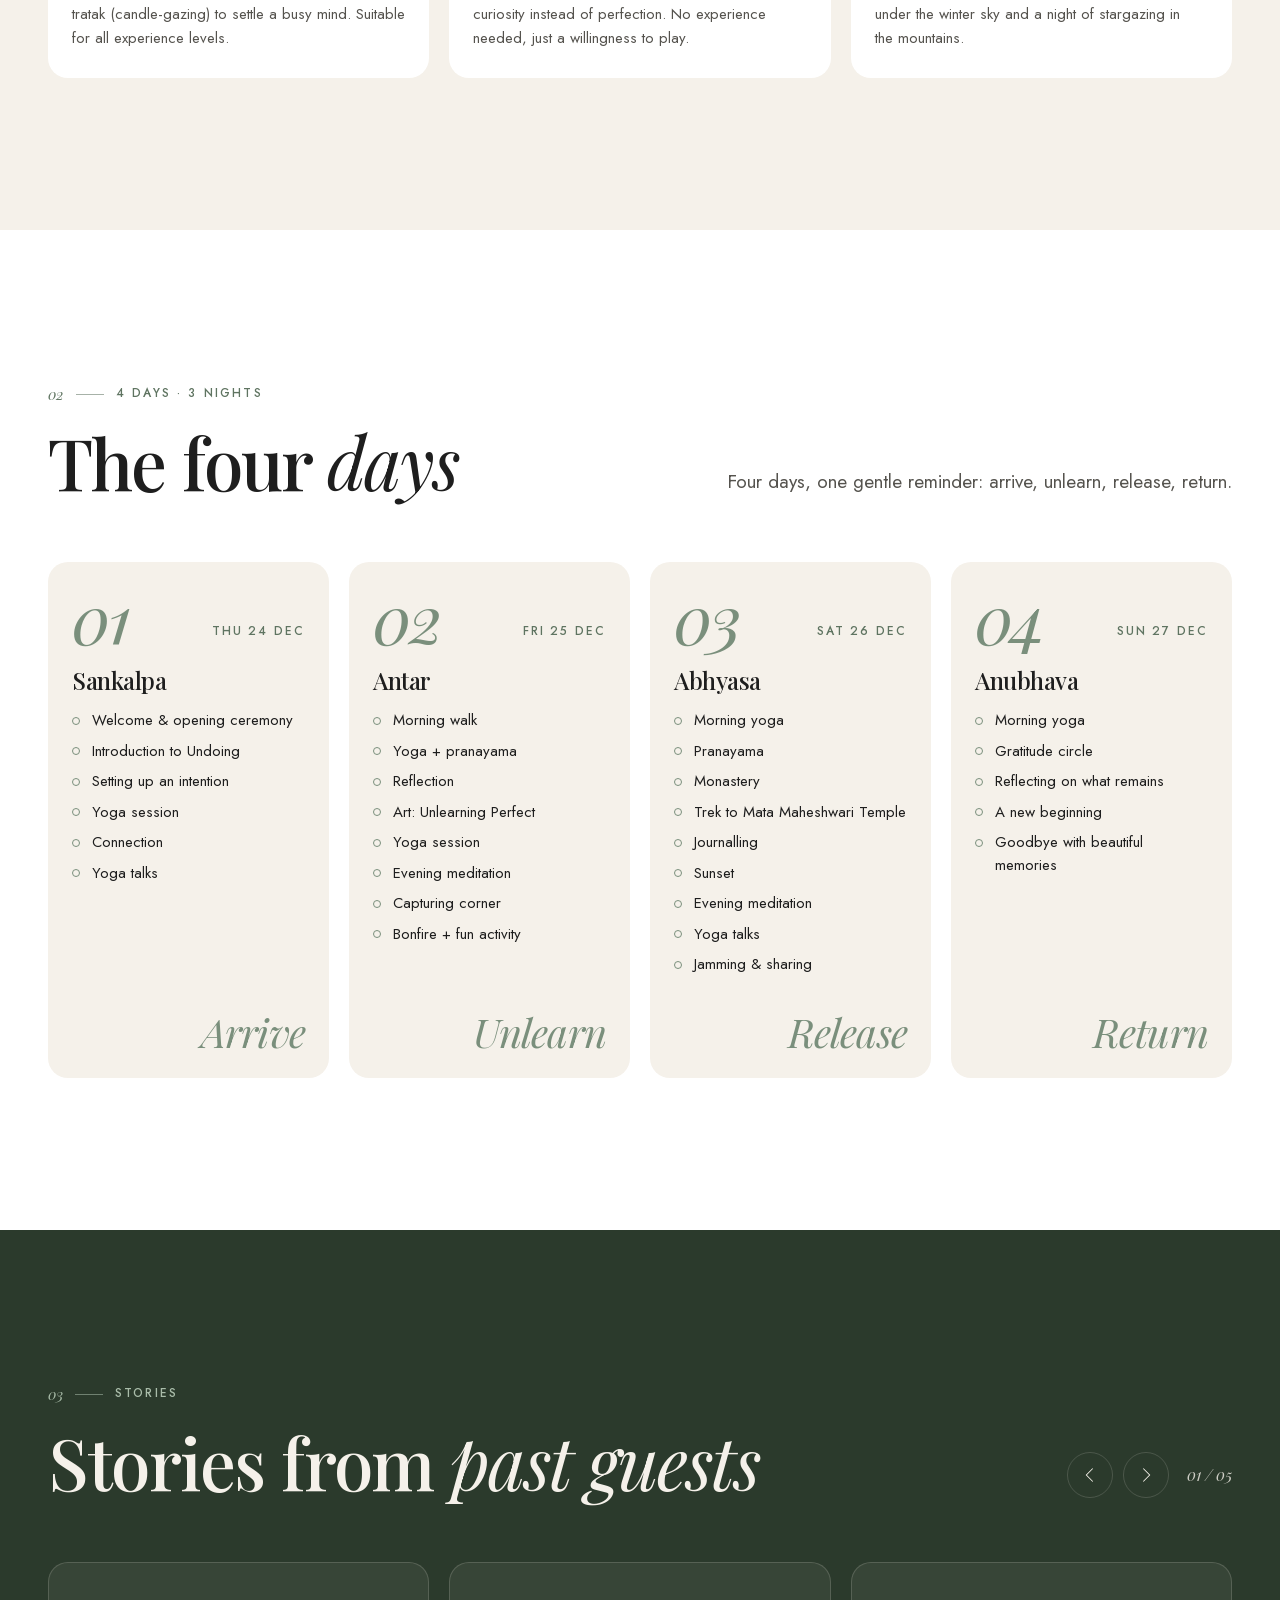
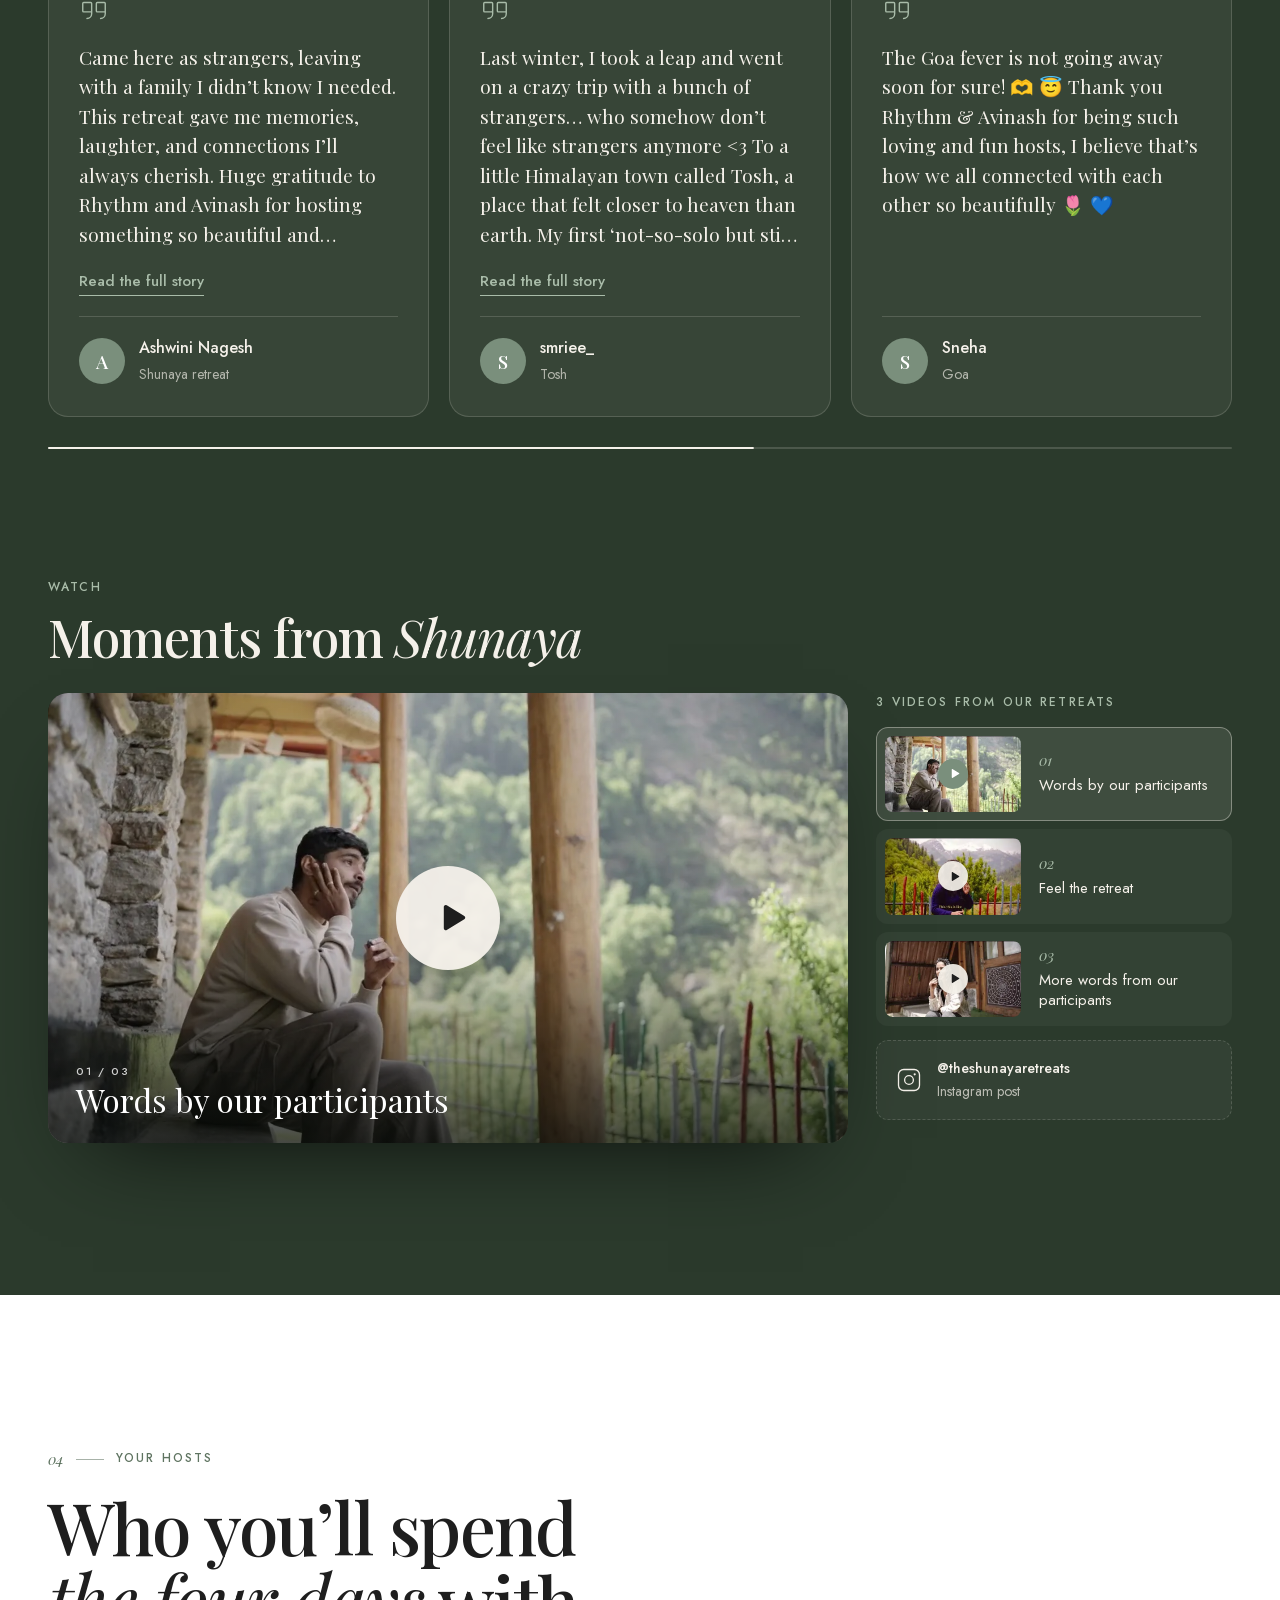
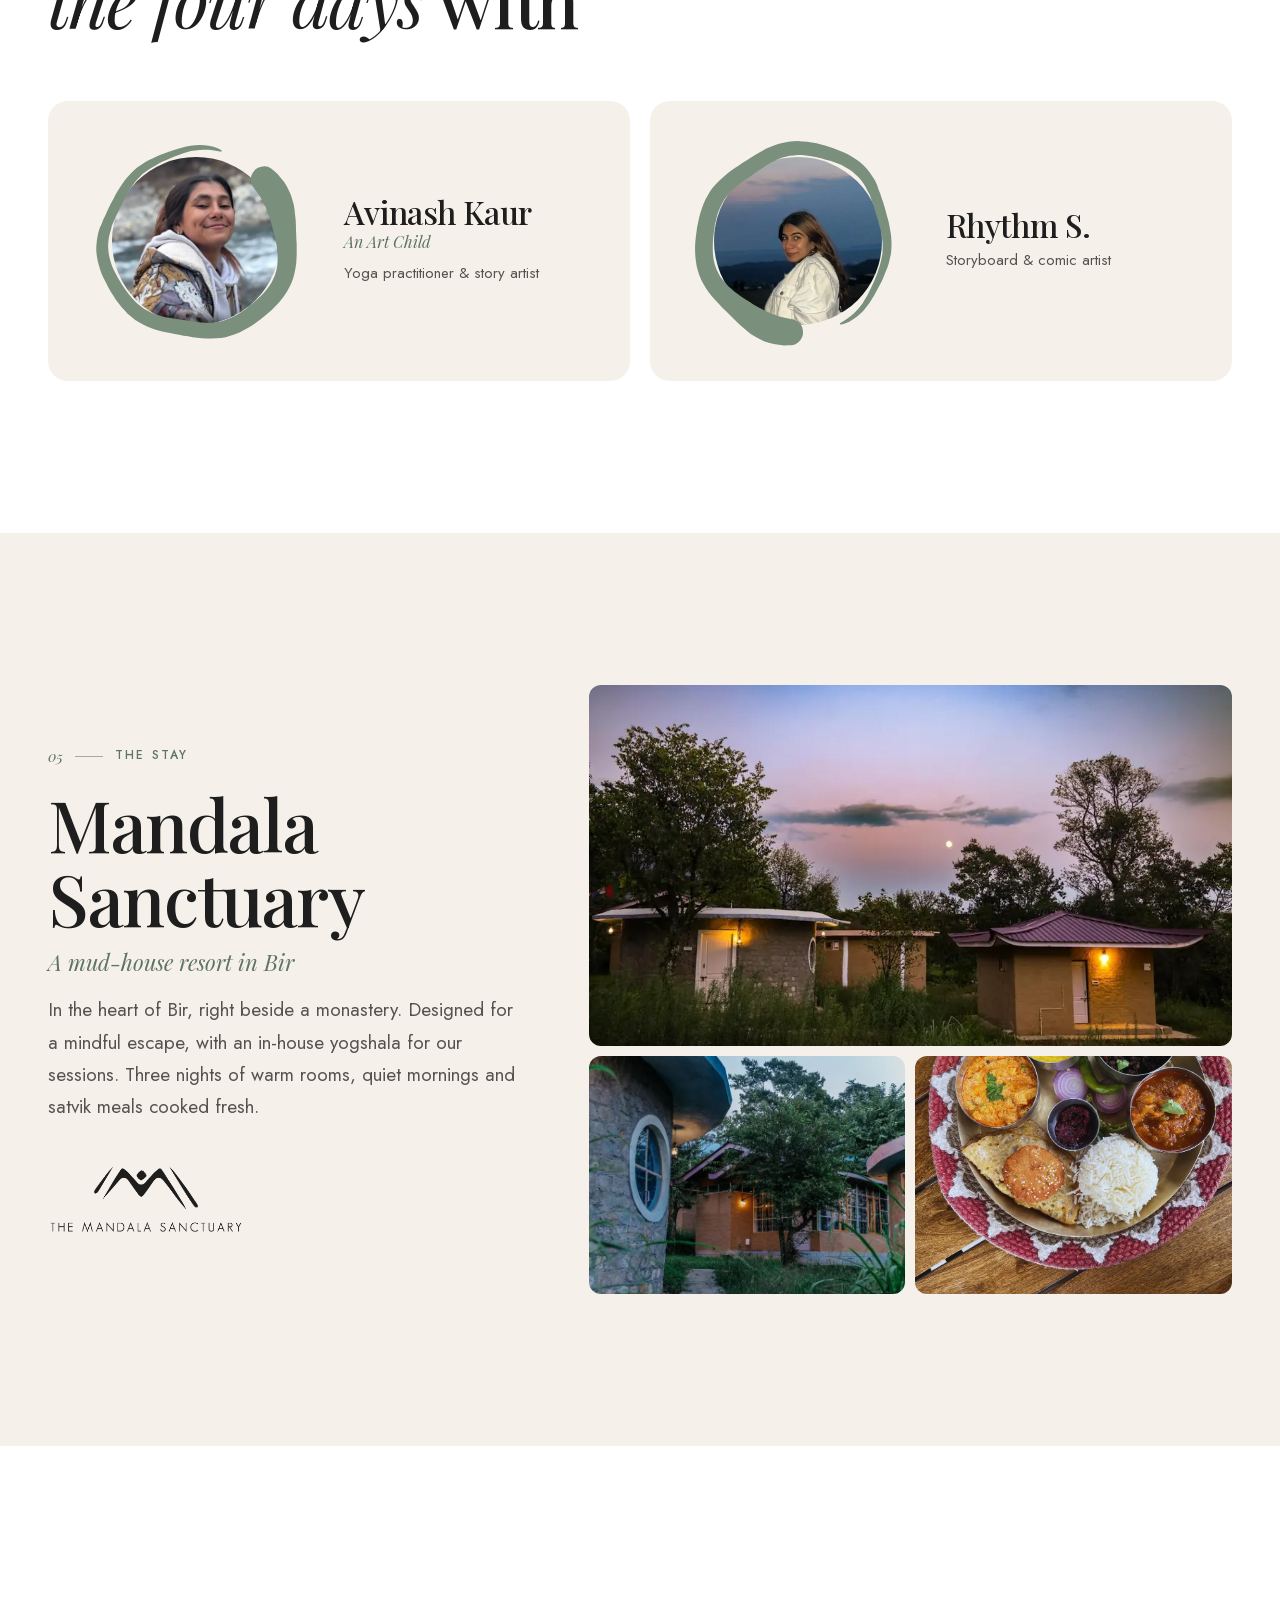
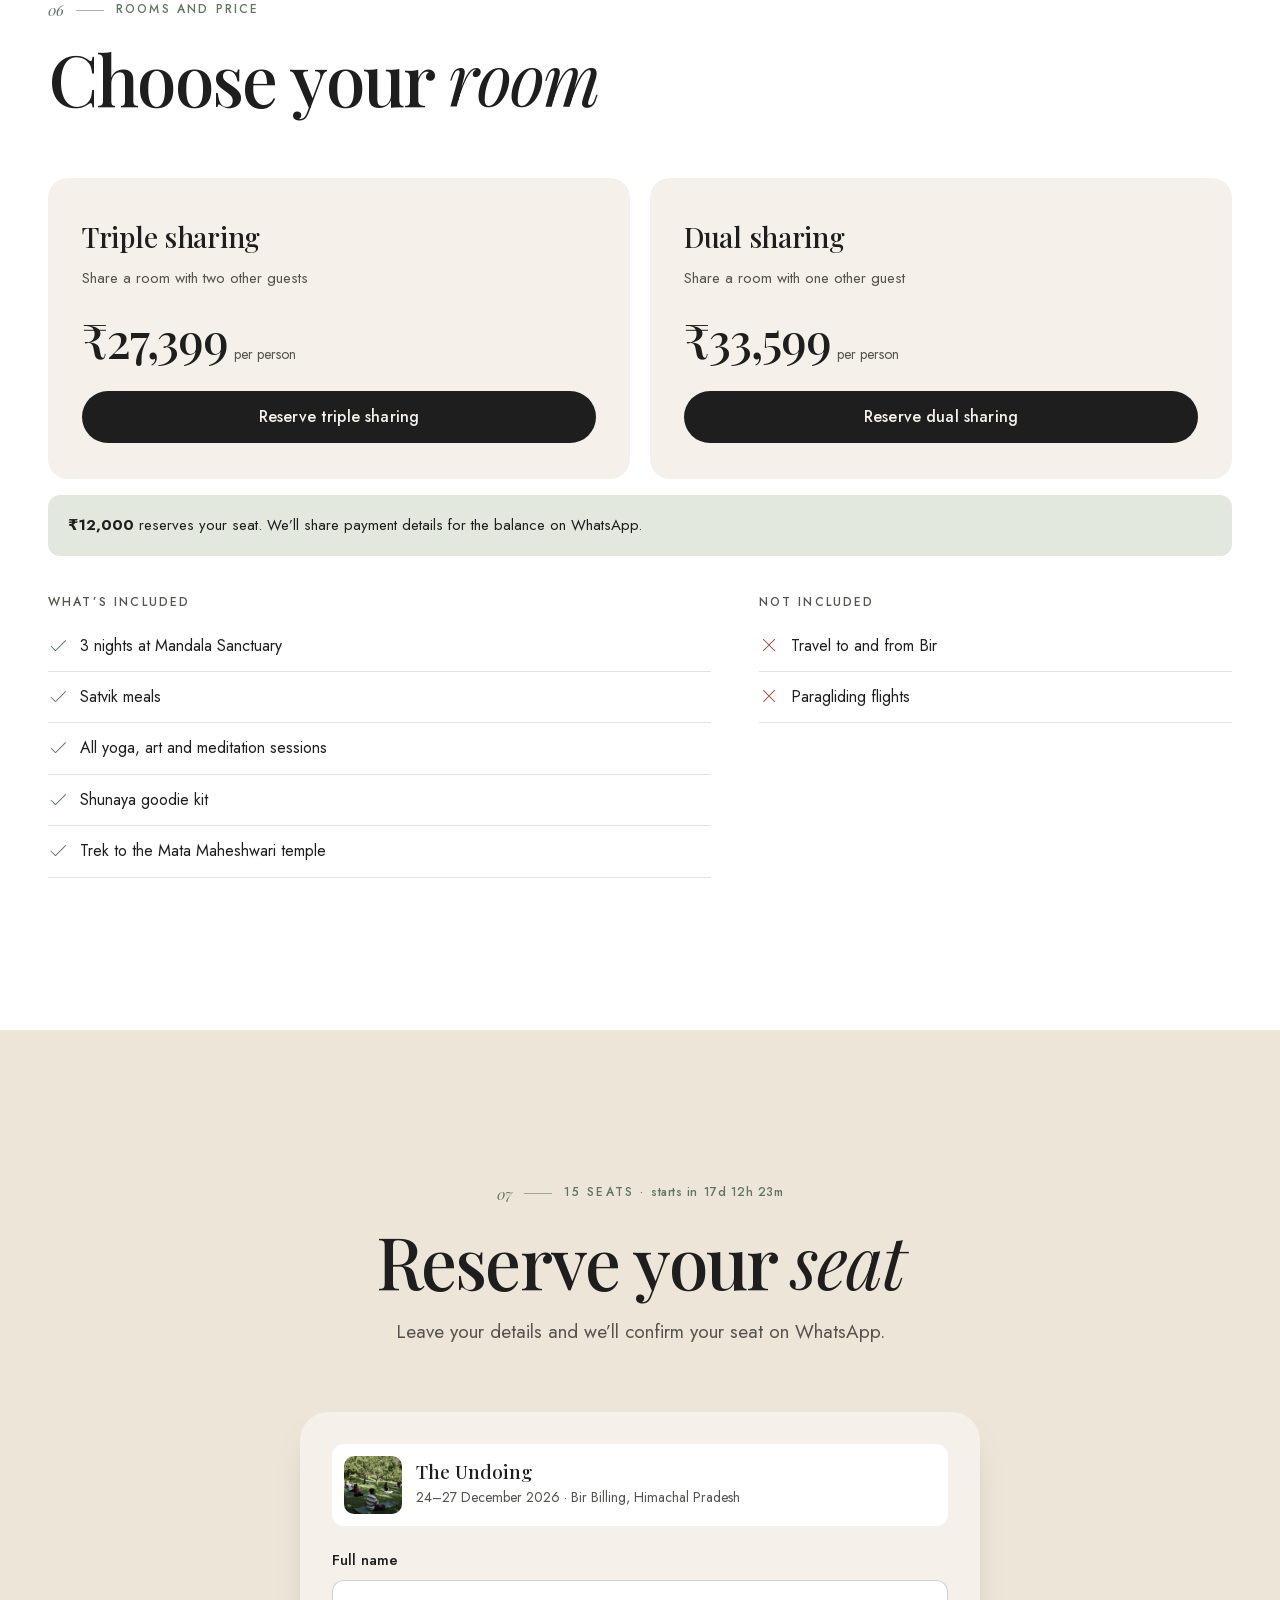
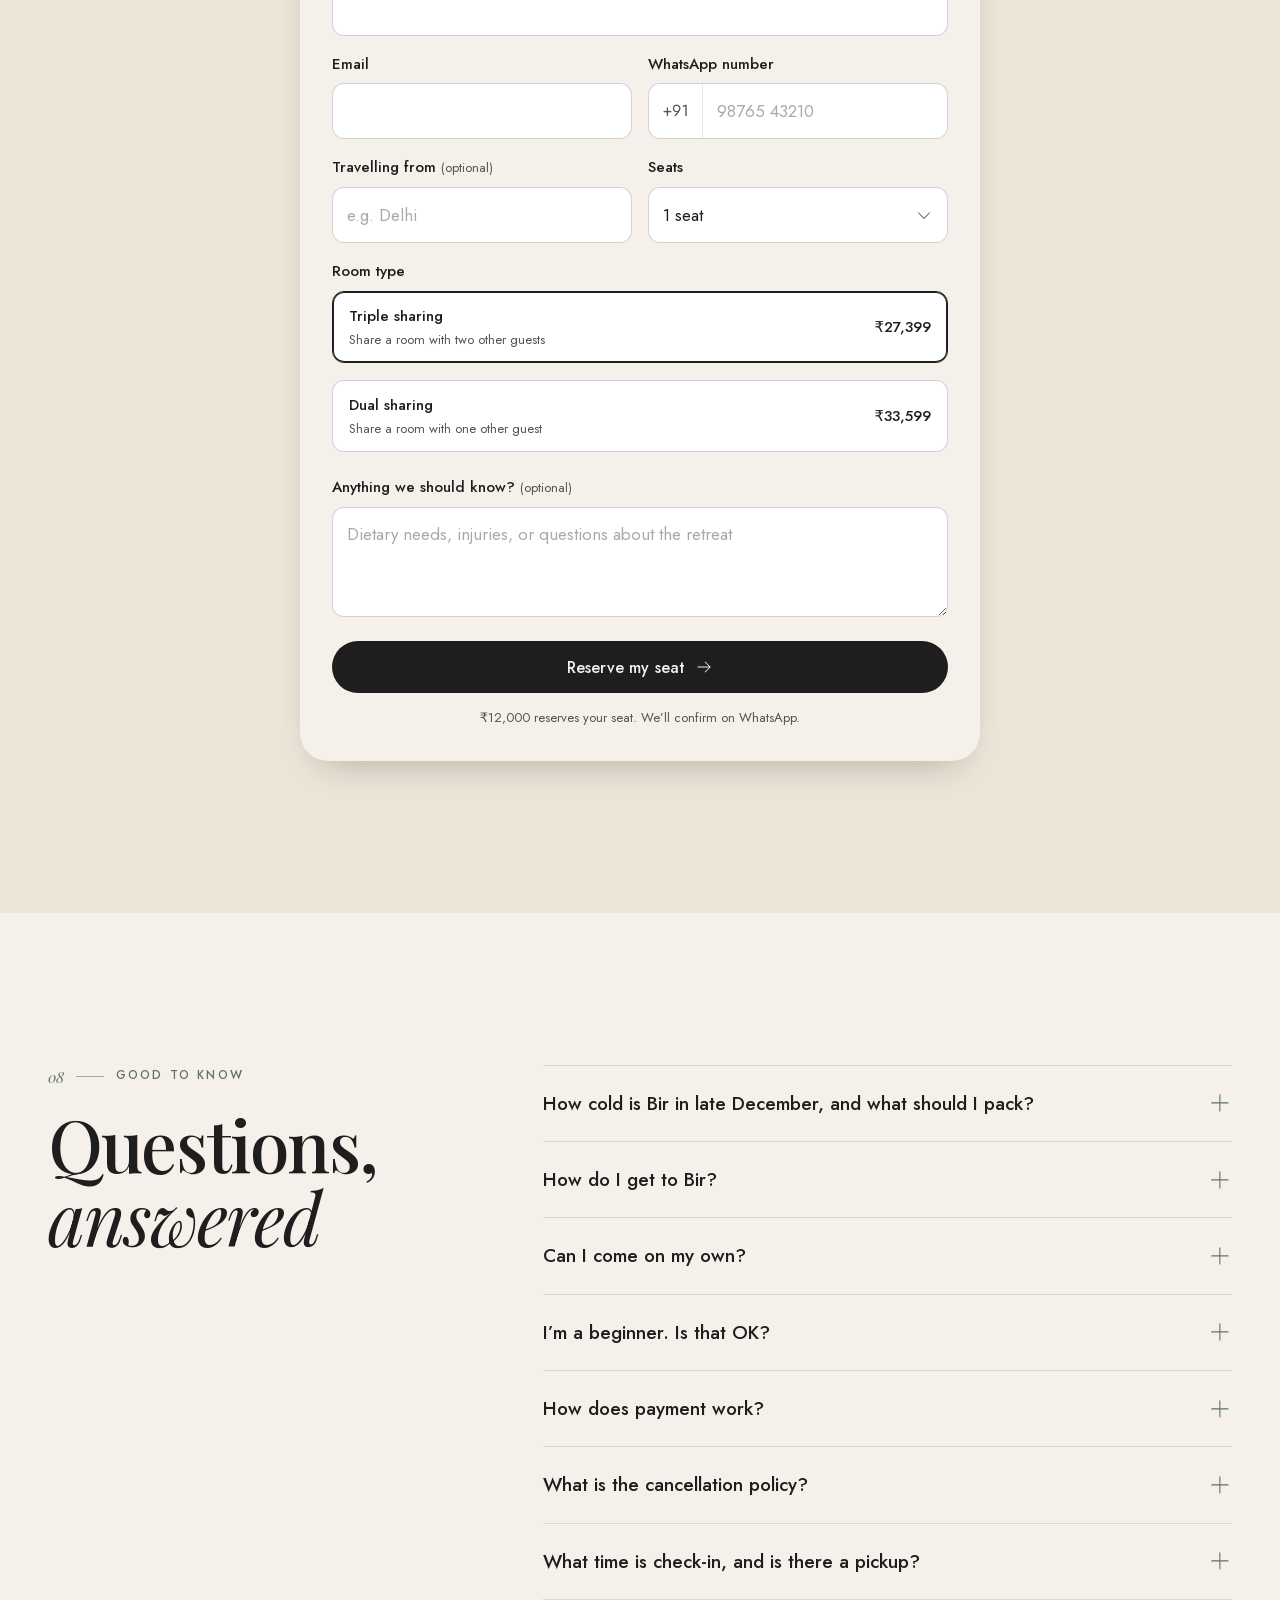
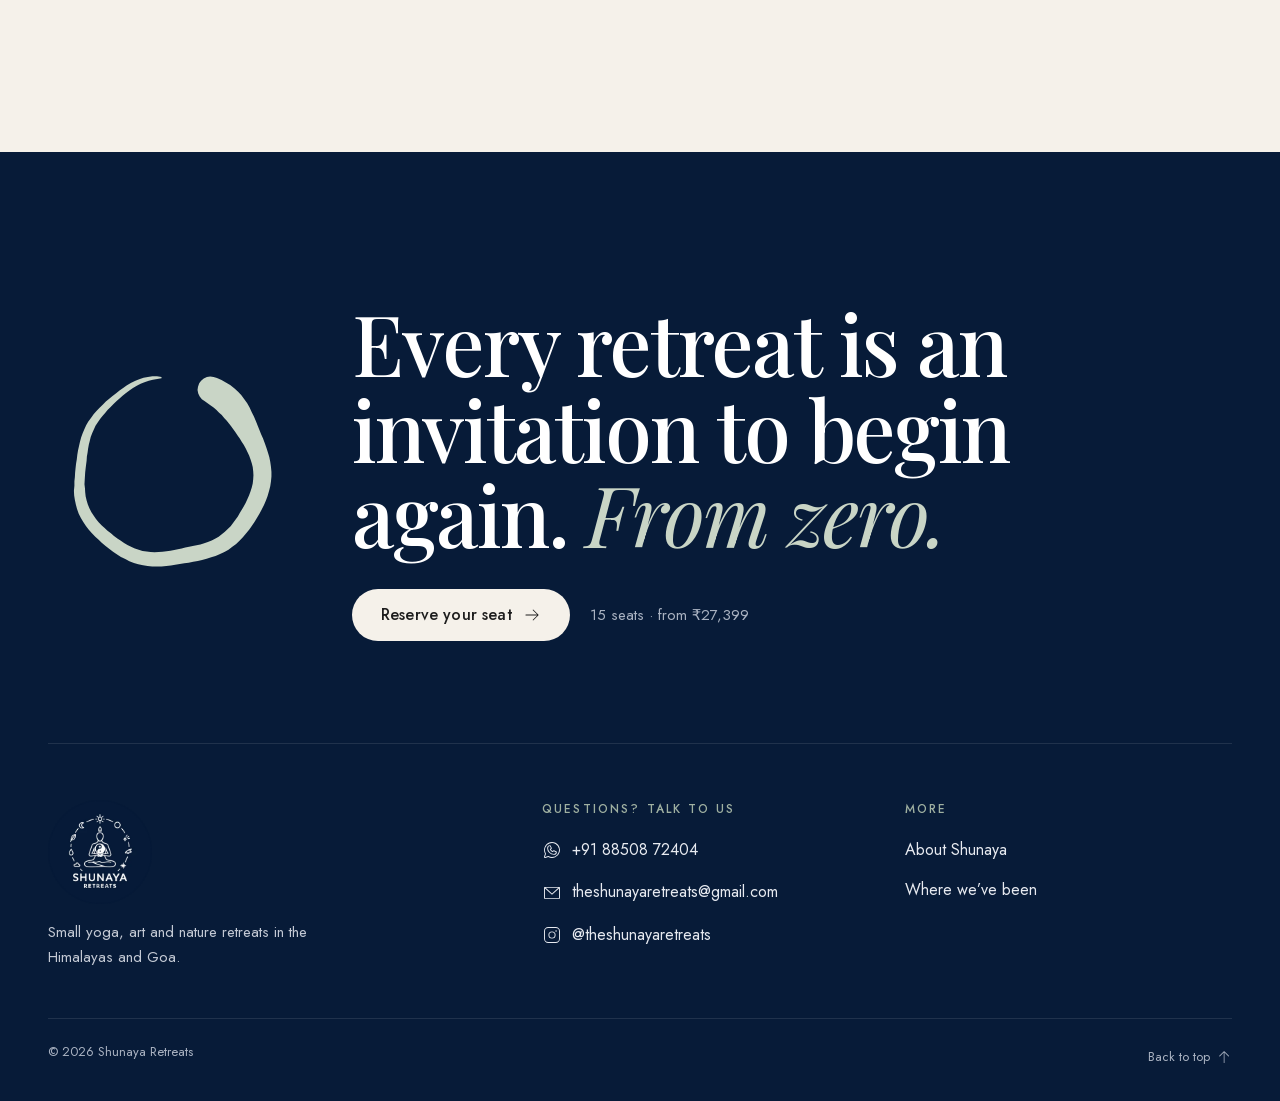
==== commit 9bf98bc2: "The Undoing deck: four-day itinerary, Mandala Sanctuary photos and logo - The four days now follow t" ====
--- a/bir.html
+++ b/bir.html
@@ -97,7 +97,7 @@
             <p class="eyebrow"><span class="eyebrow__num">02</span><span data-bind="upcoming.length"></span></p>
             <h2 id="days-title">The four <em>days</em></h2>
           </div>
-          <p class="lead">A slow, unhurried rhythm: yoga every morning, art in the afternoons, and evenings by the fire or under the stars.</p>
+          <p class="lead">Four days, one gentle reminder: arrive, unlearn, release, return.</p>
         </div>
         <ol class="days" id="bir-days" data-stagger data-tbc-from="bir.itineraryTbc"></ol>
       </div>
@@ -147,6 +147,7 @@
           <h2 id="stay-title" data-bind="stay.name">Mandala Sanctuary</h2>
           <p class="stay__kind" data-bind="stay.kind"></p>
           <p class="lead" data-bind="stay.text"></p>
+          <div class="stay__logo" id="bir-stay-logo"></div>
         </div>
         <div class="stay-gallery" id="bir-stay-gallery" data-stagger></div>
       </div>
--- a/css/styles.css
+++ b/css/styles.css
@@ -768,7 +768,7 @@
 .days { display: grid; gap: 14px; }
 @media (min-width: 768px) { .days { grid-template-columns: repeat(2, 1fr); gap: 20px; } }
 @media (min-width: 1100px) { .days { grid-template-columns: repeat(4, 1fr); } }
-.day { position: relative; background: var(--sand); border-radius: var(--radius); padding: 26px 24px 30px; overflow: hidden; }
+.day { position: relative; display: flex; flex-direction: column; background: var(--sand); border-radius: var(--radius); padding: 26px 24px 26px; overflow: hidden; }
 .day__top { display: flex; align-items: flex-end; justify-content: space-between; gap: 12px; margin-bottom: 14px; }
 .day__num {
   font-family: var(--font-head); font-style: italic; font-weight: 400;
@@ -780,6 +780,12 @@
 .day li { position: relative; padding-left: 20px; font-size: 0.9375rem; line-height: 1.5; }
 .day li + li { margin-top: 8px; }
 .day li::before { content: ''; position: absolute; left: 0; top: 0.5em; width: 8px; height: 8px; border-radius: 50%; border: 1.5px solid var(--sage); }
+/* the day's stage word sits at the foot of the card, so all four line up across a row */
+.day__stage {
+  margin-top: auto; padding-top: 28px; text-align: right;
+  font-family: var(--font-head); font-style: italic; font-size: 2.25rem; line-height: 1; letter-spacing: -0.02em; color: var(--sage);
+}
+@media (min-width: 768px) { .day__stage { font-size: 2.5rem; padding-top: 36px; } }
 
 .hosts { display: grid; gap: 16px; }
 @media (min-width: 768px) { .hosts { grid-template-columns: repeat(2, 1fr); gap: 20px; } }
@@ -804,9 +810,13 @@
 .stay { display: grid; gap: 28px; }
 @media (min-width: 900px) { .stay { grid-template-columns: 1fr 1.35fr; gap: 64px; align-items: center; } }
 .stay__kind { font-family: var(--font-head); font-style: italic; font-size: 1.375rem; margin: 10px 0 14px; color: var(--sage-deep); }
+.stay__logo { margin-top: 32px; }
+.stay__logo img { display: block; width: 168px; height: auto; opacity: .88; }
+@media (min-width: 900px) { .stay__logo { margin-top: 40px; } .stay__logo img { width: 196px; } }
 .stay-gallery { display: grid; grid-template-columns: 1fr 1fr; gap: 10px; }
 .stay-gallery > div { aspect-ratio: 4 / 3; border-radius: var(--radius-sm); overflow: hidden; }
 .stay-gallery > div:first-child { grid-column: 1 / -1; aspect-ratio: 16 / 9; }
+.stay-gallery img { width: 100%; height: 100%; object-fit: cover; }
 
 .rooms { display: grid; gap: 14px; }
 @media (min-width: 768px) { .rooms { grid-template-columns: repeat(2, 1fr); gap: 20px; } }
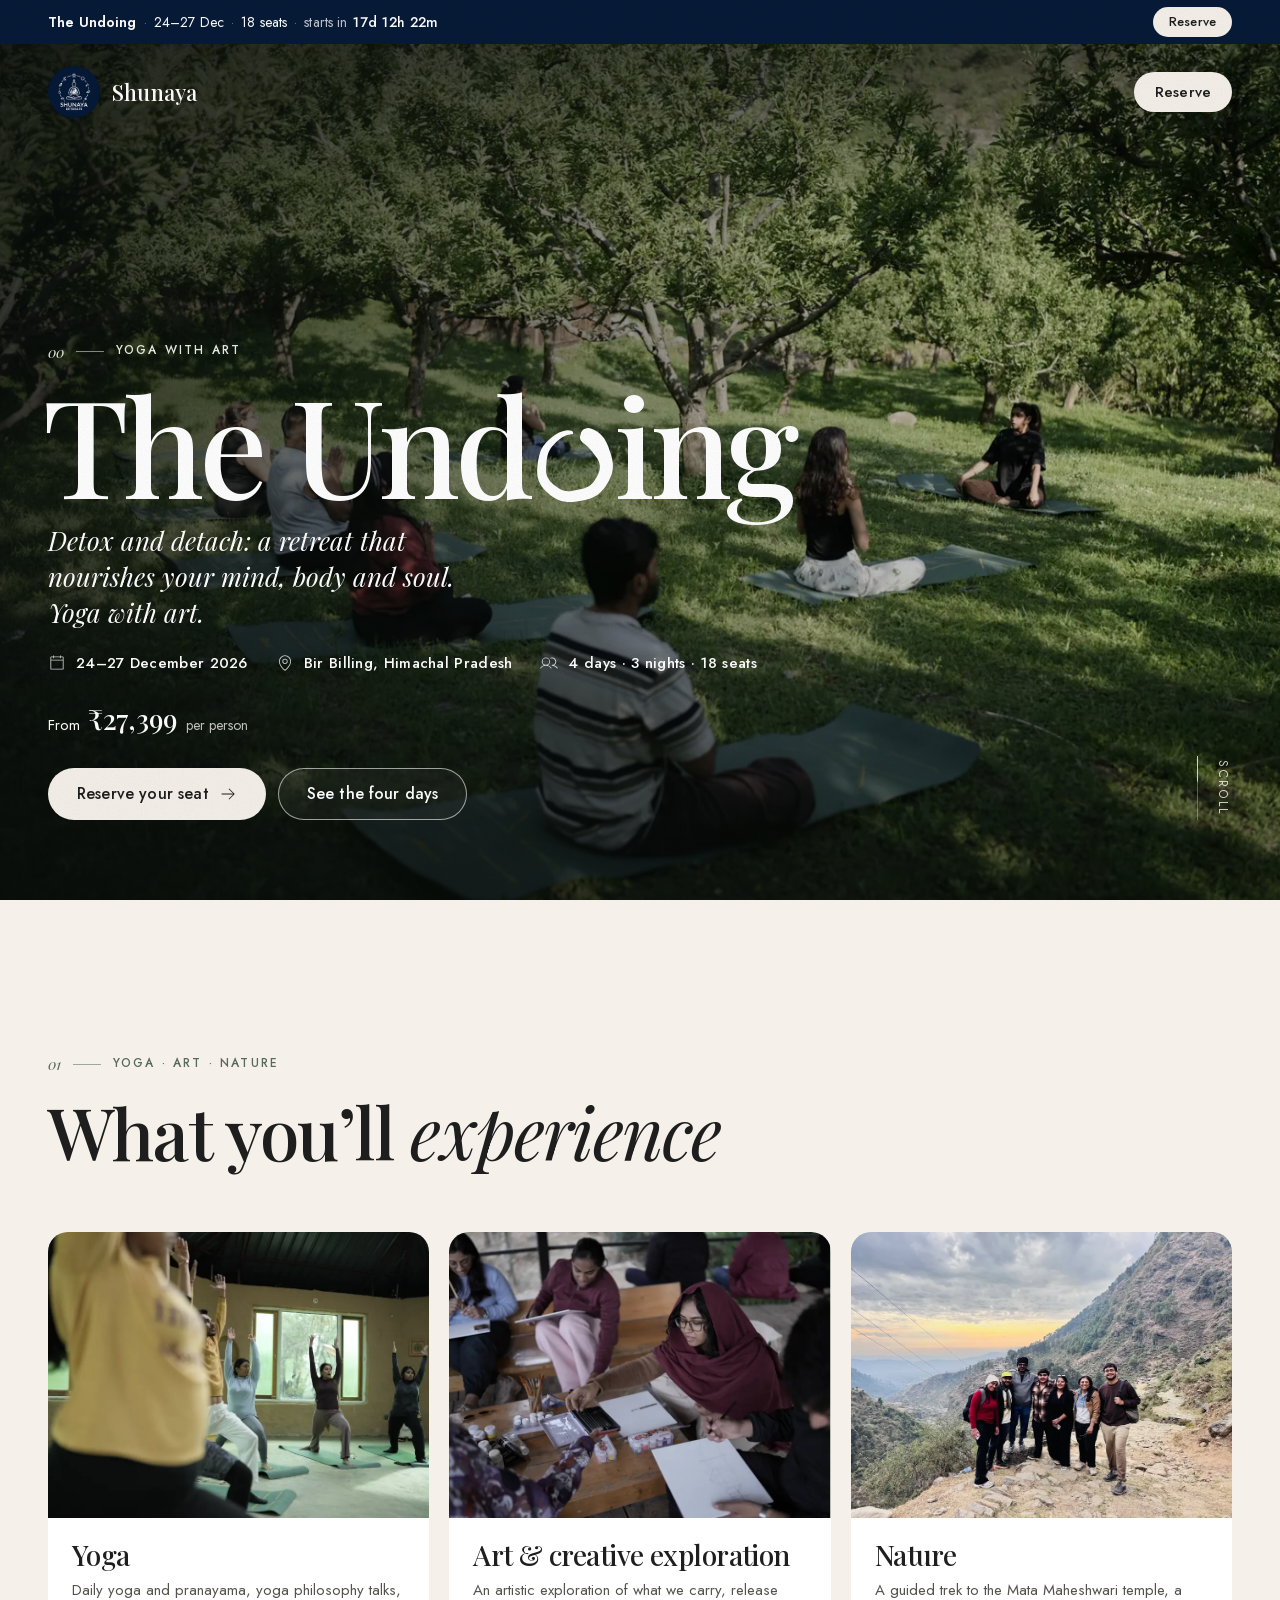
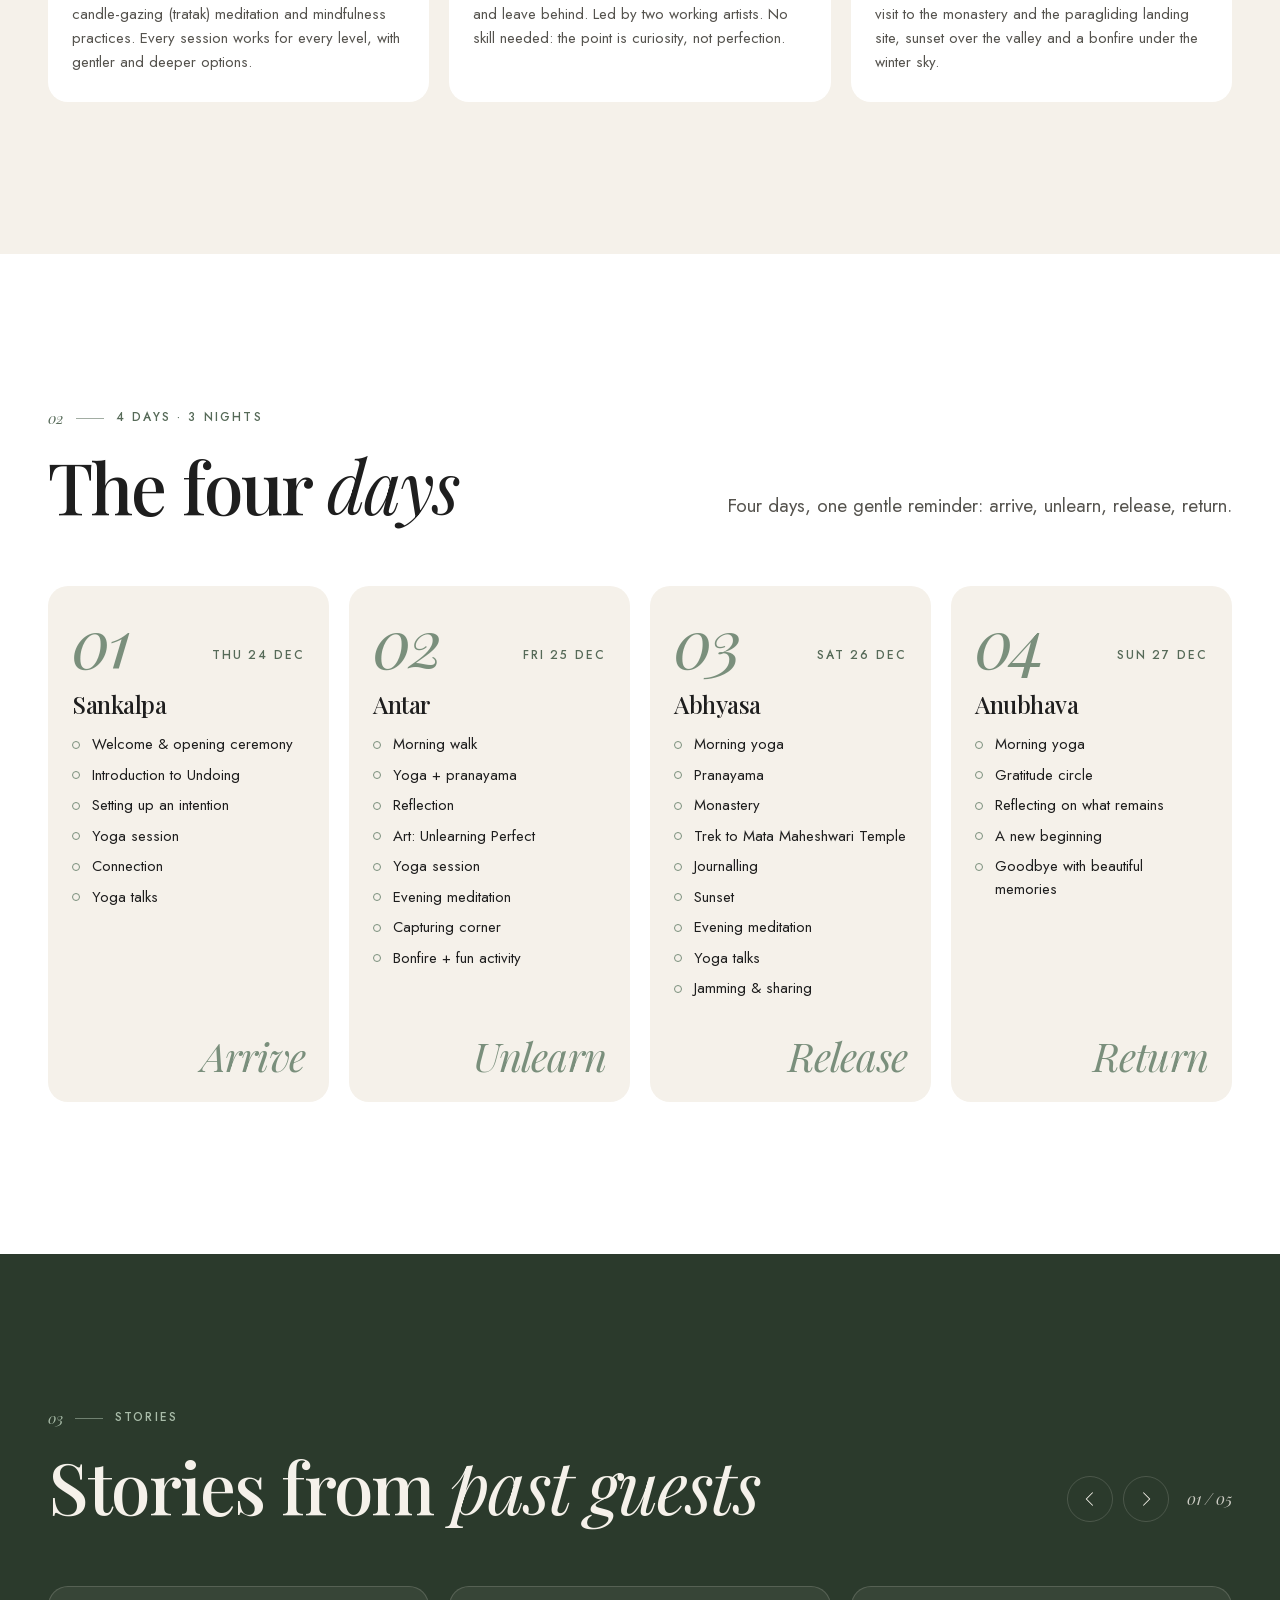
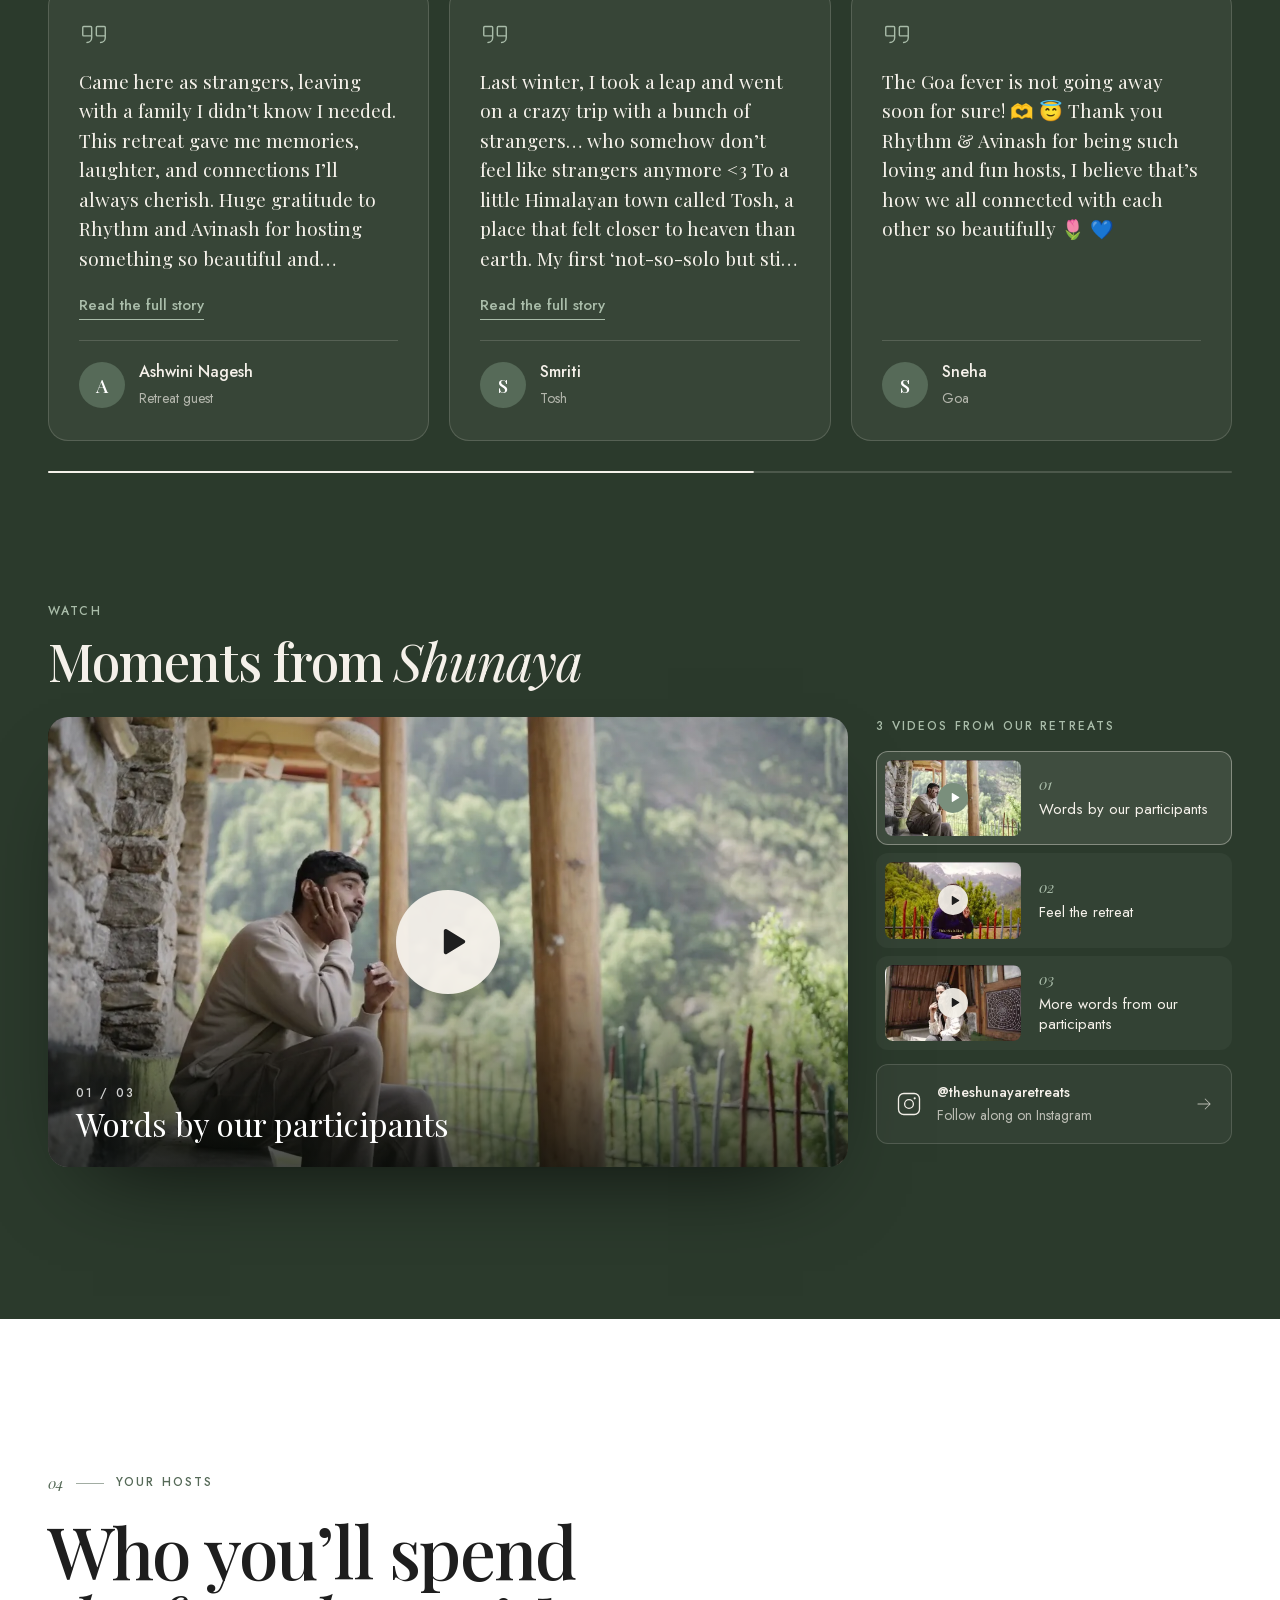
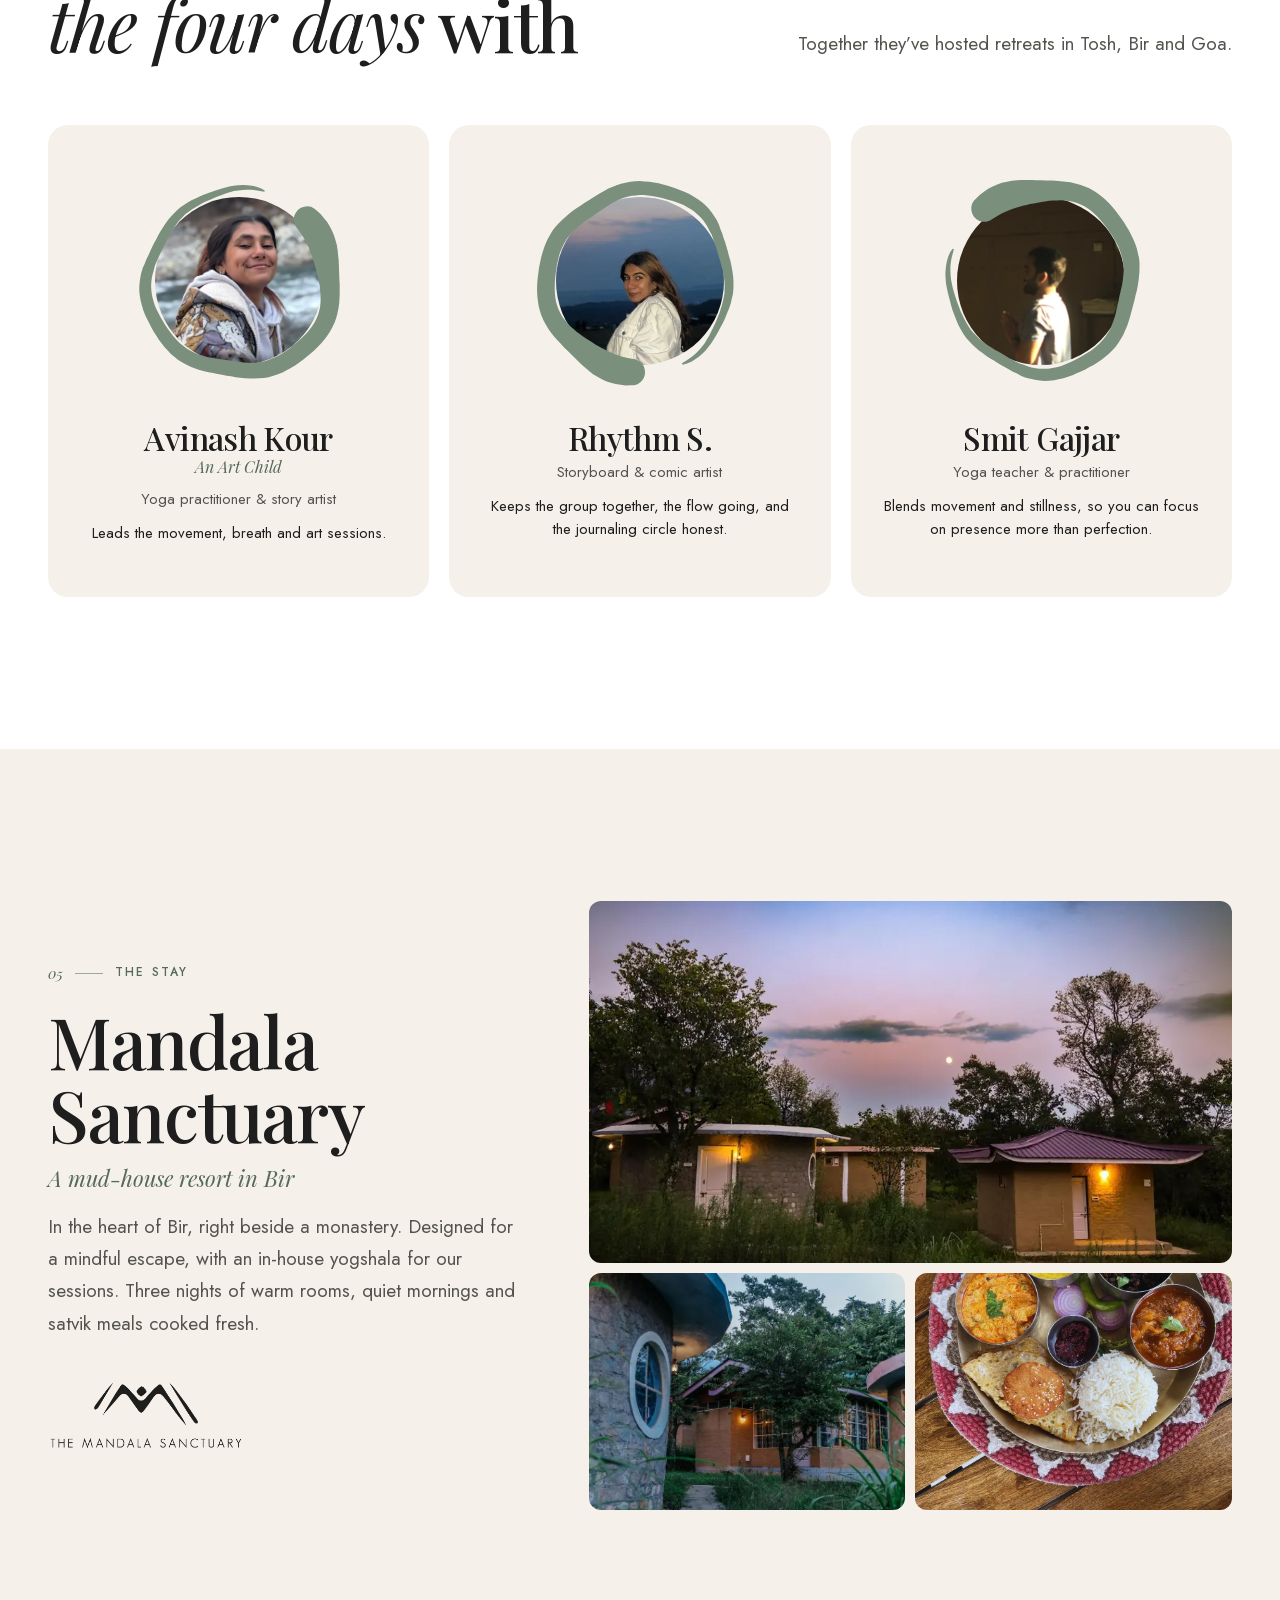
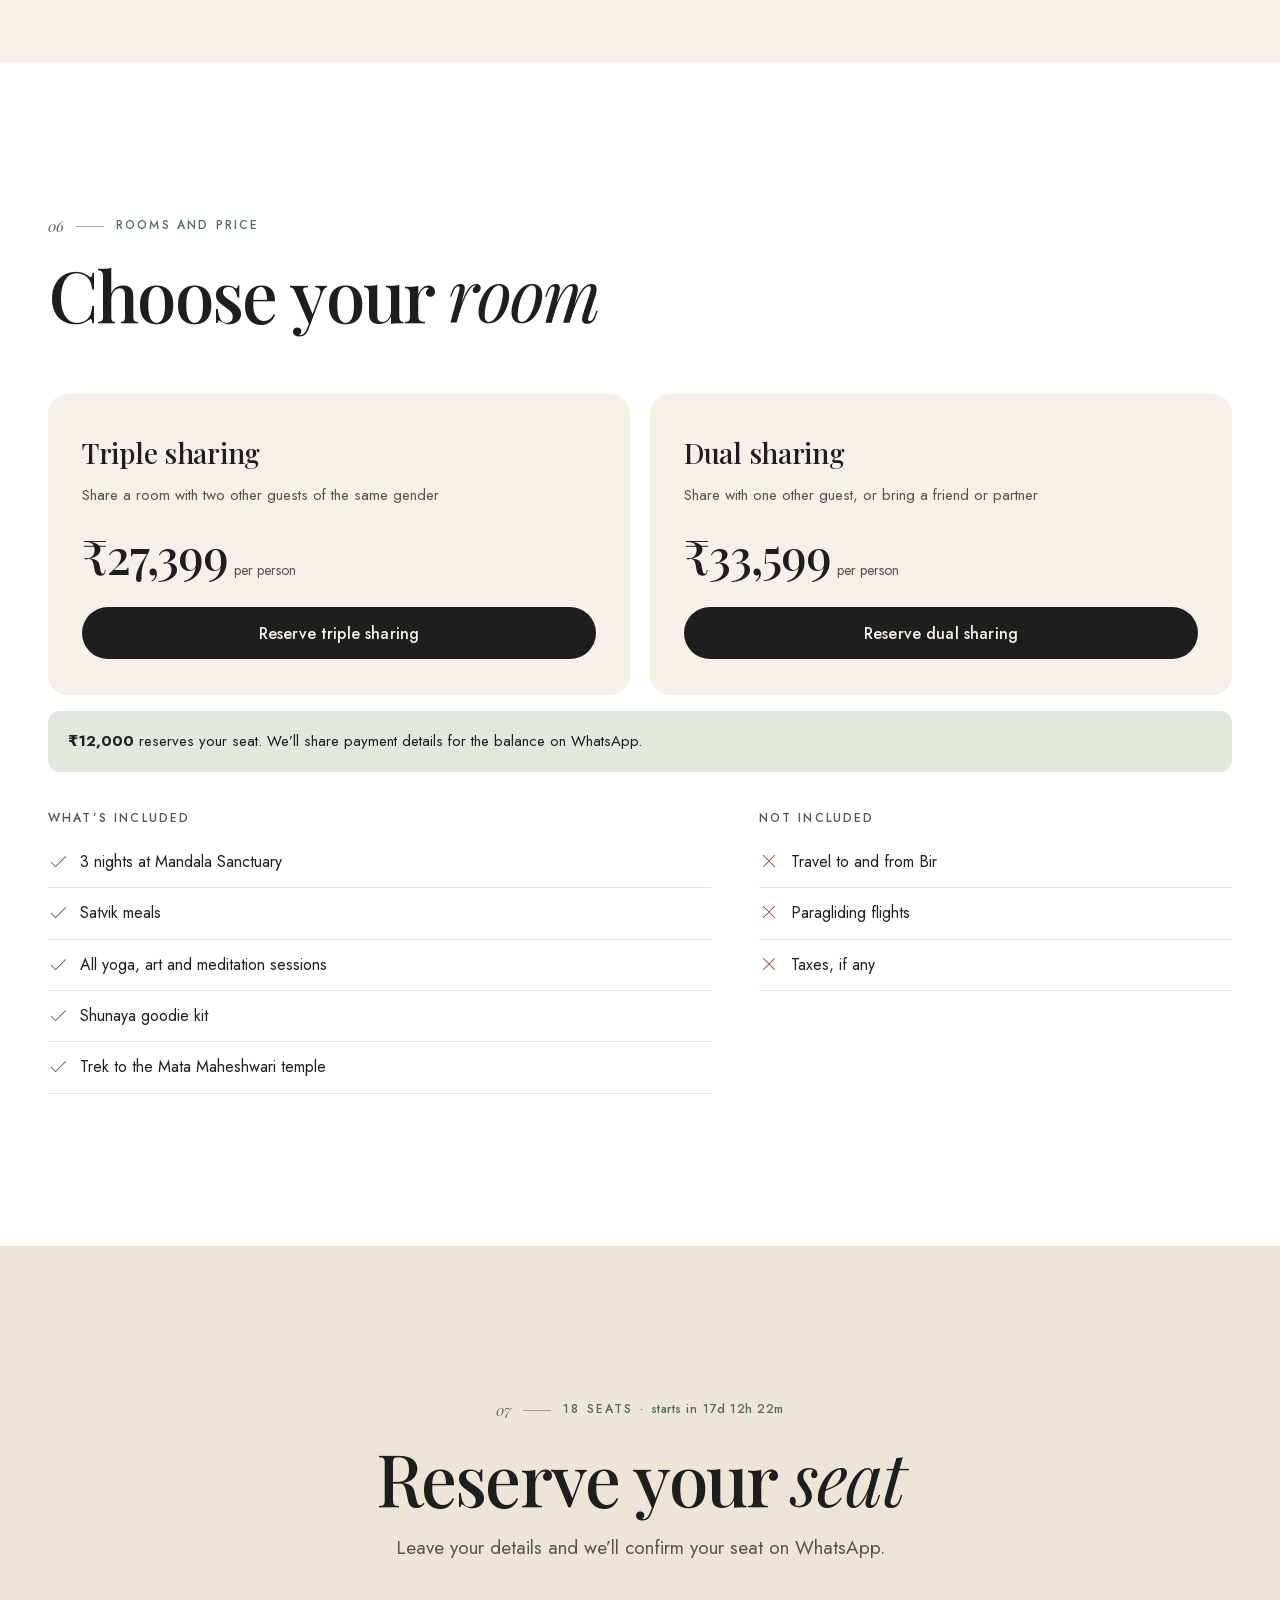
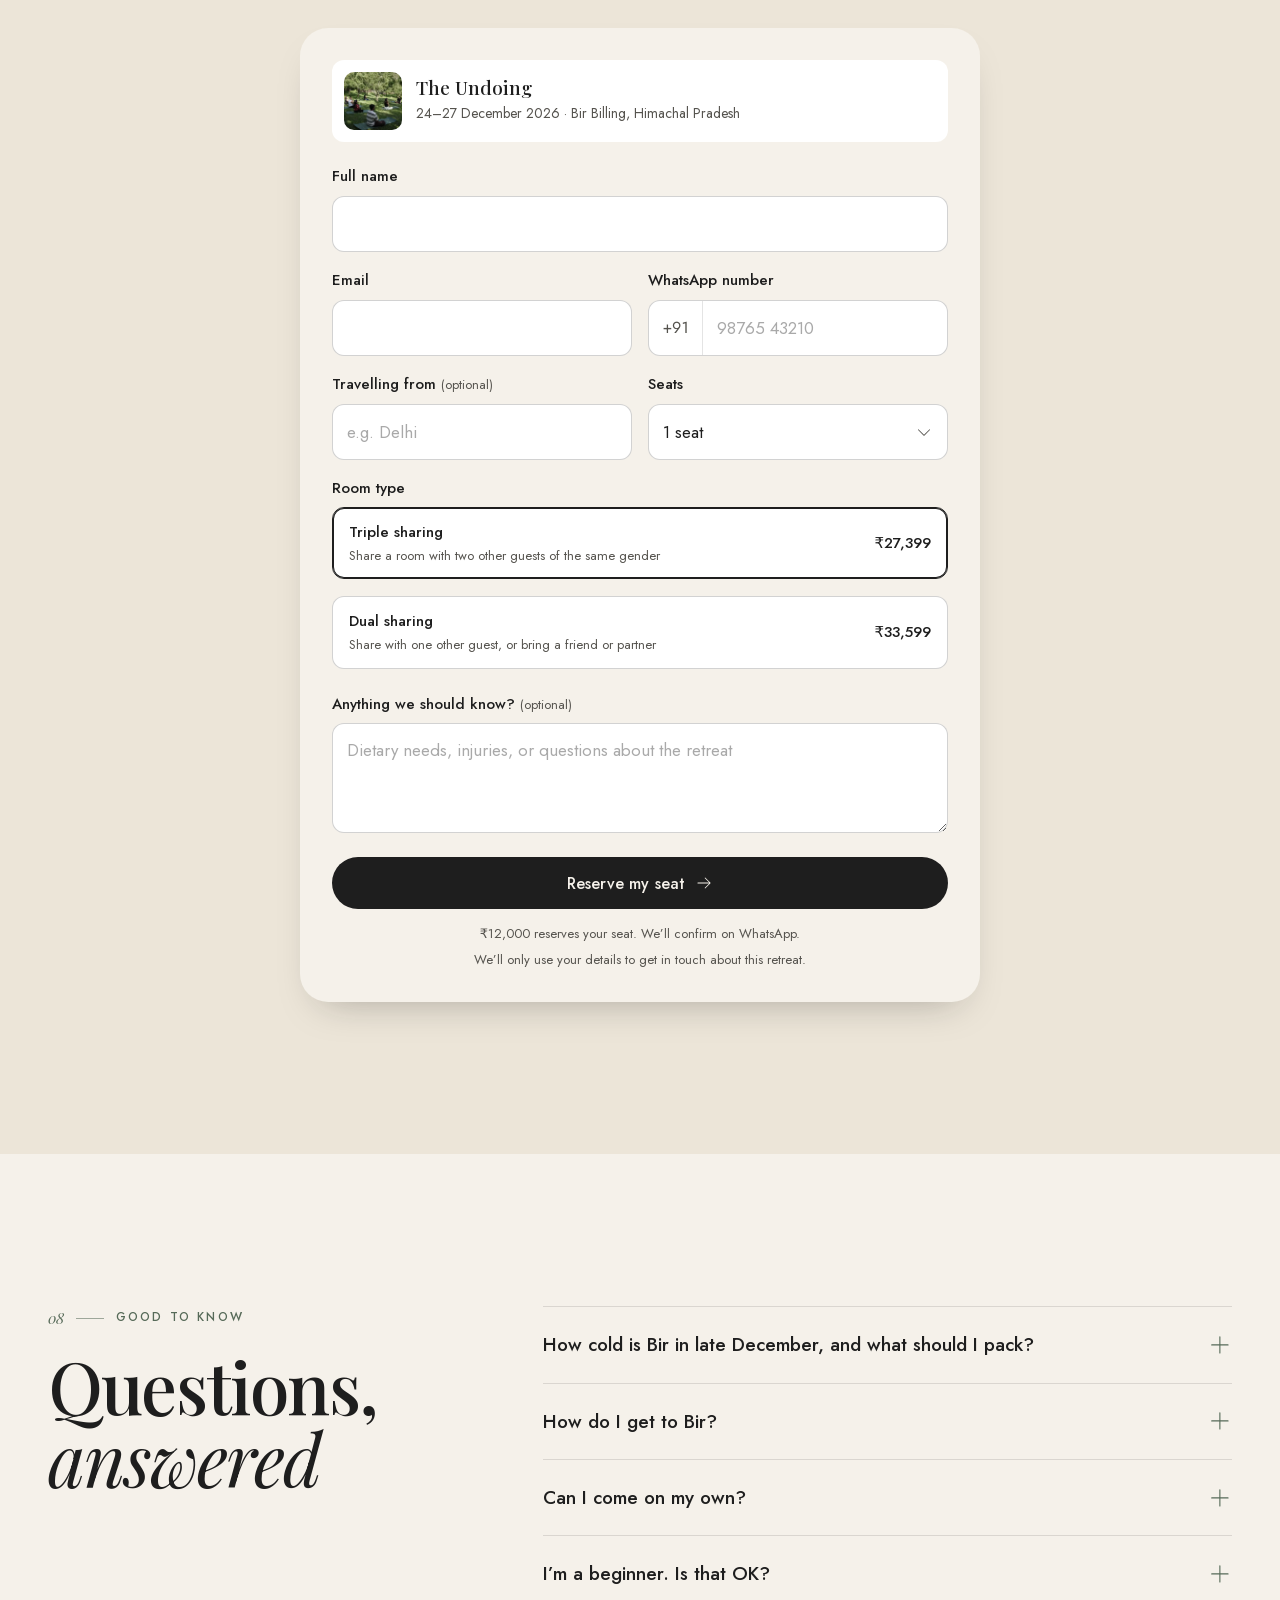
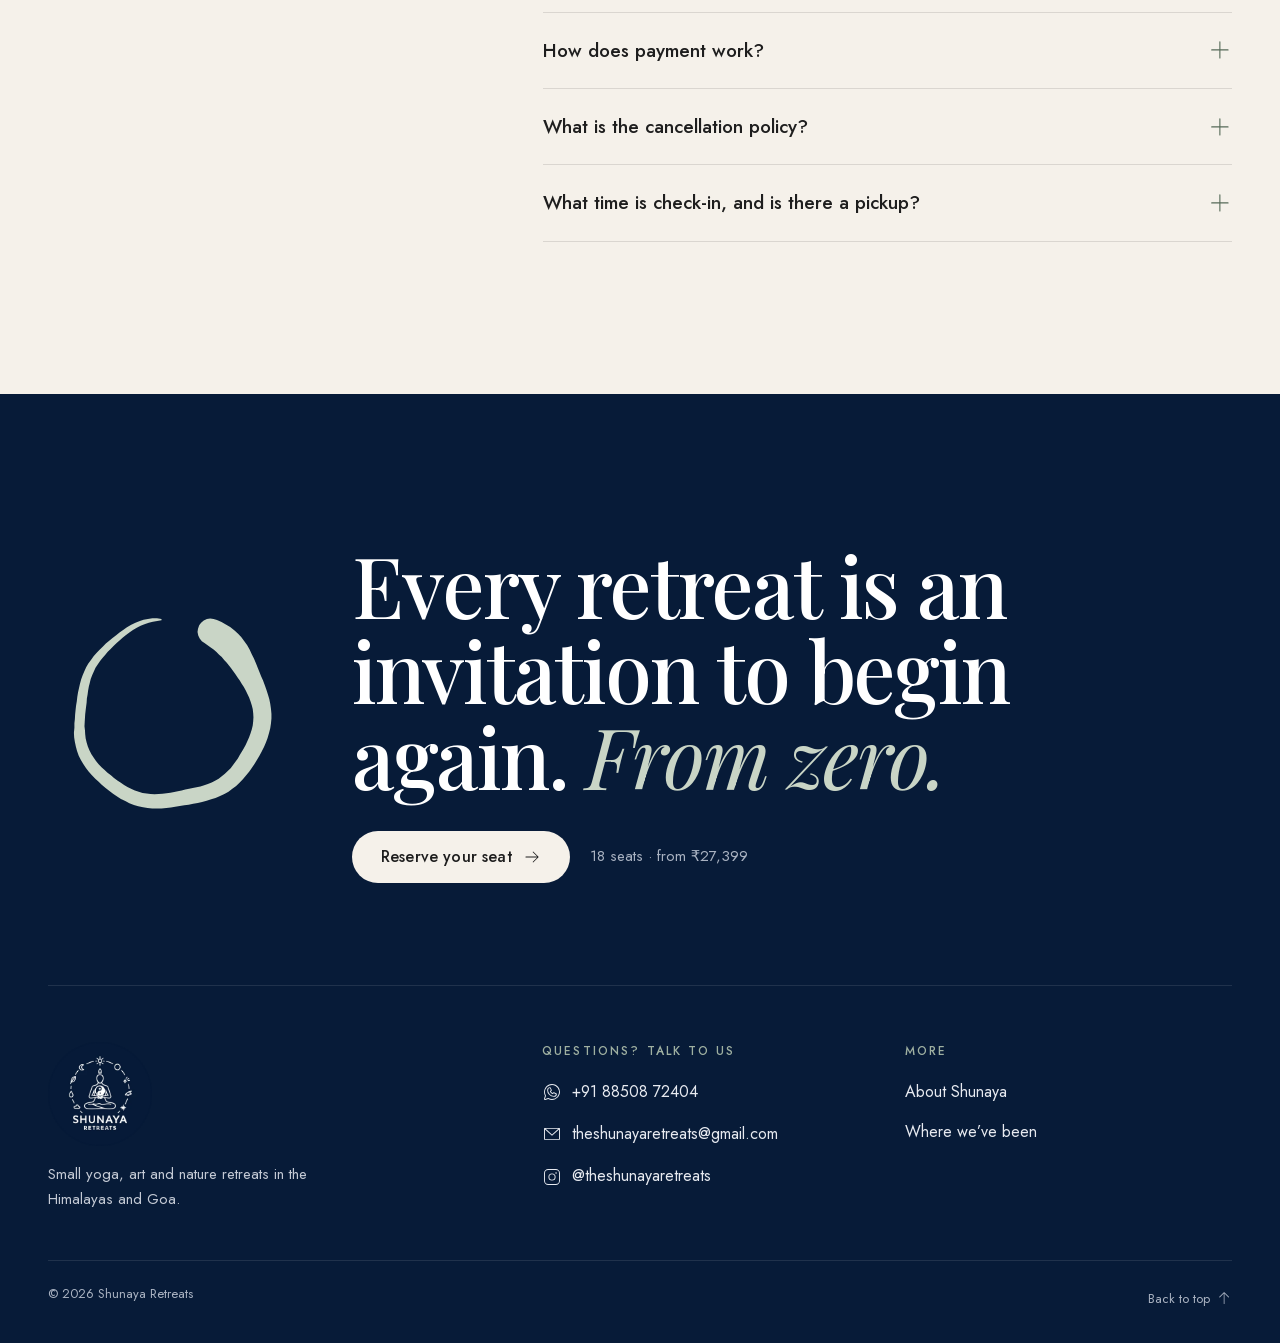
==== commit d793eba5: "QA fixes: deck-aligned copy, phone menu, accessibility, layout shift Content (per The Undoing deck):" ====
--- a/bir.html
+++ b/bir.html
@@ -6,6 +6,8 @@
   <title>The Undoing · 24–27 December 2026 · Bir · Shunaya Retreats</title>
   <meta name="description" content="The Undoing: four days of yoga, art and nature in Bir Billing, Himachal Pradesh, 24–27 December 2026. Detox and detach with Shunaya Retreats.">
   <meta name="theme-color" content="#071B38">
+  <!-- Prototype only: keep it out of search results. Remove on the real site. -->
+  <meta name="robots" content="noindex, nofollow">
 
   <!-- Open Graph / social previews (og:image must be an absolute URL; points at the GitHub Pages preview — switch to the final domain at launch) -->
   <meta property="og:type" content="website">
@@ -58,7 +60,7 @@
     <section class="hero lp-hero" id="top" aria-labelledby="hero-title">
       <div class="hero__media" data-tbc-from="upcoming.heroImage">
         <img src="assets/img/gallery/hero/meditation-apple-orchard-sm.webp"
-             srcset="assets/img/gallery/hero/meditation-apple-orchard-sm.webp 900w, assets/img/gallery/hero/meditation-apple-orchard.webp 2000w"
+             srcset="assets/img/gallery/hero/meditation-apple-orchard-sm.webp 900w, assets/img/gallery/hero/meditation-apple-orchard-md.webp 1400w, assets/img/gallery/hero/meditation-apple-orchard.webp 2000w"
              sizes="100vw" alt="Guests meditating on mats in a sunlit apple orchard at a Shunaya retreat"
              width="2000" height="1333" fetchpriority="high">
       </div>
@@ -66,9 +68,9 @@
         <div>
           <p class="eyebrow" data-intro style="--d:.15s"><span class="eyebrow__num">00</span><span>Yoga with art</span></p>
           <h1 class="hero__title" id="hero-title" data-bind="upcoming.name" data-enso-zero data-intro style="--d:.25s">The Undoing</h1>
-          <p class="hero__promise" data-bind="upcoming.promise" data-intro style="--d:.45s"></p>
-          <ul class="hero__meta" data-intro style="--d:.55s"><li><svg class="icon" aria-hidden="true"><use href="assets/icons/icons.svg#i-calendar-blank"></use></svg><span data-bind="upcoming.datesLong"></span></li><li><svg class="icon" aria-hidden="true"><use href="assets/icons/icons.svg#i-map-pin"></use></svg><span data-bind="upcoming.place"></span></li><li><svg class="icon" aria-hidden="true"><use href="assets/icons/icons.svg#i-users"></use></svg><span><span data-bind="upcoming.length"></span> · <span data-bind="upcoming.seats"></span></span></li></ul>
-          <p class="hero__price" data-intro style="--d:.65s">From <strong data-bind="upcoming.priceFrom"></strong> <small>per person</small></p>
+          <p class="hero__promise" data-bind="upcoming.promise" data-intro style="--d:.45s">Detox and detach: a retreat that nourishes your mind, body and soul. Yoga with art.</p>
+          <ul class="hero__meta" data-intro style="--d:.55s"><li><svg class="icon" aria-hidden="true"><use href="assets/icons/icons.svg#i-calendar-blank"></use></svg><span data-bind="upcoming.datesLong">24–27 December 2026</span></li><li><svg class="icon" aria-hidden="true"><use href="assets/icons/icons.svg#i-map-pin"></use></svg><span data-bind="upcoming.place">Bir Billing, Himachal Pradesh</span></li><li><svg class="icon" aria-hidden="true"><use href="assets/icons/icons.svg#i-users"></use></svg><span><span data-bind="upcoming.length">4 days · 3 nights</span> · <span data-bind="upcoming.seats">18 seats</span></span></li></ul>
+          <p class="hero__price" data-intro style="--d:.65s">From <strong data-bind="upcoming.priceFrom">₹27,399</strong> <small>per person</small></p>
           <div class="hero__actions" data-intro style="--d:.75s">
             <button type="button" class="btn btn--light" data-reserve>Reserve your seat <svg class="icon btn__arrow" aria-hidden="true"><use href="assets/icons/icons.svg#i-arrow-right"></use></svg></button>
             <a class="btn btn--outline-light" href="#days">See the four days</a>
@@ -131,9 +133,12 @@
     <!-- 5. Your hosts -->
     <section class="section section--white" id="hosts" aria-labelledby="hosts-title">
       <div class="container">
-        <div class="section-head" data-reveal>
-          <p class="eyebrow"><span class="eyebrow__num">04</span><span>Your hosts</span></p>
-          <h2 id="hosts-title">Who you’ll spend <em>the four days</em> with</h2>
+        <div class="section-head section-head--split" data-reveal>
+          <div>
+            <p class="eyebrow"><span class="eyebrow__num">04</span><span>Your hosts</span></p>
+            <h2 id="hosts-title">Who you’ll spend <em>the four days</em> with</h2>
+          </div>
+          <p class="lead">Together they’ve hosted retreats in Tosh, Bir and Goa.</p>
         </div>
         <div class="hosts" id="bir-hosts" data-stagger></div>
       </div>
--- a/css/styles.css
+++ b/css/styles.css
@@ -46,7 +46,7 @@
   --ink: #1E1E1E;
   --ink-soft: #55534E;
   --sage: #7A8F7C;
-  --sage-deep: #5F7461;
+  --sage-deep: #566A58;   /* darkened from #5F7461 so small labels pass 4.5:1 on sand and beige */
   --sage-soft: #E3E8DF;
   --sage-light: #A9BCA9;
   --forest: #2B3A2C;
@@ -228,6 +228,7 @@
 .countdown-bar__label { opacity: .75; margin-right: 4px; }
 .countdown-bar .btn { --mx: 0px; min-height: 30px; padding: 5px 15px; font-size: 0.8125rem; background: var(--sand); color: var(--ink); flex: none; }
 .countdown-bar .btn:hover { background: #fff; }
+.countdown-bar .btn::after { content: ''; position: absolute; inset: -7px -4px; }   /* 44px tap area, same look */
 .hide-below-480 { display: none; }
 @media (min-width: 480px) { .hide-below-480 { display: inline; } }
 @media (min-width: 768px) { .countdown-bar__text { font-size: 0.875rem; } }
@@ -258,6 +259,25 @@
   .site-nav a:hover { background-size: 100% 1px; background-position: 0 100%; }
   .site-header .btn { display: inline-flex; }
 }
+/* Phone menu: a button that opens the nav as a panel under the header (below 900px) */
+.nav-toggle {
+  display: grid; align-content: center; justify-items: center; gap: 6px;
+  width: 44px; height: 44px; margin-left: auto; margin-right: -8px; padding: 0;
+  border: 0; border-radius: 50%; background: transparent; color: inherit; cursor: pointer;
+}
+.nav-toggle span { display: block; width: 22px; height: 1.5px; background: currentColor; transition: transform .3s var(--ease); }
+html.nav-open .nav-toggle span:first-child { transform: translateY(3.75px) rotate(45deg); }
+html.nav-open .nav-toggle span:last-child { transform: translateY(-3.75px) rotate(-45deg); }
+@media (max-width: 899px) {
+  .site-header__inner { position: relative; }
+  html.nav-open .site-nav {
+    display: flex; flex-direction: column; position: absolute; top: calc(100% - 6px); left: var(--gutter); right: var(--gutter);
+    padding: 8px; border-radius: var(--radius); background: var(--navy); box-shadow: var(--shadow);
+  }
+  .site-nav a { padding: 14px 16px; border-radius: var(--radius-sm); color: var(--sand); text-decoration: none; font-size: 1.0625rem; }
+  .site-nav a:hover, .site-nav a:focus-visible { background: rgba(245, 241, 234, .08); }
+}
+@media (min-width: 900px) { .nav-toggle { display: none; } }
 /* Landing page header: logo + Reserve only (the bar's Reserve covers small phones) */
 .lp-header .btn { display: none; }
 @media (min-width: 600px) { .lp-header .btn { display: inline-flex; } }
@@ -325,7 +345,7 @@
   }
   .hero__scroll {
     display: flex; flex-direction: column; align-items: center; gap: 14px;
-    font-size: 0.6875rem; letter-spacing: .24em; text-transform: uppercase; opacity: .8;
+    font-size: 0.75rem; letter-spacing: .22em; text-transform: uppercase; opacity: .8;
     writing-mode: vertical-rl;
   }
   .hero__scroll::after {
@@ -465,7 +485,7 @@
 .chip {
   display: inline-block; padding: 5px 11px; border-radius: 999px;
   background: var(--chip); color: var(--ink);
-  font-size: 0.6875rem; font-weight: 500; letter-spacing: .16em; text-transform: uppercase;
+  font-size: 0.75rem; font-weight: 500; letter-spacing: .14em; text-transform: uppercase;
 }
 .retreat-card__img .chip { position: absolute; top: 12px; left: 12px; background: rgba(245,241,234,.92); -webkit-backdrop-filter: blur(6px); backdrop-filter: blur(6px); }
 .retreat-card__body { padding: 18px 2px 4px; display: flex; flex-direction: column; gap: 6px; flex: 1; }
@@ -581,7 +601,7 @@
 .avatar {
   width: 46px; height: 46px; flex: none; border-radius: 50%;
   display: grid; place-items: center;
-  background: var(--sage); color: #fff;
+  background: var(--sage-deep); color: #fff;
   font-family: var(--font-head); font-size: 1.1875rem; font-weight: 500;
 }
 .quote-card__name { font-weight: 500; line-height: 1.3; }
@@ -627,7 +647,7 @@
 .watch__poster:hover .watch__play { transform: translate(-50%, -50%) scale(1.07); }
 .watch__play svg { width: 30%; height: 30%; margin-left: 7%; }
 .watch__caption { position: absolute; z-index: 1; left: 20px; right: 20px; bottom: 16px; display: flex; flex-direction: column; gap: 2px; text-align: left; }
-.watch__kicker { font-size: 0.6875rem; font-weight: 500; letter-spacing: .18em; text-transform: uppercase; opacity: .8; }
+.watch__kicker { font-size: 0.75rem; font-weight: 500; letter-spacing: .18em; text-transform: uppercase; opacity: .8; }
 .watch__name { font-family: var(--font-head); font-size: clamp(1.25rem, 2.6vw, 2rem); line-height: 1.15; }
 @media (min-width: 768px) { .watch__caption { left: 28px; right: 28px; bottom: 24px; } }
 @media (max-width: 599px) {
@@ -669,7 +689,7 @@
 .watch__side .ig-slot {
   display: flex; align-items: center; gap: 14px; text-align: left;
   border-radius: var(--radius-sm); padding: 16px 18px;
-  background: rgba(245, 241, 234, .04); border: 1px dashed var(--line-light);
+  background: rgba(245, 241, 234, .04); border: 1px solid var(--line-light);
   color: var(--sand); text-decoration: none; font-size: 0.875rem;
   transition: background-color .3s var(--ease);
 }
@@ -677,6 +697,8 @@
 .watch__side .ig-slot svg { width: 28px; height: 28px; flex: none; }
 .watch__side .ig-slot strong { display: block; font-weight: 500; }
 .watch__side .ig-slot span span { opacity: .7; }
+.watch__side .ig-slot .ig-slot__arrow { width: 18px; height: 18px; margin-left: auto; opacity: .7; transition: transform .3s var(--ease); }
+.watch__side .ig-slot:hover .ig-slot__arrow { transform: translateX(3px); }
 
 /* ---------- 5. Brands ---------- */
 /* Logo tiles: centred rows so any number of brands sits evenly */
@@ -692,6 +714,7 @@
 .brand-slot:hover { background: rgba(255,255,255,.6); }
 .brand-slot img { max-height: var(--h, 38px); width: auto; max-width: 100%; object-fit: contain; filter: grayscale(1) contrast(1.15); opacity: .85; mix-blend-mode: multiply; transition: filter .4s var(--ease), opacity .4s var(--ease); }
 .brand-slot:hover img { filter: none; opacity: 1; }
+.brand-slot--pale img { filter: grayscale(1) brightness(.55) contrast(1.6); }   /* light-coloured logos (Scarlet Blinks) */
 .brand-slot--empty { text-align: center; color: rgba(30,30,30,.4); font-size: 0.6875rem; letter-spacing: .14em; text-transform: uppercase; }
 @media (min-width: 768px) { .brand-slot { height: 132px; } }
 
@@ -788,8 +811,9 @@
 @media (min-width: 768px) { .day__stage { font-size: 2.5rem; padding-top: 36px; } }
 
 .hosts { display: grid; gap: 16px; }
-@media (min-width: 768px) { .hosts { grid-template-columns: repeat(2, 1fr); gap: 20px; } }
-.host { display: grid; grid-template-columns: 104px 1fr; gap: 40px; align-items: center; background: var(--sand); border-radius: var(--radius); padding: 38px 24px 38px 40px; overflow: hidden; }
+/* phones: photo beside the text. 768px+: one column per host (--n is set from data.js), photo above the text */
+@media (min-width: 768px) { .hosts { grid-template-columns: repeat(var(--n, 2), 1fr); gap: 20px; } }
+.host { display: grid; grid-template-columns: 104px 1fr; gap: 30px; align-items: center; background: var(--sand); border-radius: var(--radius); padding: 36px 22px 36px 32px; overflow: hidden; }
 .host__photo { position: relative; width: 104px; height: 104px; }
 .host__photo img { width: 100%; height: 100%; object-fit: cover; border-radius: 50%; }
 /* ring sized so the brush circle wraps the portrait with a small gap */
@@ -797,12 +821,14 @@
 .host h3 { font-size: 1.625rem; }
 .host__handle { font-family: var(--font-head); font-style: italic; font-size: 1rem; color: var(--sage-deep); }
 .host__role { margin-top: 6px; font-size: 0.9375rem; color: var(--ink-soft); }
+.host__bio { margin-top: 10px; font-size: 0.9375rem; line-height: 1.55; color: var(--ink); max-width: 34ch; }
+@media (min-width: 768px) { .host__bio { margin-inline: auto; } }
 @media (min-width: 768px) {
-  .host { grid-template-columns: 132px 1fr; padding: 48px 32px 48px 52px; gap: 52px; }
+  .host { grid-template-columns: 1fr; justify-items: center; align-content: start; text-align: center; padding: 60px 24px 44px; gap: 44px; }
   .host__photo { width: 132px; height: 132px; }
 }
 @media (min-width: 1100px) {
-  .host { grid-template-columns: 168px 1fr; padding: 56px 40px 56px 64px; gap: 64px; }
+  .host { padding: 72px 32px 52px; gap: 56px; }
   .host__photo { width: 168px; height: 168px; }
   .host h3 { font-size: 2rem; }
 }
@@ -921,6 +947,8 @@
 .room-option input:focus-visible + .room-option__box { outline: 2px solid var(--sage); outline-offset: 2px; }
 .booking .btn--primary { margin-top: 8px; }
 .booking__fine { margin-top: 14px; font-size: 0.8125rem; color: var(--ink-soft); text-align: center; }
+.booking__fine.booking__privacy { margin-top: 4px; }
+.input-wrap.is-intl .input-wrap__prefix { display: none; }
 .booking__done { text-align: center; padding: 8px 0; }
 .booking__done:focus { outline: none; }
 .booking__done-icon { width: 64px; height: 64px; margin: 0 auto 16px; display: grid; place-items: center; color: var(--forest); }
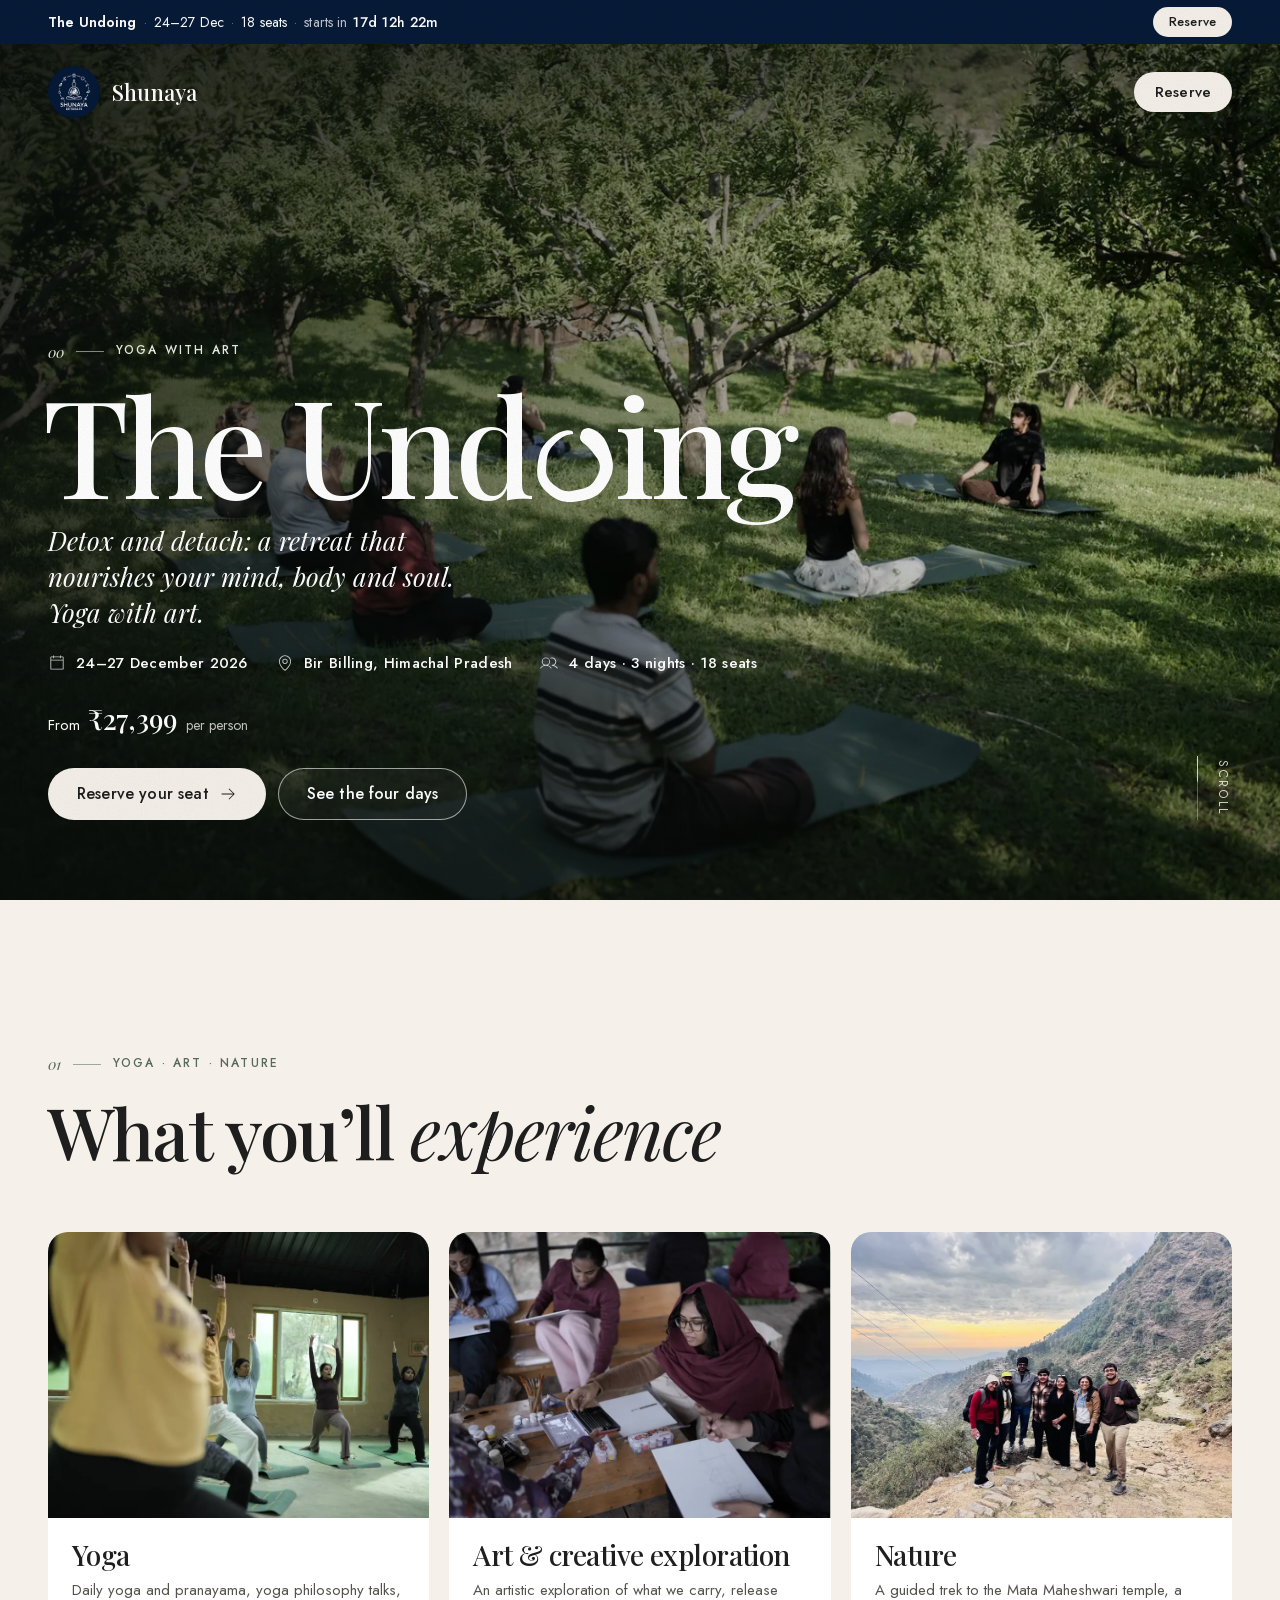
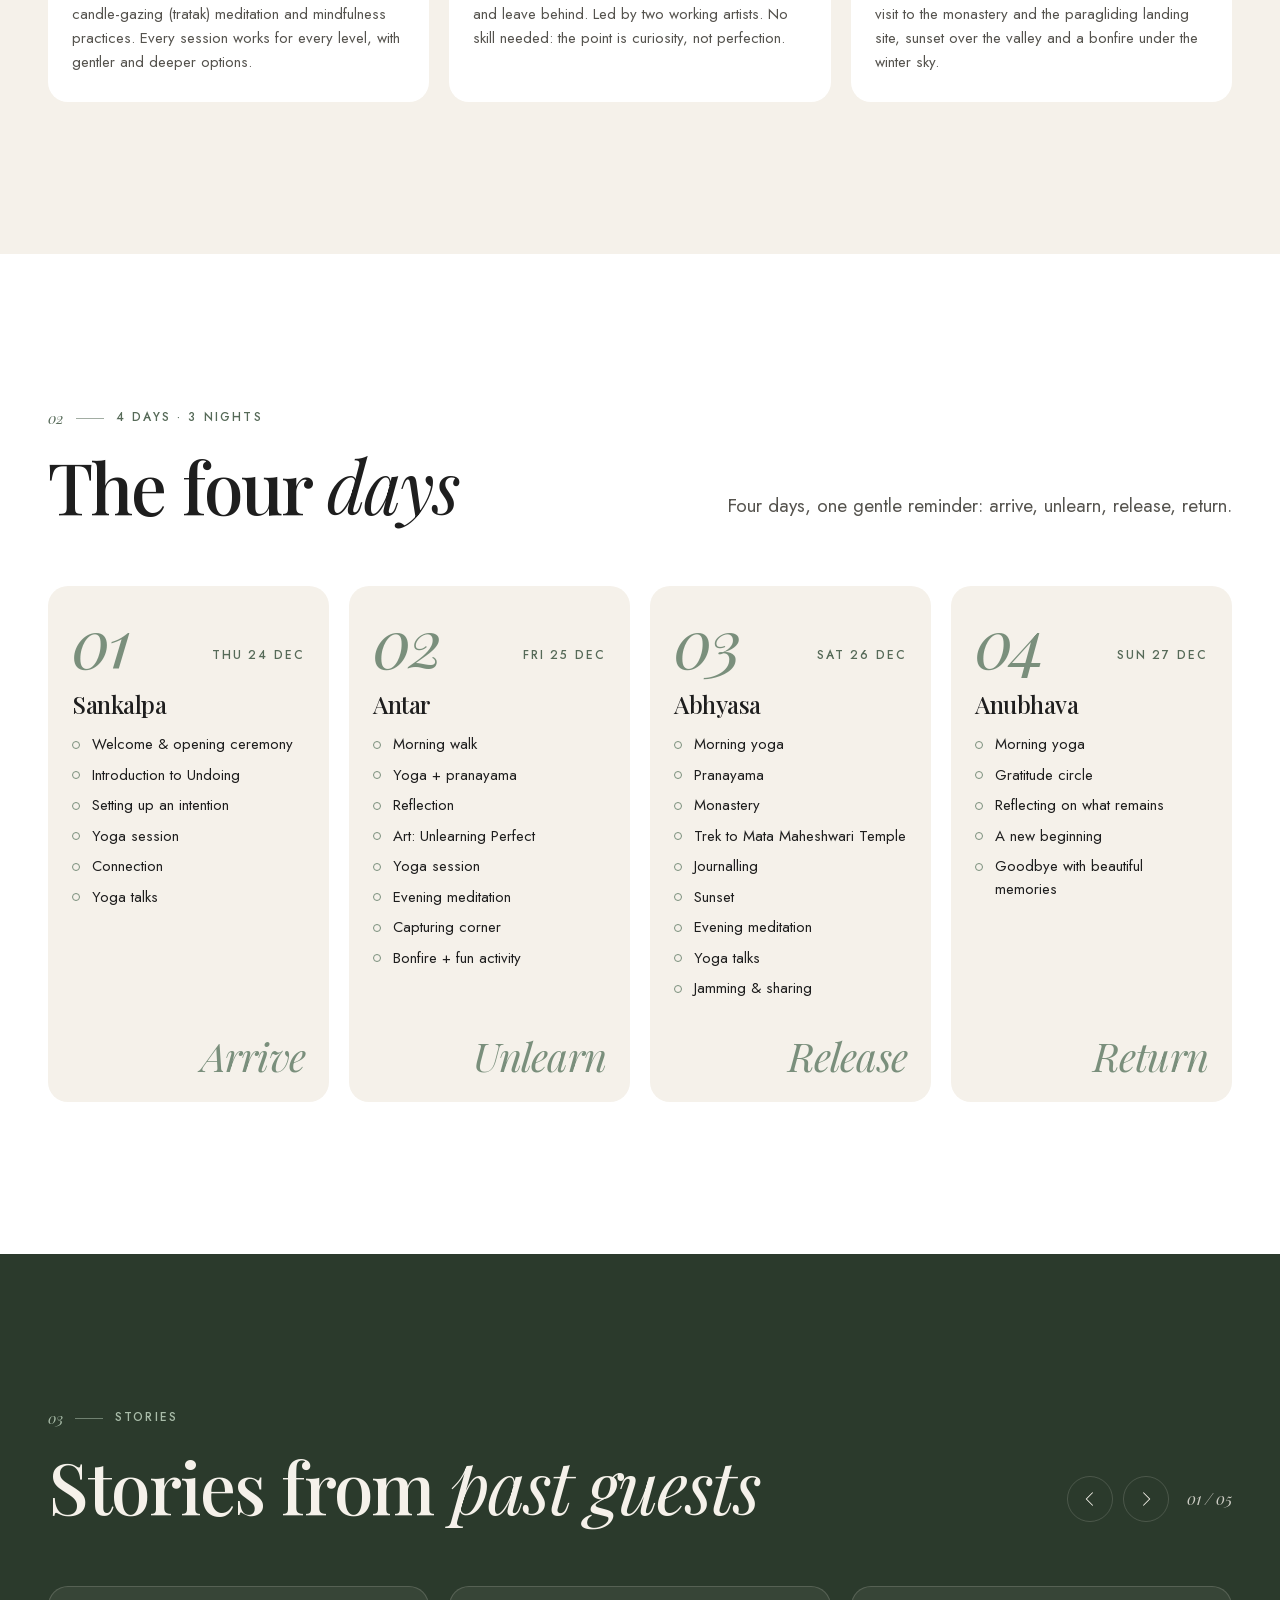
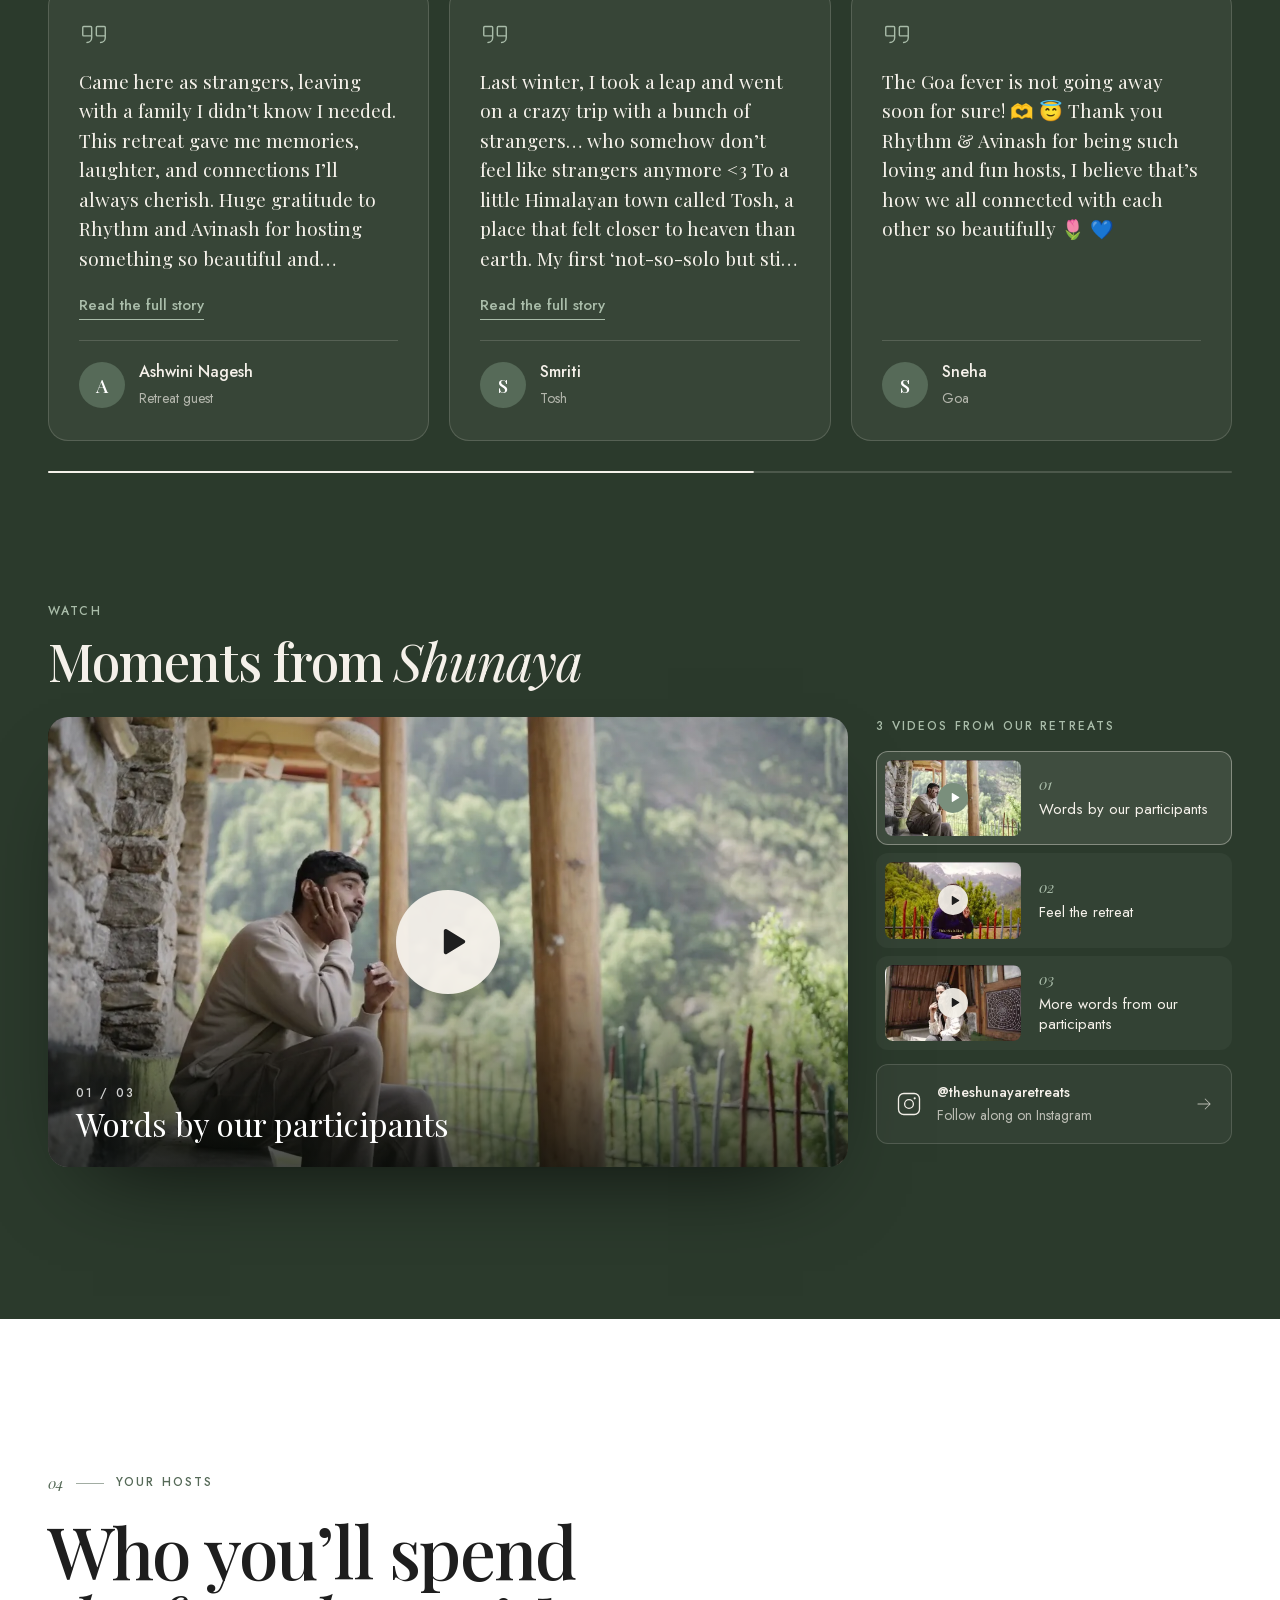
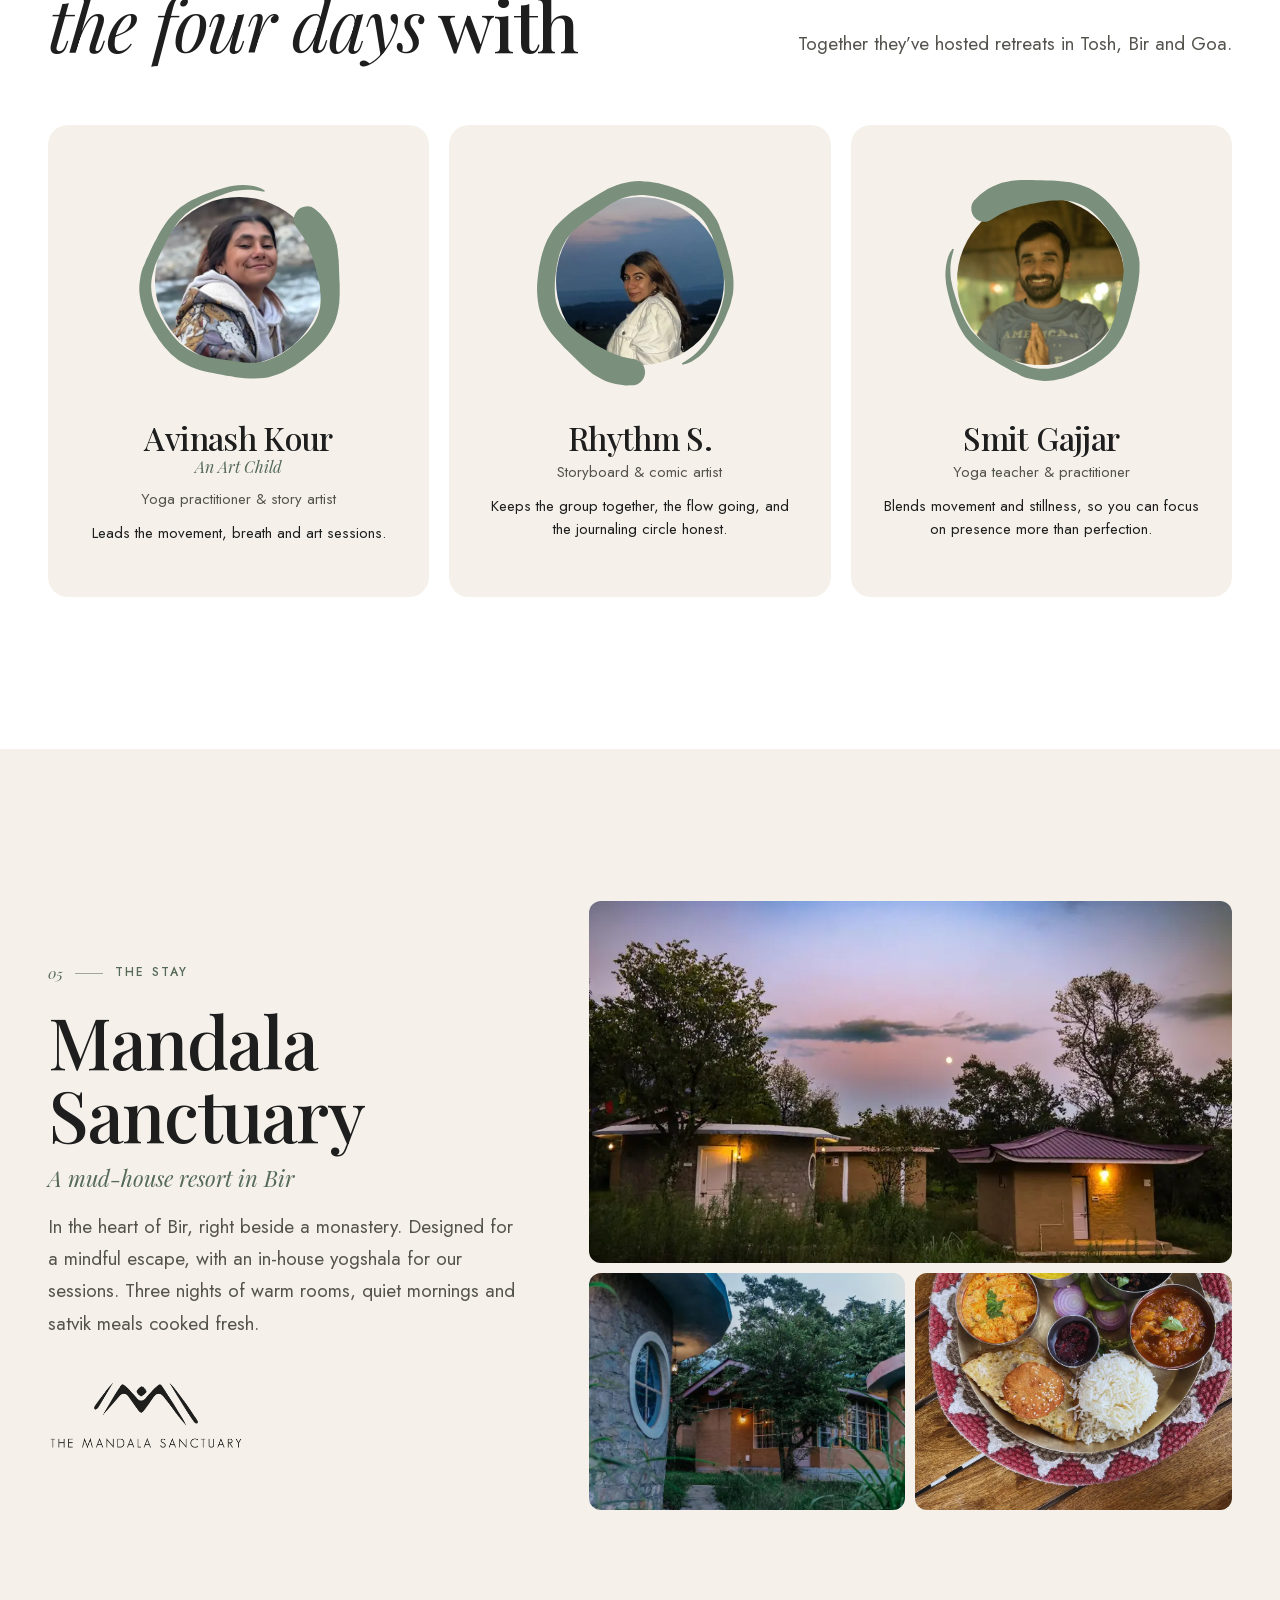
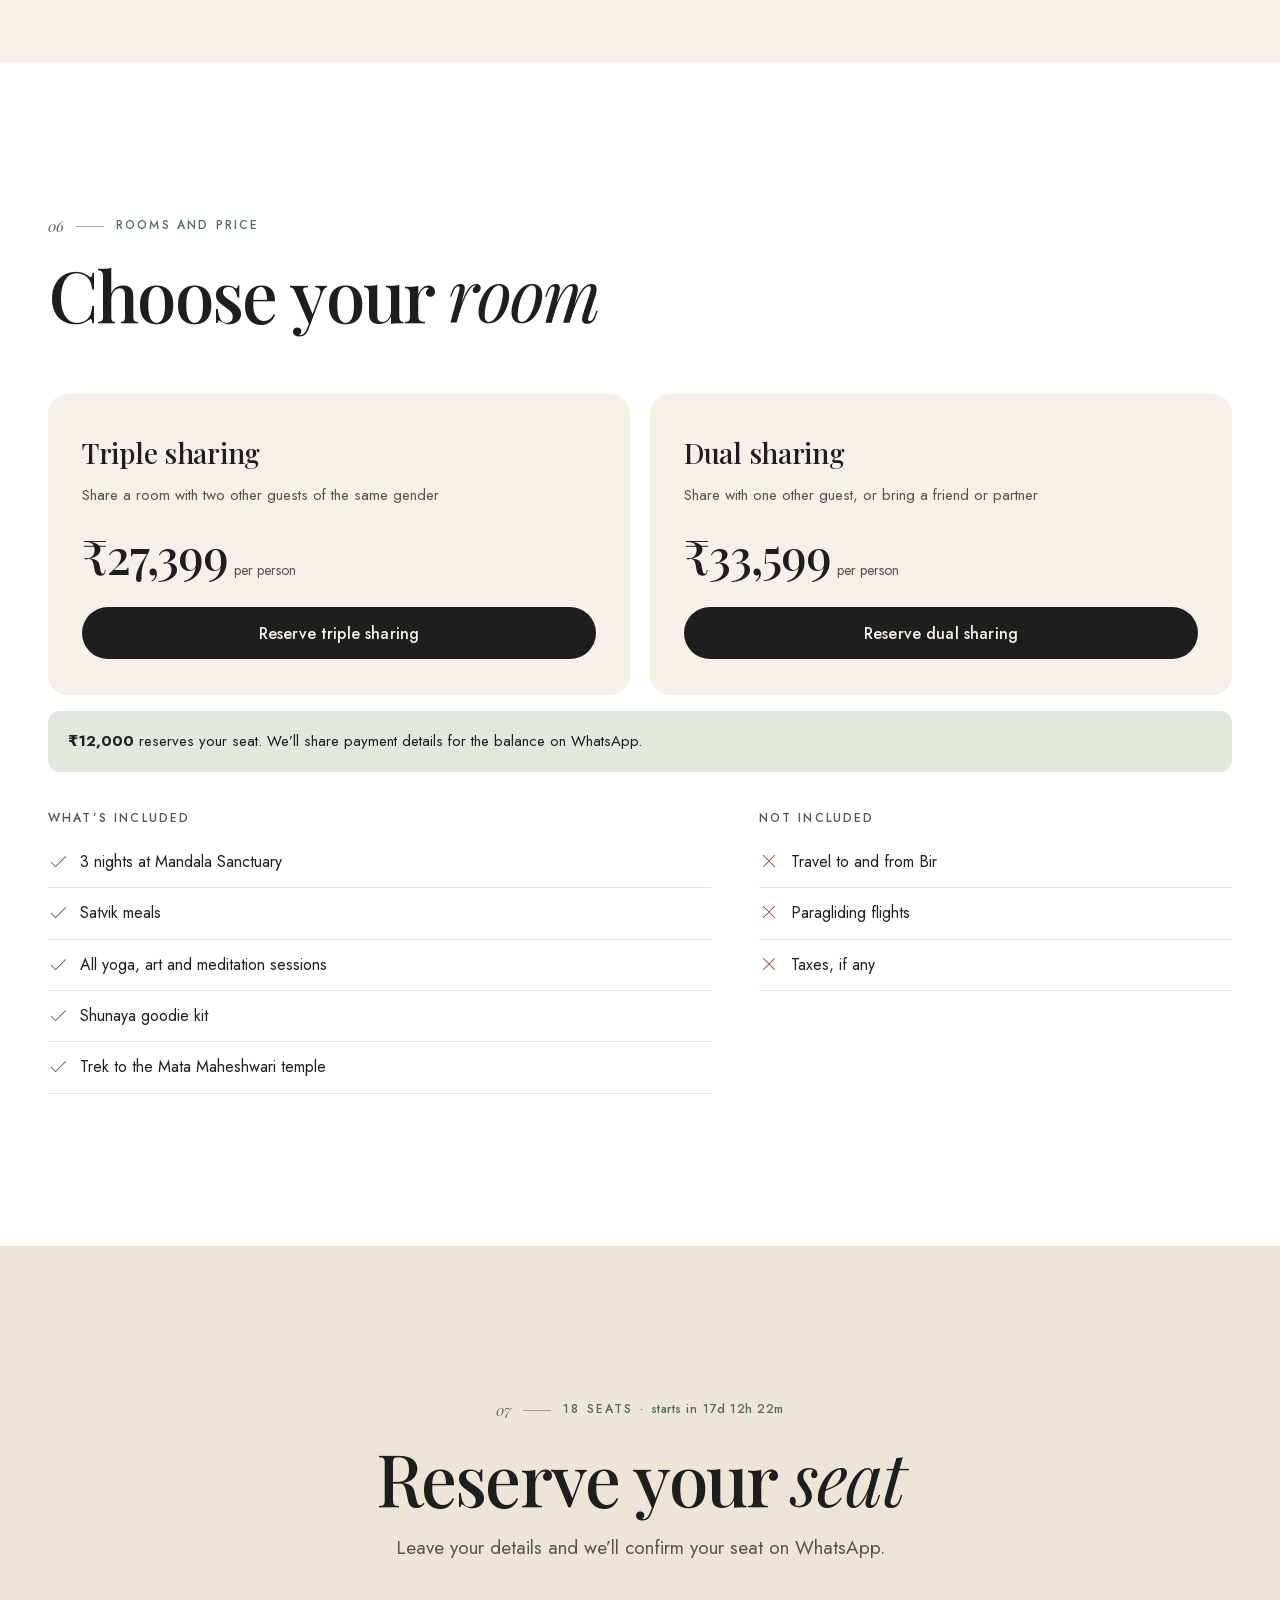
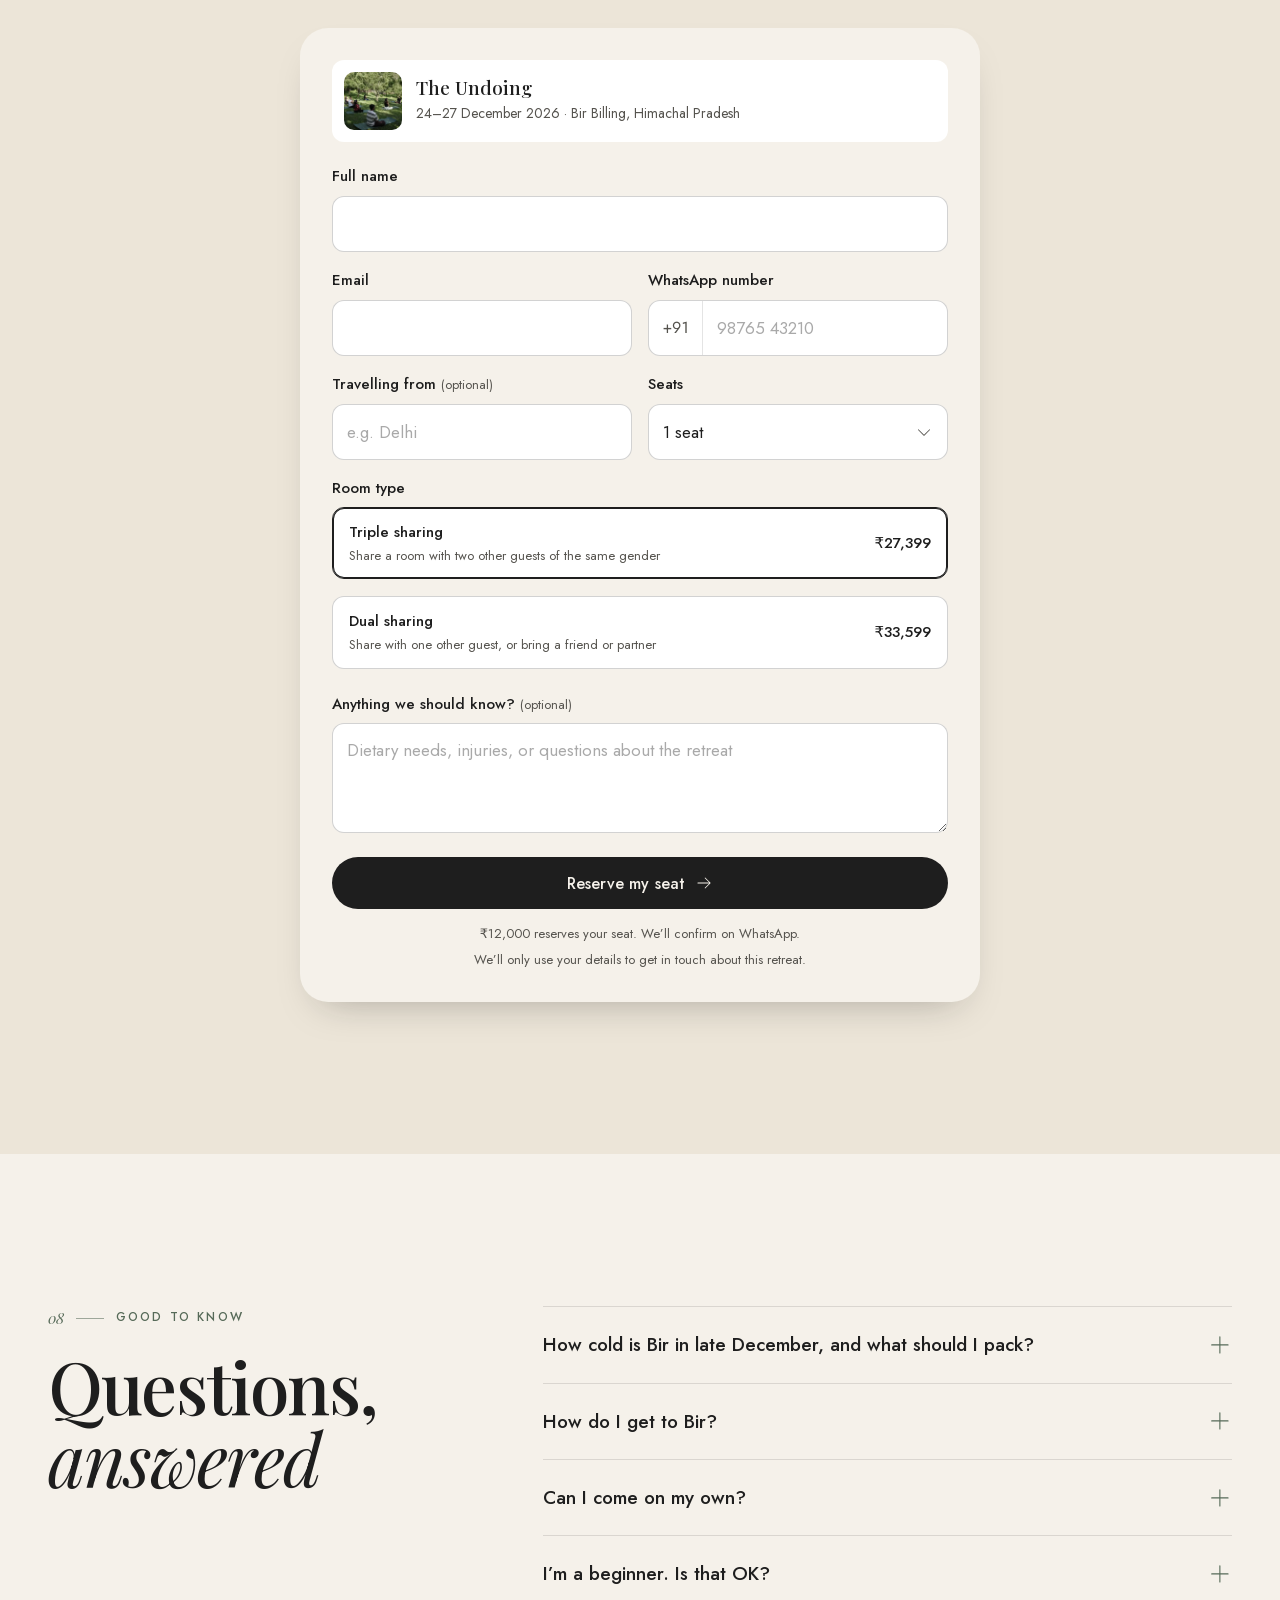
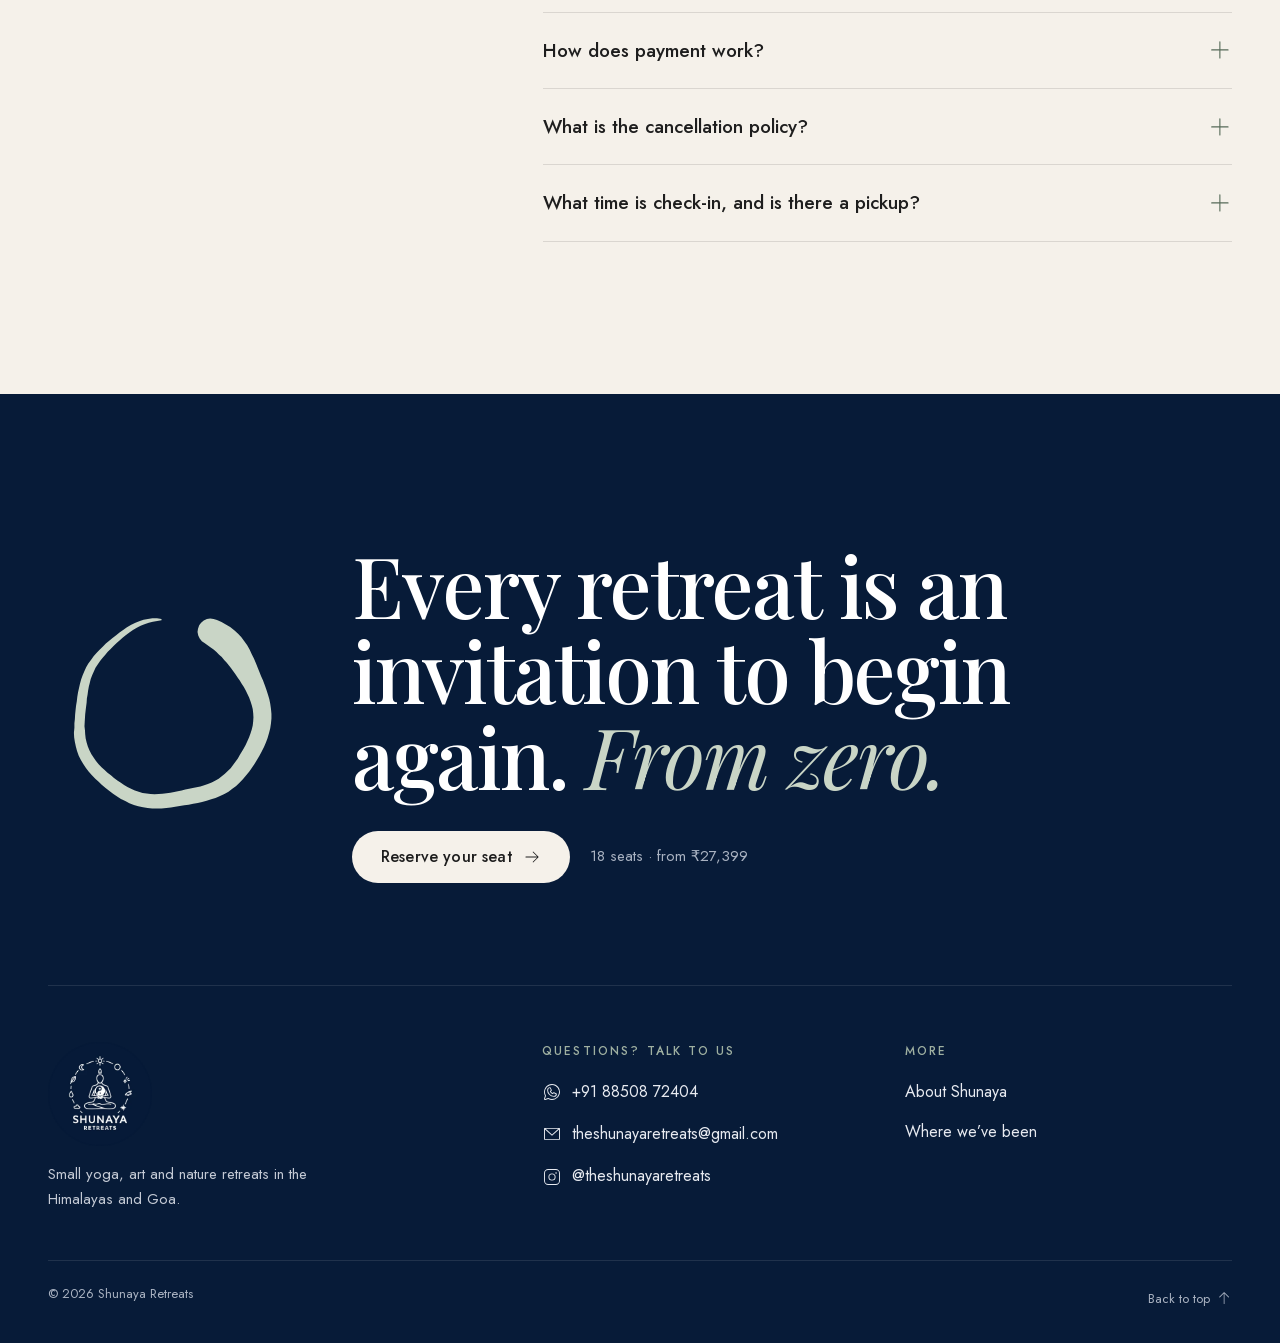
==== commit 3c585d82: "Final-build docs; clear signed-off review flags - README: the static site is the final website (no W" ====
--- a/bir.html
+++ b/bir.html
@@ -6,7 +6,7 @@
   <title>The Undoing · 24–27 December 2026 · Bir · Shunaya Retreats</title>
   <meta name="description" content="The Undoing: four days of yoga, art and nature in Bir Billing, Himachal Pradesh, 24–27 December 2026. Detox and detach with Shunaya Retreats.">
   <meta name="theme-color" content="#071B38">
-  <!-- Prototype only: keep it out of search results. Remove on the real site. -->
+  <!-- Keeps the GitHub Pages preview out of search results. Remove at launch on the real domain. -->
   <meta name="robots" content="noindex, nofollow">
 
   <!-- Open Graph / social previews (og:image must be an absolute URL; points at the GitHub Pages preview — switch to the final domain at launch) -->
